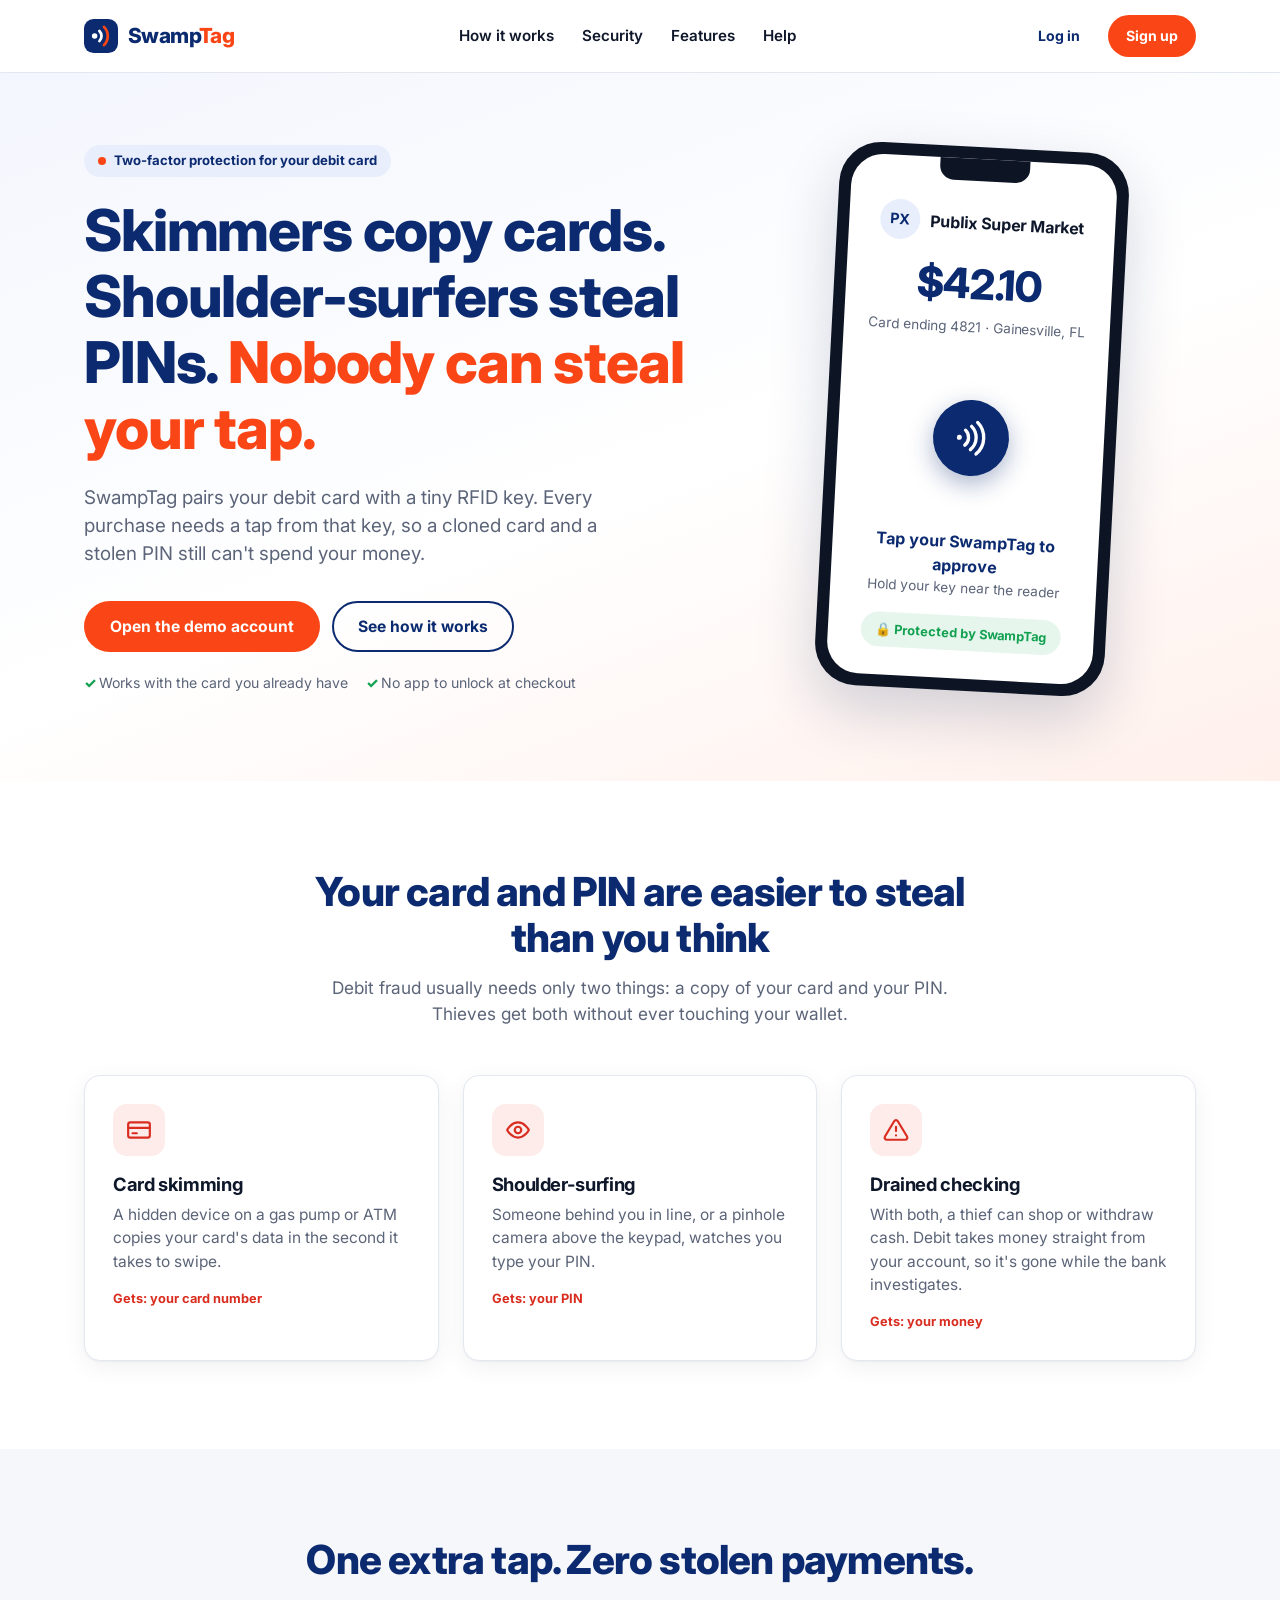
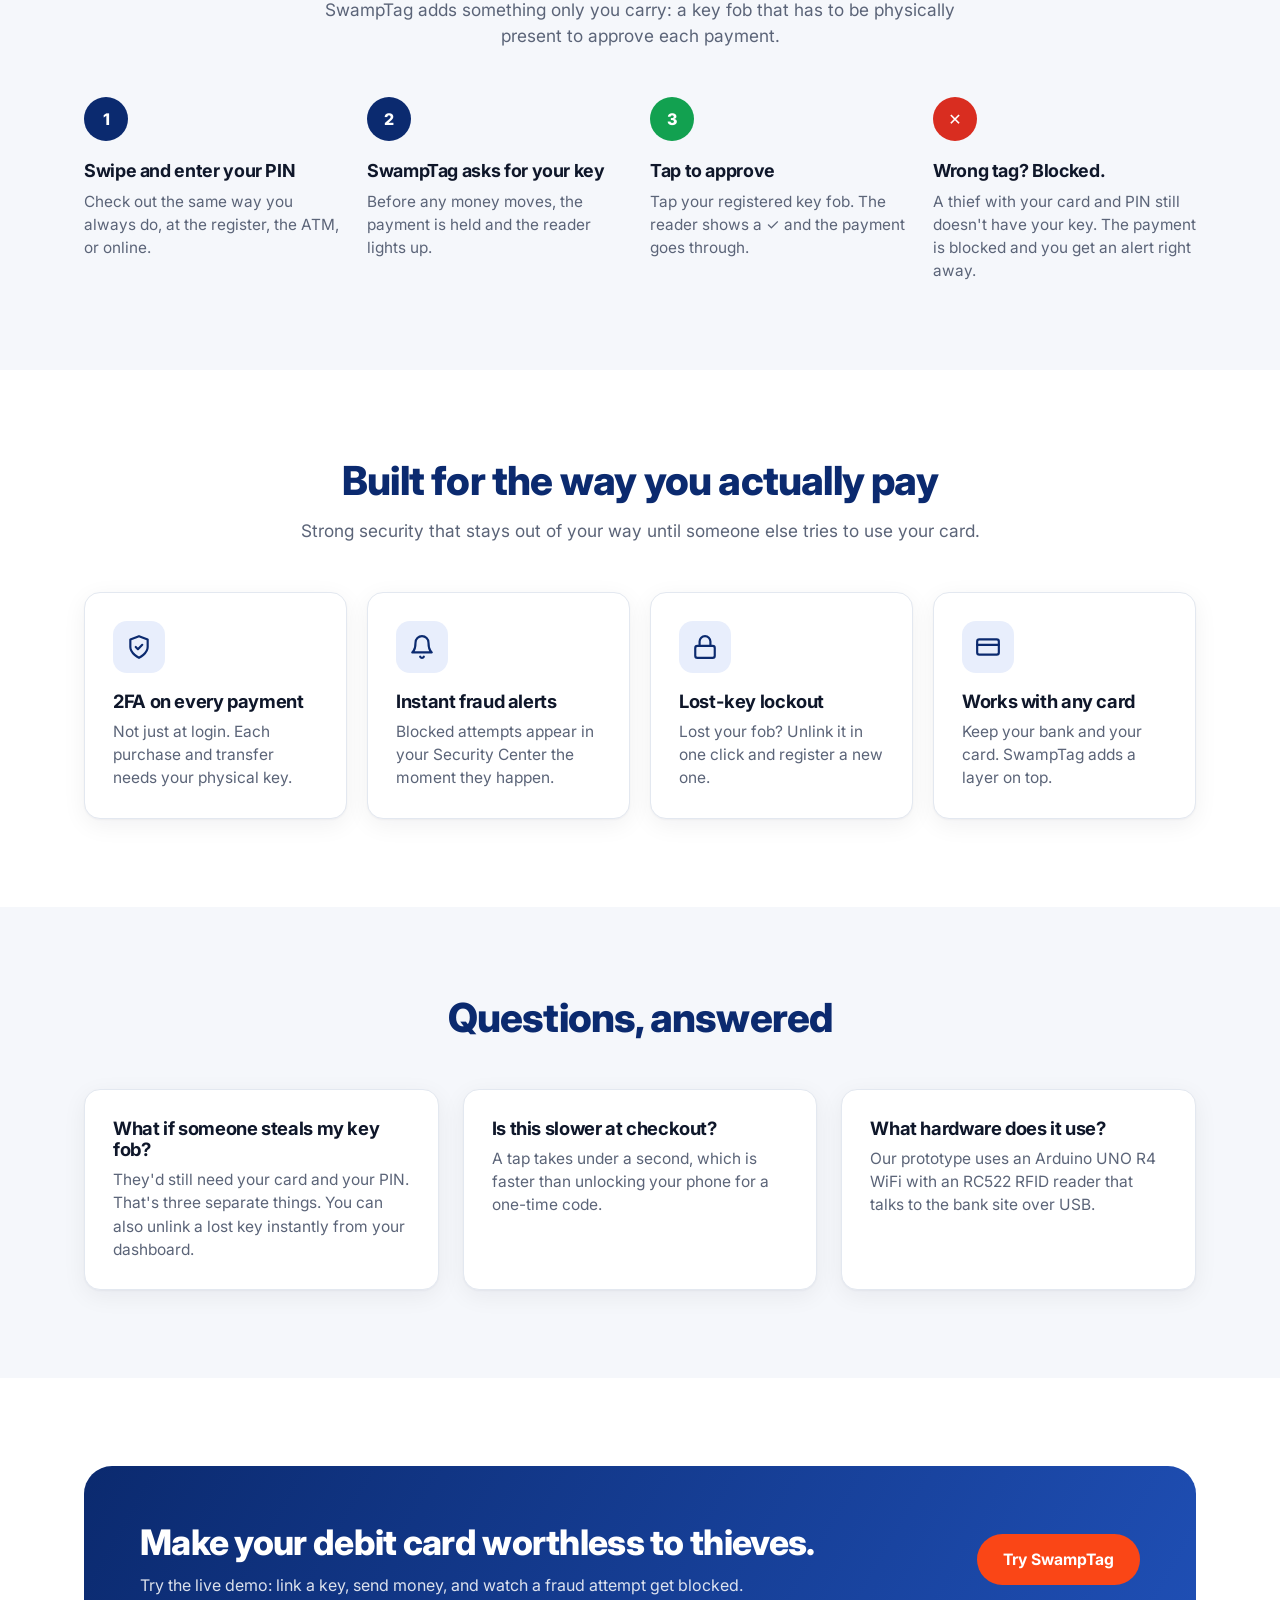
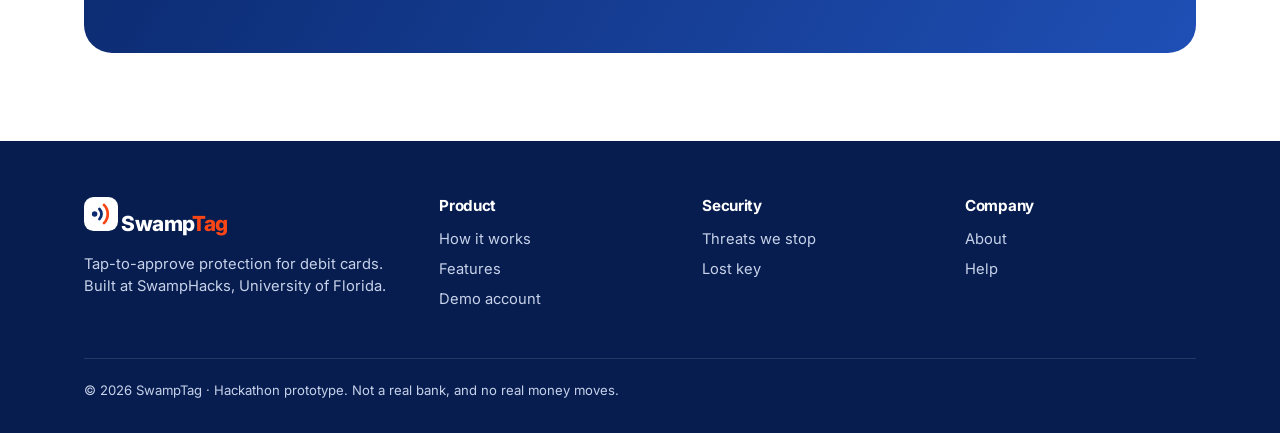
==== website/index.html @ b70ae006 "SwampTag: RFID tap-to-approve 2FA banking demo Arduino UNO R4 WiFi + RC522 sketch with LED matrix fe" ====
<!doctype html>
<html lang="en">
<head>
  <meta charset="utf-8">
  <meta name="viewport" content="width=device-width, initial-scale=1">
  <title>SwampTag – Tap to approve every payment</title>
  <meta name="description" content="SwampTag adds a physical tap-to-approve key to your debit card, so skimmed cards and stolen PINs are useless to thieves.">
  <link rel="preconnect" href="https://fonts.googleapis.com">
  <link rel="preconnect" href="https://fonts.gstatic.com" crossorigin>
  <link href="https://fonts.googleapis.com/css2?family=Inter:wght@400;500;600;700;800&display=swap" rel="stylesheet">
  <link rel="stylesheet" href="css/styles.css">
</head>
<body>

  <header class="site-nav">
    <div class="container">
      <a class="logo" href="index.html" aria-label="SwampTag home">
        <svg viewBox="0 0 32 32" aria-hidden="true">
          <rect width="32" height="32" rx="9" fill="#0b2a6f"/>
          <circle cx="10" cy="16" r="2.6" fill="#fff"/>
          <path d="M14.5 11.2a6.8 6.8 0 0 1 0 9.6" stroke="#fff" stroke-width="2.6" fill="none" stroke-linecap="round"/>
          <path d="M18.8 7.4a12.2 12.2 0 0 1 0 17.2" stroke="#fa4616" stroke-width="2.6" fill="none" stroke-linecap="round"/>
        </svg>
        <span>Swamp<em>Tag</em></span>
      </a>
      <nav aria-label="Main">
        <a href="#how">How it works</a>
        <a href="#security">Security</a>
        <a href="#features">Features</a>
        <a href="#faq">Help</a>
      </nav>
      <div class="nav-actions">
        <a class="btn btn-ghost btn-sm" href="login.html">Log in</a>
        <a class="btn btn-primary btn-sm" href="login.html">Sign up</a>
      </div>
    </div>
  </header>

  <main>
    <!-- Hero -->
    <section class="hero">
      <div class="container">
        <div>
          <div class="eyebrow"><span class="dot"></span> Two-factor protection for your debit card</div>
          <h1>Skimmers copy cards. Shoulder-surfers steal PINs. <span class="accent">Nobody can steal your tap.</span></h1>
          <p class="lead">SwampTag pairs your debit card with a tiny RFID key. Every purchase needs a tap from that key, so a cloned card and a stolen PIN still can't spend your money.</p>
          <div class="hero-ctas">
            <a class="btn btn-primary" href="login.html">Open the demo account</a>
            <a class="btn btn-outline" href="#how">See how it works</a>
          </div>
          <div class="hero-note">
            <span>Works with the card you already have</span>
            <span>No app to unlock at checkout</span>
          </div>
        </div>

        <div class="phone" aria-hidden="true">
          <div class="phone-screen">
            <div class="phone-notch"></div>
            <div class="phone-merchant">
              <div class="avatar">PX</div> Publix Super Market
            </div>
            <div class="phone-amount">$42.10</div>
            <div class="phone-sub">Card ending 4821 · Gainesville, FL</div>
            <div class="tap-ripple">
              <div class="core">
                <svg viewBox="0 0 24 24" fill="none" stroke="#fff" stroke-width="2" stroke-linecap="round">
                  <path d="M8.5 7.5a6 6 0 0 1 0 9"/><path d="M12 5a9.5 9.5 0 0 1 0 14"/><path d="M15.5 2.5a13 13 0 0 1 0 19"/>
                  <circle cx="5" cy="12" r="1.5" fill="#fff" stroke="none"/>
                </svg>
              </div>
            </div>
            <div class="phone-cta">Tap your SwampTag to approve</div>
            <div class="phone-sub">Hold your key near the reader</div>
            <div class="phone-badge">🔒 Protected by SwampTag</div>
          </div>
        </div>
      </div>
    </section>

    <!-- Problem -->
    <section class="section" id="security">
      <div class="container">
        <div class="section-head">
          <h2>Your card and PIN are easier to steal than you think</h2>
          <p>Debit fraud usually needs only two things: a copy of your card and your PIN. Thieves get both without ever touching your wallet.</p>
        </div>
        <div class="grid-3">
          <article class="card threat-card">
            <div class="icon">
              <svg viewBox="0 0 24 24" fill="none" stroke="currentColor" stroke-width="2" stroke-linecap="round" stroke-linejoin="round"><rect x="2" y="5" width="20" height="14" rx="2"/><path d="M2 10h20"/><path d="M6 15h4"/></svg>
            </div>
            <h3>Card skimming</h3>
            <p>A hidden device on a gas pump or ATM copies your card's data in the second it takes to swipe.</p>
            <span class="tag">Gets: your card number</span>
          </article>
          <article class="card threat-card">
            <div class="icon">
              <svg viewBox="0 0 24 24" fill="none" stroke="currentColor" stroke-width="2" stroke-linecap="round" stroke-linejoin="round"><path d="M2 12s3.6-7 10-7 10 7 10 7-3.6 7-10 7S2 12 2 12z"/><circle cx="12" cy="12" r="3"/></svg>
            </div>
            <h3>Shoulder-surfing</h3>
            <p>Someone behind you in line, or a pinhole camera above the keypad, watches you type your PIN.</p>
            <span class="tag">Gets: your PIN</span>
          </article>
          <article class="card threat-card">
            <div class="icon">
              <svg viewBox="0 0 24 24" fill="none" stroke="currentColor" stroke-width="2" stroke-linecap="round" stroke-linejoin="round"><path d="M12 9v4"/><path d="M12 17h.01"/><path d="M10.3 3.9 1.8 18a2 2 0 0 0 1.7 3h17a2 2 0 0 0 1.7-3L13.7 3.9a2 2 0 0 0-3.4 0z"/></svg>
            </div>
            <h3>Drained checking</h3>
            <p>With both, a thief can shop or withdraw cash. Debit takes money straight from your account, so it's gone while the bank investigates.</p>
            <span class="tag">Gets: your money</span>
          </article>
        </div>
      </div>
    </section>

    <!-- How it works -->
    <section class="section section-alt" id="how">
      <div class="container">
        <div class="section-head">
          <h2>One extra tap. Zero stolen payments.</h2>
          <p>SwampTag adds something only you carry: a key fob that has to be physically present to approve each payment.</p>
        </div>
        <div class="grid-4 steps">
          <div class="step">
            <h3>Swipe and enter your PIN</h3>
            <p>Check out the same way you always do, at the register, the ATM, or online.</p>
          </div>
          <div class="step">
            <h3>SwampTag asks for your key</h3>
            <p>Before any money moves, the payment is held and the reader lights up.</p>
          </div>
          <div class="step step-good">
            <h3>Tap to approve</h3>
            <p>Tap your registered key fob. The reader shows a ✓ and the payment goes through.</p>
          </div>
          <div class="step step-bad">
            <h3>Wrong tag? Blocked.</h3>
            <p>A thief with your card and PIN still doesn't have your key. The payment is blocked and you get an alert right away.</p>
          </div>
        </div>
      </div>
    </section>

    <!-- Features -->
    <section class="section" id="features">
      <div class="container">
        <div class="section-head">
          <h2>Built for the way you actually pay</h2>
          <p>Strong security that stays out of your way until someone else tries to use your card.</p>
        </div>
        <div class="grid-4">
          <article class="card feature-card">
            <div class="icon"><svg viewBox="0 0 24 24" fill="none" stroke="currentColor" stroke-width="2" stroke-linecap="round" stroke-linejoin="round"><path d="M12 22s8-4 8-10V5l-8-3-8 3v7c0 6 8 10 8 10z"/><path d="m9 12 2 2 4-4"/></svg></div>
            <h3>2FA on every payment</h3>
            <p>Not just at login. Each purchase and transfer needs your physical key.</p>
          </article>
          <article class="card feature-card">
            <div class="icon"><svg viewBox="0 0 24 24" fill="none" stroke="currentColor" stroke-width="2" stroke-linecap="round" stroke-linejoin="round"><path d="M6 8a6 6 0 0 1 12 0c0 7 3 9 3 9H3s3-2 3-9"/><path d="M10.3 21a1.94 1.94 0 0 0 3.4 0"/></svg></div>
            <h3>Instant fraud alerts</h3>
            <p>Blocked attempts appear in your Security Center the moment they happen.</p>
          </article>
          <article class="card feature-card">
            <div class="icon"><svg viewBox="0 0 24 24" fill="none" stroke="currentColor" stroke-width="2" stroke-linecap="round" stroke-linejoin="round"><rect x="3" y="11" width="18" height="11" rx="2"/><path d="M7 11V7a5 5 0 0 1 10 0v4"/></svg></div>
            <h3>Lost-key lockout</h3>
            <p>Lost your fob? Unlink it in one click and register a new one.</p>
          </article>
          <article class="card feature-card">
            <div class="icon"><svg viewBox="0 0 24 24" fill="none" stroke="currentColor" stroke-width="2" stroke-linecap="round" stroke-linejoin="round"><rect x="2" y="5" width="20" height="14" rx="2"/><path d="M2 10h20"/></svg></div>
            <h3>Works with any card</h3>
            <p>Keep your bank and your card. SwampTag adds a layer on top.</p>
          </article>
        </div>
      </div>
    </section>

    <!-- FAQ -->
    <section class="section section-alt" id="faq">
      <div class="container">
        <div class="section-head">
          <h2>Questions, answered</h2>
        </div>
        <div class="grid-3">
          <article class="card feature-card">
            <h3>What if someone steals my key fob?</h3>
            <p>They'd still need your card and your PIN. That's three separate things. You can also unlink a lost key instantly from your dashboard.</p>
          </article>
          <article class="card feature-card">
            <h3>Is this slower at checkout?</h3>
            <p>A tap takes under a second, which is faster than unlocking your phone for a one-time code.</p>
          </article>
          <article class="card feature-card">
            <h3>What hardware does it use?</h3>
            <p>Our prototype uses an Arduino UNO R4 WiFi with an RC522 RFID reader that talks to the bank site over USB.</p>
          </article>
        </div>
      </div>
    </section>

    <!-- CTA -->
    <section class="section">
      <div class="container">
        <div class="cta-banner">
          <div>
            <h2>Make your debit card worthless to thieves.</h2>
            <p>Try the live demo: link a key, send money, and watch a fraud attempt get blocked.</p>
          </div>
          <a class="btn btn-primary" href="login.html">Try SwampTag</a>
        </div>
      </div>
    </section>
  </main>

  <footer class="site-footer">
    <div class="container">
      <div>
        <a class="logo" href="index.html">
          <svg viewBox="0 0 32 32" aria-hidden="true">
            <rect width="32" height="32" rx="9" fill="#ffffff"/>
            <circle cx="10" cy="16" r="2.6" fill="#0b2a6f"/>
            <path d="M14.5 11.2a6.8 6.8 0 0 1 0 9.6" stroke="#0b2a6f" stroke-width="2.6" fill="none" stroke-linecap="round"/>
            <path d="M18.8 7.4a12.2 12.2 0 0 1 0 17.2" stroke="#fa4616" stroke-width="2.6" fill="none" stroke-linecap="round"/>
          </svg>
          <span>Swamp<em>Tag</em></span>
        </a>
        <p>Tap-to-approve protection for debit cards. Built at SwampHacks, University of Florida.</p>
      </div>
      <div>
        <h4>Product</h4>
        <a href="#how">How it works</a>
        <a href="#features">Features</a>
        <a href="login.html">Demo account</a>
      </div>
      <div>
        <h4>Security</h4>
        <a href="#security">Threats we stop</a>
        <a href="#faq">Lost key</a>
      </div>
      <div>
        <h4>Company</h4>
        <a href="#">About</a>
        <a href="#faq">Help</a>
      </div>
      <div class="footer-bottom">© 2026 SwampTag · Hackathon prototype. Not a real bank, and no real money moves.</div>
    </div>
  </footer>

</body>
</html>
---- website/css/styles.css ----
/* SwampTag shared design system */

:root {
  --navy: #0b2a6f;
  --navy-dark: #071d4f;
  --blue: #1f4fb5;
  --blue-soft: #e8eefc;
  --orange: #fa4616;
  --orange-dark: #d9380c;
  --orange-soft: #fff0eb;
  --green: #12a150;
  --green-soft: #e6f6ed;
  --red: #d92d20;
  --red-soft: #fdecea;
  --amber: #b54708;
  --amber-soft: #fef4e6;

  --bg: #ffffff;
  --surface: #ffffff;
  --surface-2: #f5f7fb;
  --border: #e3e8f0;
  --text: #0f172a;
  --muted: #5b6478;

  --radius: 16px;
  --radius-sm: 10px;
  --shadow: 0 1px 2px rgba(15, 23, 42, 0.04), 0 6px 24px rgba(15, 23, 42, 0.06);
  --shadow-lg: 0 24px 60px rgba(7, 29, 79, 0.18);
  --font: "Inter", system-ui, -apple-system, "Segoe UI", Roboto, sans-serif;
}

* { box-sizing: border-box; }

html, body { margin: 0; }

body {
  font-family: var(--font);
  color: var(--text);
  background: var(--bg);
  line-height: 1.5;
  -webkit-font-smoothing: antialiased;
}

a { color: var(--blue); text-decoration: none; }
a:hover { text-decoration: underline; }

h1, h2, h3, h4 { margin: 0; line-height: 1.15; letter-spacing: -0.02em; }
p { margin: 0; }

.container {
  width: 100%;
  max-width: 1160px;
  margin: 0 auto;
  padding: 0 24px;
}

.muted { color: var(--muted); }
.mono { font-family: ui-monospace, "Cascadia Mono", Consolas, monospace; letter-spacing: 0.04em; }
.hidden { display: none !important; }

/* ---------- Logo ---------- */

.logo {
  display: inline-flex;
  align-items: center;
  gap: 10px;
  font-weight: 800;
  font-size: 1.3rem;
  color: var(--navy);
  letter-spacing: -0.03em;
}
.logo:hover { text-decoration: none; }
.logo svg { width: 34px; height: 34px; flex: none; }
.logo span em { font-style: normal; color: var(--orange); }

/* ---------- Buttons ---------- */

.btn {
  display: inline-flex;
  align-items: center;
  justify-content: center;
  gap: 8px;
  padding: 12px 24px;
  border-radius: 999px;
  border: 2px solid transparent;
  font: inherit;
  font-weight: 700;
  font-size: 0.98rem;
  cursor: pointer;
  transition: background 0.15s, border-color 0.15s, color 0.15s, transform 0.1s;
  white-space: nowrap;
}
.btn:hover { text-decoration: none; }
.btn:active { transform: scale(0.98); }
.btn:disabled { opacity: 0.5; cursor: not-allowed; }

.btn-primary { background: var(--orange); color: #fff; }
.btn-primary:hover { background: var(--orange-dark); }

.btn-navy { background: var(--navy); color: #fff; }
.btn-navy:hover { background: var(--navy-dark); }

.btn-outline { background: transparent; color: var(--navy); border-color: var(--navy); }
.btn-outline:hover { background: var(--blue-soft); }

.btn-ghost { background: transparent; color: var(--navy); }
.btn-ghost:hover { background: var(--surface-2); }

.btn-white { background: #fff; color: var(--navy); }
.btn-white:hover { background: var(--blue-soft); }

.btn-sm { padding: 8px 16px; font-size: 0.88rem; }
.btn-block { width: 100%; }

/* ---------- Site nav (home + login) ---------- */

.site-nav {
  position: sticky;
  top: 0;
  z-index: 20;
  background: rgba(255, 255, 255, 0.92);
  backdrop-filter: blur(10px);
  border-bottom: 1px solid var(--border);
}
.site-nav .container {
  display: flex;
  align-items: center;
  justify-content: space-between;
  height: 72px;
  gap: 24px;
}
.site-nav nav { display: flex; gap: 28px; }
.site-nav nav a { color: var(--text); font-weight: 600; font-size: 0.95rem; }
.site-nav nav a:hover { color: var(--blue); text-decoration: none; }
.nav-actions { display: flex; gap: 10px; align-items: center; }

/* ---------- Hero ---------- */

.hero {
  background: linear-gradient(160deg, #f3f6fd 0%, #ffffff 55%, var(--orange-soft) 100%);
  padding: 72px 0 88px;
  overflow: hidden;
}
.hero .container {
  display: grid;
  grid-template-columns: 1.15fr 0.85fr;
  gap: 56px;
  align-items: center;
}
.eyebrow {
  display: inline-flex;
  align-items: center;
  gap: 8px;
  padding: 6px 14px;
  border-radius: 999px;
  background: var(--blue-soft);
  color: var(--navy);
  font-weight: 700;
  font-size: 0.82rem;
  margin-bottom: 20px;
}
.eyebrow .dot { width: 8px; height: 8px; border-radius: 50%; background: var(--orange); }
.hero h1 { font-size: clamp(2.2rem, 4.6vw, 3.6rem); font-weight: 800; color: var(--navy); }
.hero h1 .accent { color: var(--orange); }
.hero .lead { font-size: 1.18rem; color: var(--muted); margin: 22px 0 32px; max-width: 540px; }
.hero-ctas { display: flex; gap: 12px; flex-wrap: wrap; }
.hero-note { margin-top: 20px; font-size: 0.88rem; color: var(--muted); display: flex; gap: 18px; flex-wrap: wrap; }
.hero-note span::before { content: "✓ "; color: var(--green); font-weight: 800; }

/* ---------- Phone mockup ---------- */

.phone {
  width: 290px;
  margin: 0 auto;
  border-radius: 42px;
  background: #0d1424;
  padding: 12px;
  box-shadow: var(--shadow-lg);
  transform: rotate(3deg);
}
.phone-screen {
  background: #fff;
  border-radius: 32px;
  padding: 26px 22px 28px;
  min-height: 520px;
  display: flex;
  flex-direction: column;
  align-items: center;
  text-align: center;
}
.phone-notch { width: 90px; height: 22px; background: #0d1424; border-radius: 0 0 14px 14px; margin: -26px auto 22px; }
.phone-merchant { display: flex; align-items: center; gap: 10px; font-weight: 700; margin-bottom: 4px; }
.phone-amount { font-size: 2.6rem; font-weight: 800; color: var(--navy); letter-spacing: -0.03em; margin: 6px 0 2px; }
.phone-sub { font-size: 0.85rem; color: var(--muted); }
.phone .tap-ripple { margin: 34px 0 26px; }
.phone-cta { font-weight: 700; color: var(--navy); }
.phone-badge {
  margin-top: auto;
  display: inline-flex;
  gap: 6px;
  align-items: center;
  padding: 8px 14px;
  border-radius: 999px;
  background: var(--green-soft);
  color: var(--green);
  font-weight: 700;
  font-size: 0.8rem;
}

/* ---------- Tap ripple (used on home + approval modal) ---------- */

.tap-ripple {
  position: relative;
  width: 132px;
  height: 132px;
  display: grid;
  place-items: center;
}
.tap-ripple::before, .tap-ripple::after {
  content: "";
  position: absolute;
  inset: 0;
  border-radius: 50%;
  border: 3px solid var(--orange);
  animation: ripple 2s ease-out infinite;
  opacity: 0;
}
.tap-ripple::after { animation-delay: 1s; }
.tap-ripple .core {
  position: relative;
  width: 76px;
  height: 76px;
  border-radius: 50%;
  background: var(--navy);
  display: grid;
  place-items: center;
  box-shadow: 0 8px 24px rgba(11, 42, 111, 0.35);
}
.tap-ripple .core svg { width: 40px; height: 40px; }
@keyframes ripple {
  0% { transform: scale(0.55); opacity: 0.9; }
  100% { transform: scale(1.25); opacity: 0; }
}
@media (prefers-reduced-motion: reduce) {
  .tap-ripple::before, .tap-ripple::after { animation: none; opacity: 0.4; transform: scale(1); }
}

/* ---------- Sections (home) ---------- */

.section { padding: 88px 0; }
.section-alt { background: var(--surface-2); }
.section-head { max-width: 680px; margin: 0 auto 48px; text-align: center; }
.section-head h2 { font-size: clamp(1.8rem, 3.2vw, 2.5rem); color: var(--navy); font-weight: 800; }
.section-head p { margin-top: 14px; color: var(--muted); font-size: 1.08rem; }

.grid-3 { display: grid; grid-template-columns: repeat(3, 1fr); gap: 24px; }
.grid-4 { display: grid; grid-template-columns: repeat(4, 1fr); gap: 20px; }

.card {
  background: var(--surface);
  border: 1px solid var(--border);
  border-radius: var(--radius);
  box-shadow: var(--shadow);
  padding: 28px;
}

.threat-card .icon,
.feature-card .icon {
  width: 52px;
  height: 52px;
  border-radius: 14px;
  display: grid;
  place-items: center;
  margin-bottom: 18px;
}
.threat-card .icon { background: var(--red-soft); color: var(--red); }
.feature-card .icon { background: var(--blue-soft); color: var(--navy); }
.threat-card .icon svg, .feature-card .icon svg { width: 26px; height: 26px; }
.threat-card h3, .feature-card h3 { font-size: 1.15rem; margin-bottom: 8px; }
.threat-card p, .feature-card p { color: var(--muted); font-size: 0.97rem; }
.threat-card .tag {
  display: inline-block;
  margin-top: 16px;
  font-size: 0.8rem;
  font-weight: 700;
  color: var(--red);
}

.steps { counter-reset: step; }
.step { position: relative; padding-top: 64px; }
.step::before {
  counter-increment: step;
  content: counter(step);
  position: absolute;
  top: 0;
  left: 0;
  width: 44px;
  height: 44px;
  border-radius: 50%;
  background: var(--navy);
  color: #fff;
  font-weight: 800;
  display: grid;
  place-items: center;
}
.step.step-good::before { background: var(--green); }
.step.step-bad::before { background: var(--red); content: "✕"; }
.step h3 { font-size: 1.12rem; margin-bottom: 8px; }
.step p { color: var(--muted); font-size: 0.96rem; }

.cta-banner {
  background: linear-gradient(120deg, var(--navy) 0%, var(--blue) 100%);
  color: #fff;
  border-radius: 28px;
  padding: 56px;
  display: flex;
  align-items: center;
  justify-content: space-between;
  gap: 32px;
  flex-wrap: wrap;
}
.cta-banner h2 { font-size: clamp(1.6rem, 3vw, 2.2rem); font-weight: 800; }
.cta-banner p { margin-top: 10px; opacity: 0.85; }

.site-footer { background: var(--navy-dark); color: #c7d2ea; padding: 56px 0 32px; font-size: 0.92rem; }
.site-footer .container { display: grid; grid-template-columns: 1.4fr repeat(3, 1fr); gap: 32px; }
.site-footer h4 { color: #fff; font-size: 0.95rem; margin-bottom: 14px; }
.site-footer a { color: #c7d2ea; display: block; margin-bottom: 8px; }
.site-footer .logo { color: #fff; margin-bottom: 14px; }
.footer-bottom { grid-column: 1 / -1; border-top: 1px solid rgba(255, 255, 255, 0.12); padding-top: 22px; margin-top: 8px; font-size: 0.82rem; }

/* ---------- Login ---------- */

.auth-page { min-height: 100vh; background: var(--surface-2); display: flex; flex-direction: column; }
.auth-wrap { flex: 1; display: grid; place-items: center; padding: 40px 16px; }
.auth-card { width: 100%; max-width: 440px; padding: 40px; }
.auth-card h1 { font-size: 1.7rem; color: var(--navy); margin-bottom: 6px; }
.auth-card .logo { margin-bottom: 26px; }
.demo-hint {
  margin: 20px 0 6px;
  padding: 12px 14px;
  border-radius: var(--radius-sm);
  background: var(--blue-soft);
  color: var(--navy);
  font-size: 0.86rem;
}

/* ---------- Forms ---------- */

.field { margin-bottom: 16px; }
.field label { display: block; font-weight: 600; font-size: 0.88rem; margin-bottom: 6px; }
.input {
  width: 100%;
  padding: 13px 16px;
  border: 1.5px solid var(--border);
  border-radius: var(--radius-sm);
  font: inherit;
  color: var(--text);
  background: #fff;
  transition: border-color 0.15s, box-shadow 0.15s;
}
.input:focus { outline: none; border-color: var(--blue); box-shadow: 0 0 0 4px var(--blue-soft); }
.amount-input { font-size: 2.2rem; font-weight: 800; text-align: center; color: var(--navy); border: none; padding: 8px; }
.amount-input:focus { box-shadow: none; }

/* ---------- App (dashboard) ---------- */

.app-body { background: var(--surface-2); min-height: 100vh; }

.app-nav { background: var(--navy); color: #fff; }
.app-nav .container { display: flex; align-items: center; height: 68px; gap: 32px; }
.app-nav .logo { color: #fff; }
.app-nav nav { display: flex; gap: 6px; flex: 1; }
.app-nav nav a { color: #c7d2ea; font-weight: 600; font-size: 0.93rem; padding: 8px 14px; border-radius: 999px; }
.app-nav nav a.active, .app-nav nav a:hover { color: #fff; background: rgba(255, 255, 255, 0.1); text-decoration: none; }
.app-user { display: flex; align-items: center; gap: 12px; margin-left: auto; }
.avatar {
  width: 40px;
  height: 40px;
  border-radius: 50%;
  display: grid;
  place-items: center;
  font-weight: 700;
  font-size: 0.9rem;
  flex: none;
  background: var(--blue-soft);
  color: var(--navy);
}
.app-nav .avatar { background: var(--orange); color: #fff; }
.app-nav .btn-ghost { color: #c7d2ea; }
.app-nav .btn-ghost:hover { background: rgba(255, 255, 255, 0.1); color: #fff; }

.app-main { padding: 32px 0 64px; }
.greeting { margin-bottom: 24px; }
.greeting h1 { font-size: 1.7rem; color: var(--navy); }

.app-grid { display: grid; grid-template-columns: minmax(0, 1.6fr) minmax(0, 1fr); gap: 24px; align-items: start; }
.stack { display: grid; gap: 24px; }

.card-title { display: flex; align-items: center; justify-content: space-between; margin-bottom: 18px; gap: 12px; }
.card-title h2 { font-size: 1.1rem; }

.balance-card { background: linear-gradient(135deg, var(--navy) 0%, var(--blue) 100%); color: #fff; border: none; }
.balance-card .label { opacity: 0.8; font-size: 0.92rem; font-weight: 600; }
.balance-amount { font-size: clamp(2.2rem, 5vw, 3rem); font-weight: 800; letter-spacing: -0.03em; margin: 6px 0 4px; }
.balance-sub { opacity: 0.75; font-size: 0.88rem; }
.quick-actions { display: grid; grid-template-columns: repeat(4, 1fr); gap: 12px; margin-top: 28px; }
.quick-action {
  display: flex;
  flex-direction: column;
  align-items: center;
  gap: 8px;
  padding: 16px 8px;
  border-radius: 14px;
  background: rgba(255, 255, 255, 0.1);
  border: 1px solid rgba(255, 255, 255, 0.15);
  color: #fff;
  font: inherit;
  font-weight: 600;
  font-size: 0.86rem;
  cursor: pointer;
  transition: background 0.15s;
}
.quick-action:hover { background: rgba(255, 255, 255, 0.2); }
.quick-action .qa-icon { width: 42px; height: 42px; border-radius: 50%; background: #fff; color: var(--navy); display: grid; place-items: center; }
.quick-action.danger .qa-icon { background: var(--orange); color: #fff; }
.quick-action svg { width: 20px; height: 20px; }

.tx-list { list-style: none; margin: 0; padding: 0; }
.tx {
  display: flex;
  align-items: center;
  gap: 14px;
  padding: 14px 0;
  border-bottom: 1px solid var(--border);
}
.tx:last-child { border-bottom: none; }
.tx-main { flex: 1; min-width: 0; }
.tx-name { font-weight: 600; white-space: nowrap; overflow: hidden; text-overflow: ellipsis; }
.tx-sub { font-size: 0.84rem; color: var(--muted); }
.tx-right { text-align: right; flex: none; }
.tx-amount { font-weight: 700; }
.tx-amount.in { color: var(--green); }
.tx-amount.blocked { color: var(--muted); text-decoration: line-through; }
.tx.new { animation: flash 1.6s ease-out; }
@keyframes flash { from { background: var(--orange-soft); } to { background: transparent; } }

.chip {
  display: inline-flex;
  align-items: center;
  gap: 4px;
  padding: 2px 10px;
  border-radius: 999px;
  font-size: 0.74rem;
  font-weight: 700;
  margin-top: 4px;
}
.chip-green { background: var(--green-soft); color: var(--green); }
.chip-red { background: var(--red-soft); color: var(--red); }
.chip-blue { background: var(--blue-soft); color: var(--navy); }
.chip-amber { background: var(--amber-soft); color: var(--amber); }

/* Debit card visual */
.debit-card {
  position: relative;
  border-radius: 18px;
  padding: 22px;
  color: #fff;
  background:
    radial-gradient(circle at 85% 15%, rgba(250, 70, 22, 0.55), transparent 45%),
    linear-gradient(135deg, #10204a 0%, var(--navy) 60%, var(--blue) 100%);
  aspect-ratio: 1.586;
  display: flex;
  flex-direction: column;
  justify-content: space-between;
  box-shadow: 0 14px 32px rgba(11, 42, 111, 0.28);
}
.debit-card .row { display: flex; justify-content: space-between; align-items: center; }
.debit-card .brand { font-weight: 800; letter-spacing: -0.02em; }
.debit-card .chip-gfx { width: 40px; height: 30px; border-radius: 6px; background: linear-gradient(135deg, #f6d38a, #c9a24a); }
.debit-card .number { font-size: 1.15rem; letter-spacing: 0.14em; font-weight: 600; }
.debit-card .holder { font-size: 0.78rem; opacity: 0.85; text-transform: uppercase; letter-spacing: 0.08em; }
.protect-badge {
  display: inline-flex;
  align-items: center;
  gap: 6px;
  padding: 4px 10px;
  border-radius: 999px;
  font-size: 0.72rem;
  font-weight: 700;
  background: rgba(255, 255, 255, 0.16);
}
.protect-badge.on { background: var(--green); }

/* Key panel */
.status-row { display: flex; align-items: center; justify-content: space-between; gap: 12px; padding: 14px 0; border-bottom: 1px solid var(--border); }
.status-row:last-of-type { border-bottom: none; }
.status-label { font-size: 0.85rem; color: var(--muted); }
.status-value { font-weight: 700; display: flex; align-items: center; gap: 8px; }
.status-dot { width: 10px; height: 10px; border-radius: 50%; background: #c2c8d4; flex: none; }
.status-dot.on { background: var(--green); box-shadow: 0 0 0 4px var(--green-soft); }
.status-dot.warn { background: var(--amber); box-shadow: 0 0 0 4px var(--amber-soft); }
.key-actions { display: flex; gap: 10px; flex-wrap: wrap; margin-top: 16px; }

.toggle { display: flex; align-items: center; justify-content: space-between; gap: 12px; margin-top: 18px; padding-top: 16px; border-top: 1px dashed var(--border); font-size: 0.88rem; }
.switch { position: relative; width: 44px; height: 26px; flex: none; }
.switch input { opacity: 0; width: 0; height: 0; }
.switch .slider { position: absolute; inset: 0; background: #c2c8d4; border-radius: 999px; cursor: pointer; transition: background 0.15s; }
.switch .slider::before { content: ""; position: absolute; width: 20px; height: 20px; left: 3px; top: 3px; background: #fff; border-radius: 50%; transition: transform 0.15s; }
.switch input:checked + .slider { background: var(--orange); }
.switch input:checked + .slider::before { transform: translateX(18px); }
.switch input:focus-visible + .slider { box-shadow: 0 0 0 3px var(--blue-soft); }

/* Security center */
.alert-list { list-style: none; margin: 0; padding: 0; display: grid; gap: 10px; }
.alert {
  display: flex;
  gap: 12px;
  padding: 12px 14px;
  border-radius: 12px;
  background: var(--surface-2);
  font-size: 0.88rem;
}
.alert .a-icon { width: 30px; height: 30px; border-radius: 50%; display: grid; place-items: center; flex: none; font-weight: 800; }
.alert.danger { background: var(--red-soft); }
.alert.danger .a-icon { background: var(--red); color: #fff; }
.alert.good .a-icon { background: var(--green); color: #fff; }
.alert.info .a-icon { background: var(--navy); color: #fff; }
.alert strong { display: block; }
.alert .a-time { font-size: 0.78rem; color: var(--muted); }

/* ---------- Modal ---------- */

.modal-backdrop {
  position: fixed;
  inset: 0;
  z-index: 50;
  background: rgba(7, 18, 46, 0.55);
  backdrop-filter: blur(3px);
  display: grid;
  place-items: center;
  padding: 16px;
  animation: fade 0.15s ease-out;
}
.modal {
  width: 100%;
  max-width: 440px;
  max-height: calc(100vh - 32px);
  overflow-y: auto;
  background: #fff;
  border-radius: 24px;
  box-shadow: var(--shadow-lg);
  padding: 32px;
  animation: pop 0.2s ease-out;
}
.modal-head { display: flex; justify-content: space-between; align-items: center; margin-bottom: 20px; }
.modal-head h2 { font-size: 1.25rem; color: var(--navy); }
.icon-btn { background: none; border: none; font-size: 1.5rem; line-height: 1; cursor: pointer; color: var(--muted); padding: 4px 8px; border-radius: 8px; }
.icon-btn:hover { background: var(--surface-2); }
@keyframes fade { from { opacity: 0; } }
@keyframes pop { from { transform: translateY(12px) scale(0.98); opacity: 0; } }

.contact-picker { display: grid; grid-template-columns: repeat(4, 1fr); gap: 8px; margin-bottom: 20px; }
.contact-option {
  display: flex;
  flex-direction: column;
  align-items: center;
  gap: 6px;
  padding: 12px 4px;
  border: 2px solid var(--border);
  border-radius: 14px;
  background: #fff;
  font: inherit;
  font-size: 0.8rem;
  font-weight: 600;
  cursor: pointer;
}
.contact-option.selected { border-color: var(--orange); background: var(--orange-soft); }

.merchant-list { display: grid; gap: 10px; }
.merchant-option {
  display: flex;
  align-items: center;
  gap: 14px;
  padding: 14px 16px;
  border: 1.5px solid var(--border);
  border-radius: 14px;
  background: #fff;
  font: inherit;
  text-align: left;
  cursor: pointer;
}
.merchant-option:hover { border-color: var(--blue); background: var(--blue-soft); }
.merchant-option .grow { flex: 1; }
.merchant-option strong { display: block; }

/* Approval */
.approval { text-align: center; }
.approval .tap-ripple { margin: 8px auto 18px; }
.approval-amount { font-size: 2.6rem; font-weight: 800; color: var(--navy); letter-spacing: -0.03em; }
.approval-merchant { color: var(--muted); margin-bottom: 4px; }
.approval-prompt { font-weight: 700; font-size: 1.05rem; margin-top: 4px; }
.countdown { height: 6px; border-radius: 999px; background: var(--surface-2); overflow: hidden; margin: 22px 0 8px; }
.countdown > div { height: 100%; background: var(--orange); width: 100%; transition: width 1s linear; }
.result-icon { width: 96px; height: 96px; border-radius: 50%; display: grid; place-items: center; margin: 8px auto 18px; font-size: 3rem; color: #fff; font-weight: 800; animation: pop 0.25s ease-out; }
.result-icon.good { background: var(--green); box-shadow: 0 0 0 12px var(--green-soft); }
.result-icon.bad { background: var(--red); box-shadow: 0 0 0 12px var(--red-soft); }
.result-title { font-size: 1.4rem; font-weight: 800; }
.result-title.good { color: var(--green); }
.result-title.bad { color: var(--red); }
.demo-buttons { display: flex; gap: 8px; justify-content: center; flex-wrap: wrap; margin-top: 18px; padding-top: 16px; border-top: 1px dashed var(--border); }
.demo-label { font-size: 0.75rem; font-weight: 700; color: var(--muted); text-transform: uppercase; letter-spacing: 0.08em; width: 100%; }
.fraud-banner { background: var(--red-soft); color: var(--red); border-radius: 12px; padding: 10px 14px; font-size: 0.86rem; font-weight: 600; margin-bottom: 14px; text-align: left; }

/* ---------- Toast ---------- */

.toast-stack { position: fixed; bottom: 20px; right: 20px; z-index: 60; display: grid; gap: 10px; max-width: calc(100vw - 32px); }
.toast {
  background: var(--navy-dark);
  color: #fff;
  padding: 12px 18px;
  border-radius: 12px;
  box-shadow: var(--shadow-lg);
  font-size: 0.9rem;
  animation: pop 0.2s ease-out;
}

/* ---------- Responsive ---------- */

@media (max-width: 960px) {
  .hero .container, .app-grid { grid-template-columns: 1fr; }
  .grid-4 { grid-template-columns: repeat(2, 1fr); }
  .site-nav nav, .app-nav nav { display: none; }
  .phone { transform: none; }
  .site-footer .container { grid-template-columns: 1fr 1fr; }
}

@media (max-width: 640px) {
  .container { padding: 0 16px; }
  .grid-3, .grid-4 { grid-template-columns: 1fr; }
  .section { padding: 64px 0; }
  .hero { padding: 48px 0 64px; }
  .cta-banner { padding: 36px 24px; }
  .card { padding: 22px; }
  .modal { padding: 24px; }
  .quick-actions { grid-template-columns: repeat(2, 1fr); }
  .nav-actions .btn-ghost { display: none; }
  .site-footer .container { grid-template-columns: 1fr; }
  .app-user .name { display: none; }
}
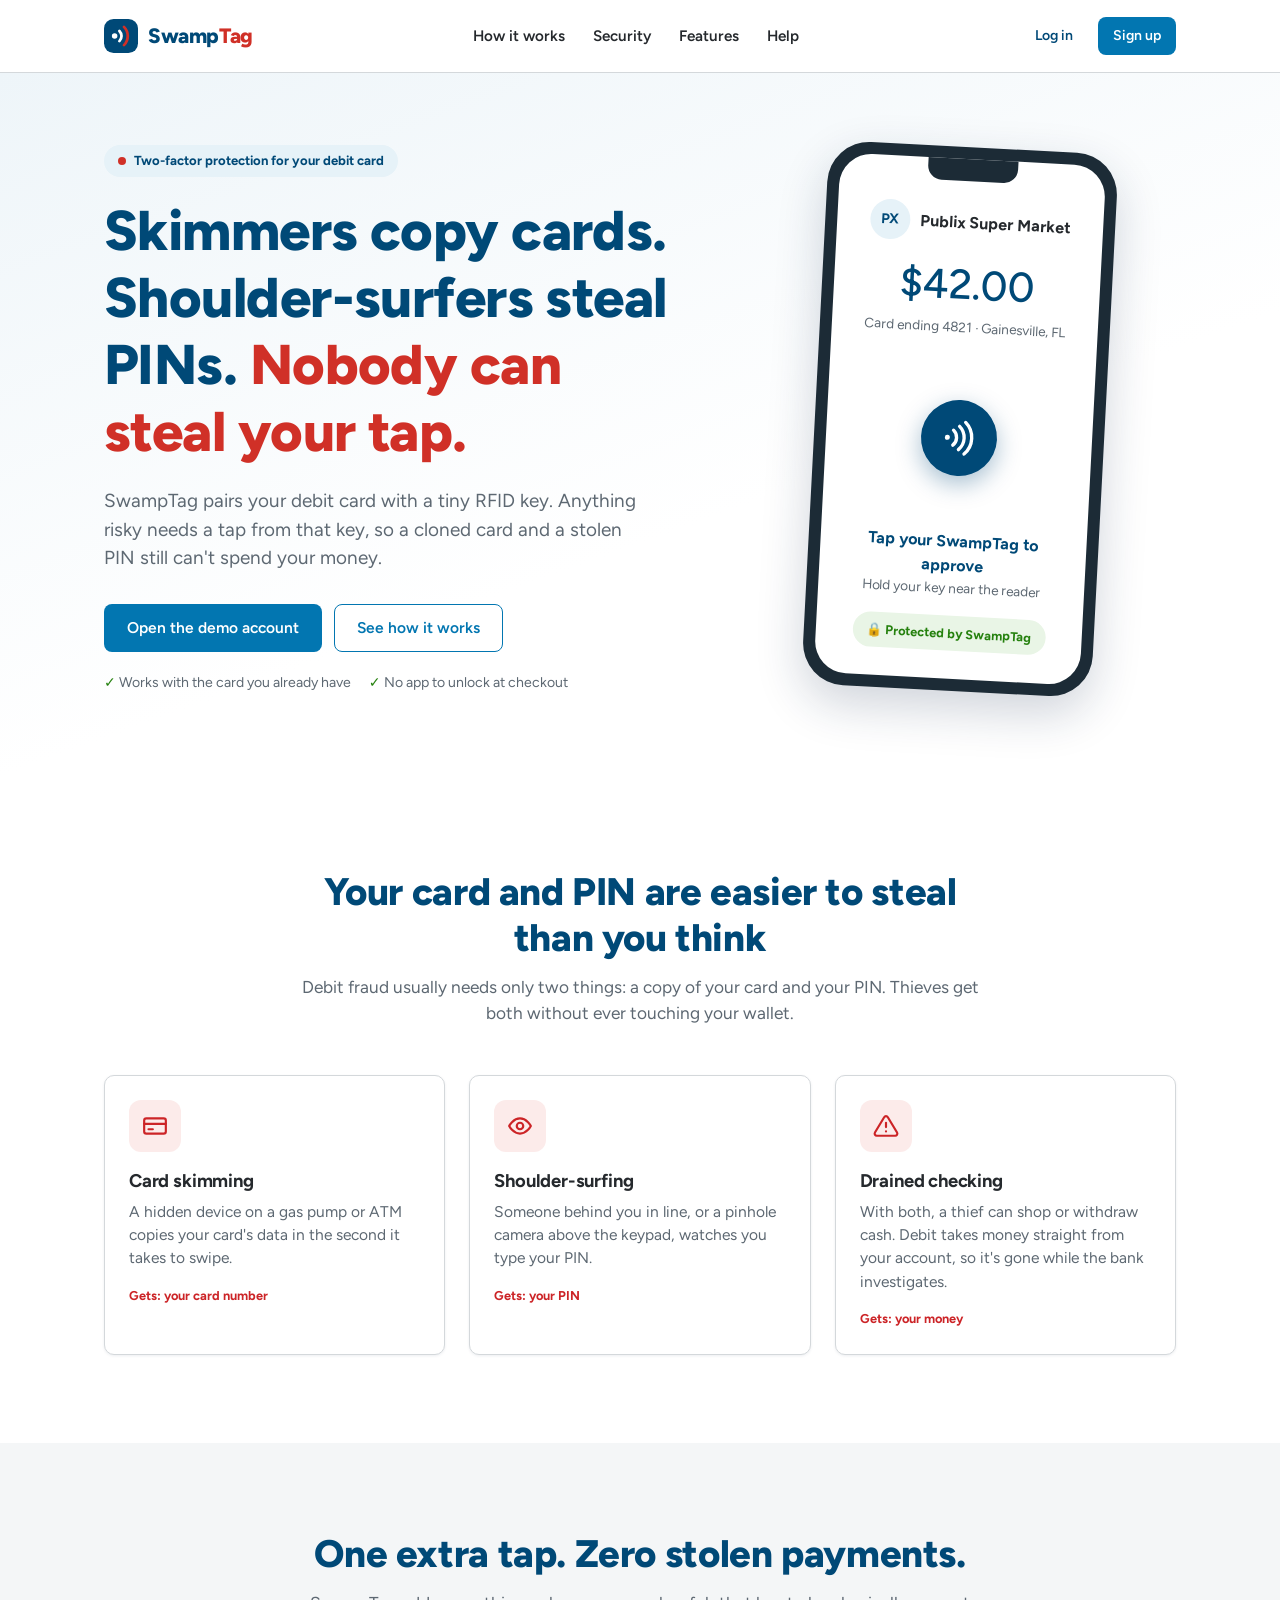
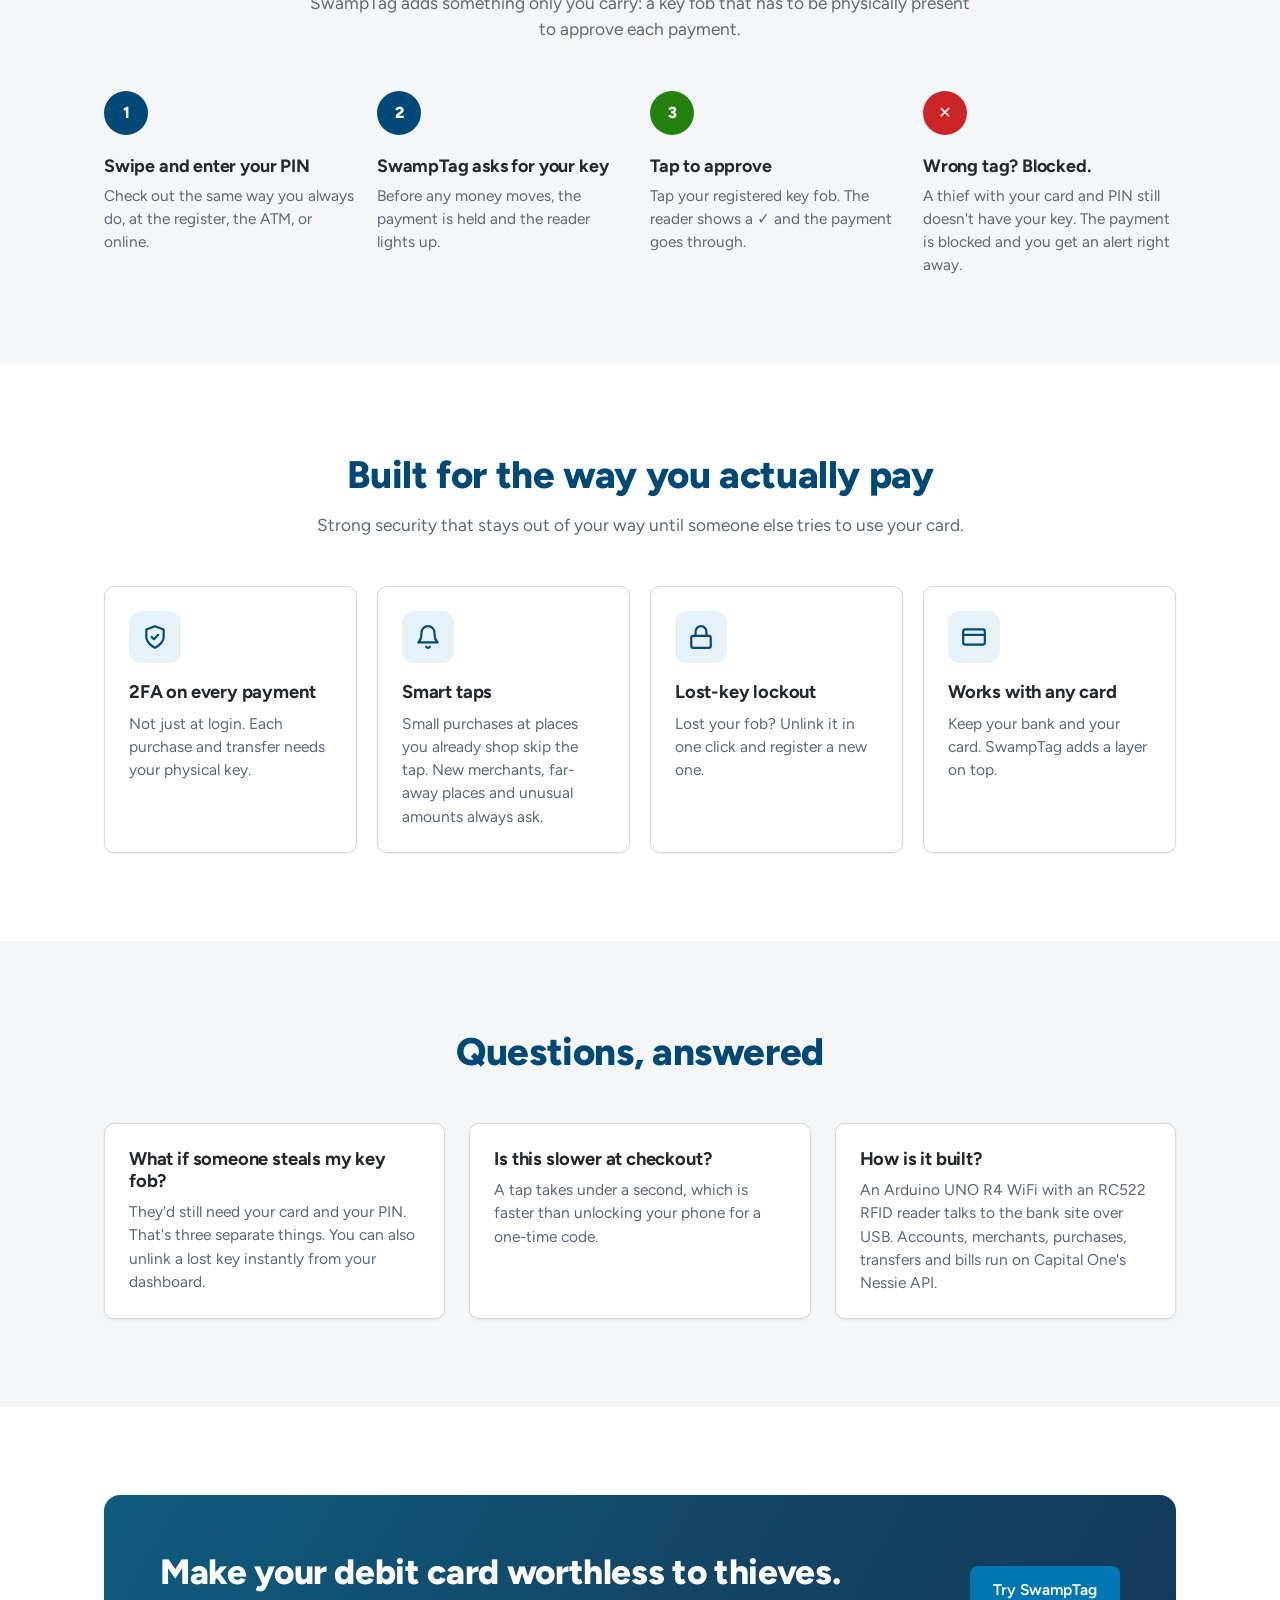
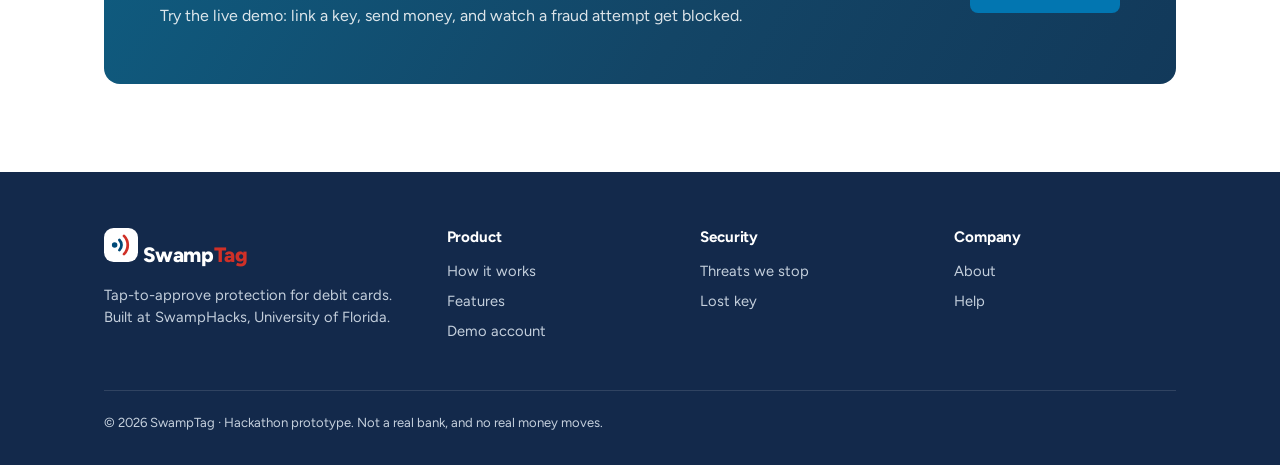
==== commit 9a72ee99: "Add Capital One Nessie integration, smart taps, and banking-app restyle - server.py: stdlib server t" ====
--- a/website/index.html
+++ b/website/index.html
@@ -7,7 +7,7 @@
   <meta name="description" content="SwampTag adds a physical tap-to-approve key to your debit card, so skimmed cards and stolen PINs are useless to thieves.">
   <link rel="preconnect" href="https://fonts.googleapis.com">
   <link rel="preconnect" href="https://fonts.gstatic.com" crossorigin>
-  <link href="https://fonts.googleapis.com/css2?family=Inter:wght@400;500;600;700;800&display=swap" rel="stylesheet">
+  <link href="https://fonts.googleapis.com/css2?family=Figtree:wght@300;400;500;600;700;800&display=swap" rel="stylesheet">
   <link rel="stylesheet" href="css/styles.css">
 </head>
 <body>
@@ -16,10 +16,10 @@
     <div class="container">
       <a class="logo" href="index.html" aria-label="SwampTag home">
         <svg viewBox="0 0 32 32" aria-hidden="true">
-          <rect width="32" height="32" rx="9" fill="#0b2a6f"/>
+          <rect width="32" height="32" rx="9" fill="#004977"/>
           <circle cx="10" cy="16" r="2.6" fill="#fff"/>
           <path d="M14.5 11.2a6.8 6.8 0 0 1 0 9.6" stroke="#fff" stroke-width="2.6" fill="none" stroke-linecap="round"/>
-          <path d="M18.8 7.4a12.2 12.2 0 0 1 0 17.2" stroke="#fa4616" stroke-width="2.6" fill="none" stroke-linecap="round"/>
+          <path d="M18.8 7.4a12.2 12.2 0 0 1 0 17.2" stroke="#d03027" stroke-width="2.6" fill="none" stroke-linecap="round"/>
         </svg>
         <span>Swamp<em>Tag</em></span>
       </a>
@@ -43,7 +43,7 @@
         <div>
           <div class="eyebrow"><span class="dot"></span> Two-factor protection for your debit card</div>
           <h1>Skimmers copy cards. Shoulder-surfers steal PINs. <span class="accent">Nobody can steal your tap.</span></h1>
-          <p class="lead">SwampTag pairs your debit card with a tiny RFID key. Every purchase needs a tap from that key, so a cloned card and a stolen PIN still can't spend your money.</p>
+          <p class="lead">SwampTag pairs your debit card with a tiny RFID key. Anything risky needs a tap from that key, so a cloned card and a stolen PIN still can't spend your money.</p>
           <div class="hero-ctas">
             <a class="btn btn-primary" href="login.html">Open the demo account</a>
             <a class="btn btn-outline" href="#how">See how it works</a>
@@ -60,7 +60,7 @@
             <div class="phone-merchant">
               <div class="avatar">PX</div> Publix Super Market
             </div>
-            <div class="phone-amount">$42.10</div>
+            <div class="phone-amount">$42.00</div>
             <div class="phone-sub">Card ending 4821 · Gainesville, FL</div>
             <div class="tap-ripple">
               <div class="core">
@@ -157,8 +157,8 @@
           </article>
           <article class="card feature-card">
             <div class="icon"><svg viewBox="0 0 24 24" fill="none" stroke="currentColor" stroke-width="2" stroke-linecap="round" stroke-linejoin="round"><path d="M6 8a6 6 0 0 1 12 0c0 7 3 9 3 9H3s3-2 3-9"/><path d="M10.3 21a1.94 1.94 0 0 0 3.4 0"/></svg></div>
-            <h3>Instant fraud alerts</h3>
-            <p>Blocked attempts appear in your Security Center the moment they happen.</p>
+            <h3>Smart taps</h3>
+            <p>Small purchases at places you already shop skip the tap. New merchants, far-away places and unusual amounts always ask.</p>
           </article>
           <article class="card feature-card">
             <div class="icon"><svg viewBox="0 0 24 24" fill="none" stroke="currentColor" stroke-width="2" stroke-linecap="round" stroke-linejoin="round"><rect x="3" y="11" width="18" height="11" rx="2"/><path d="M7 11V7a5 5 0 0 1 10 0v4"/></svg></div>
@@ -190,8 +190,8 @@
             <p>A tap takes under a second, which is faster than unlocking your phone for a one-time code.</p>
           </article>
           <article class="card feature-card">
-            <h3>What hardware does it use?</h3>
-            <p>Our prototype uses an Arduino UNO R4 WiFi with an RC522 RFID reader that talks to the bank site over USB.</p>
+            <h3>How is it built?</h3>
+            <p>An Arduino UNO R4 WiFi with an RC522 RFID reader talks to the bank site over USB. Accounts, merchants, purchases, transfers and bills run on Capital One's Nessie API.</p>
           </article>
         </div>
       </div>
@@ -217,9 +217,9 @@
         <a class="logo" href="index.html">
           <svg viewBox="0 0 32 32" aria-hidden="true">
             <rect width="32" height="32" rx="9" fill="#ffffff"/>
-            <circle cx="10" cy="16" r="2.6" fill="#0b2a6f"/>
-            <path d="M14.5 11.2a6.8 6.8 0 0 1 0 9.6" stroke="#0b2a6f" stroke-width="2.6" fill="none" stroke-linecap="round"/>
-            <path d="M18.8 7.4a12.2 12.2 0 0 1 0 17.2" stroke="#fa4616" stroke-width="2.6" fill="none" stroke-linecap="round"/>
+            <circle cx="10" cy="16" r="2.6" fill="#004977"/>
+            <path d="M14.5 11.2a6.8 6.8 0 0 1 0 9.6" stroke="#004977" stroke-width="2.6" fill="none" stroke-linecap="round"/>
+            <path d="M18.8 7.4a12.2 12.2 0 0 1 0 17.2" stroke="#d03027" stroke-width="2.6" fill="none" stroke-linecap="round"/>
           </svg>
           <span>Swamp<em>Tag</em></span>
         </a>
--- a/website/css/styles.css
+++ b/website/css/styles.css
@@ -1,32 +1,39 @@
-/* SwampTag shared design system */
+/* SwampTag design system: a clean, corporate banking style
+   (gradient account tiles, navy and blue, red reserved for accents and danger).
+   See STYLE_GUIDE.md in the project root for how to use these tokens. */
 
 :root {
-  --navy: #0b2a6f;
-  --navy-dark: #071d4f;
-  --blue: #1f4fb5;
-  --blue-soft: #e8eefc;
-  --orange: #fa4616;
-  --orange-dark: #d9380c;
-  --orange-soft: #fff0eb;
-  --green: #12a150;
-  --green-soft: #e6f6ed;
-  --red: #d92d20;
-  --red-soft: #fdecea;
-  --amber: #b54708;
-  --amber-soft: #fef4e6;
+  --brand: #004977;          /* deep navy blue: headings, logo, dark buttons */
+  --brand-dark: #13294b;     /* darkest navy: tile footers, app header text */
+  --link: #0276b1;           /* action blue: primary buttons, links, active tab */
+  --link-dark: #01608f;
+  --link-soft: #e6f2f8;
+  --accent: #d03027;         /* red: logo swoosh, highlights, fraud */
+  --accent-soft: #fbeceb;
+
+  --green: #25810e;
+  --green-soft: #e9f5e6;
+  --danger: #cc2427;
+  --danger-soft: #fcebea;
+  --amber: #9a5800;
+  --amber-soft: #fdf3e1;
+
+  --tile-checking: linear-gradient(120deg, #0f5c80 0%, #134566 55%, #12395a 100%);
+  --tile-key: linear-gradient(120deg, #5b6269 0%, #7c838a 55%, #a3a9ae 100%);
+  --tile-shield: linear-gradient(120deg, #0d7482 0%, #0d5a6e 60%, #0c4a63 100%);
 
   --bg: #ffffff;
   --surface: #ffffff;
-  --surface-2: #f5f7fb;
-  --border: #e3e8f0;
-  --text: #0f172a;
-  --muted: #5b6478;
-
-  --radius: 16px;
-  --radius-sm: 10px;
-  --shadow: 0 1px 2px rgba(15, 23, 42, 0.04), 0 6px 24px rgba(15, 23, 42, 0.06);
-  --shadow-lg: 0 24px 60px rgba(7, 29, 79, 0.18);
-  --font: "Inter", system-ui, -apple-system, "Segoe UI", Roboto, sans-serif;
+  --surface-2: #f4f6f7;
+  --border: #d4d8db;
+  --text: #25292d;
+  --muted: #5d6872;
+
+  --radius: 10px;
+  --radius-sm: 6px;
+  --shadow: 0 1px 3px rgba(19, 41, 75, 0.08);
+  --shadow-lg: 0 18px 48px rgba(19, 41, 75, 0.2);
+  --font: "Figtree", system-ui, -apple-system, "Segoe UI", Roboto, sans-serif;
 }
 
 * { box-sizing: border-box; }
@@ -41,15 +48,15 @@
   -webkit-font-smoothing: antialiased;
 }
 
-a { color: var(--blue); text-decoration: none; }
+a { color: var(--link); text-decoration: none; }
 a:hover { text-decoration: underline; }
 
-h1, h2, h3, h4 { margin: 0; line-height: 1.15; letter-spacing: -0.02em; }
+h1, h2, h3, h4 { margin: 0; line-height: 1.2; letter-spacing: -0.01em; }
 p { margin: 0; }
 
 .container {
   width: 100%;
-  max-width: 1160px;
+  max-width: 1120px;
   margin: 0 auto;
   padding: 0 24px;
 }
@@ -66,12 +73,12 @@
   gap: 10px;
   font-weight: 800;
   font-size: 1.3rem;
-  color: var(--navy);
-  letter-spacing: -0.03em;
+  color: var(--brand);
+  letter-spacing: -0.02em;
 }
 .logo:hover { text-decoration: none; }
 .logo svg { width: 34px; height: 34px; flex: none; }
-.logo span em { font-style: normal; color: var(--orange); }
+.logo span em { font-style: normal; color: var(--accent); }
 
 /* ---------- Buttons ---------- */
 
@@ -80,12 +87,12 @@
   align-items: center;
   justify-content: center;
   gap: 8px;
-  padding: 12px 24px;
-  border-radius: 999px;
-  border: 2px solid transparent;
+  padding: 11px 22px;
+  border-radius: 8px;
+  border: 1.5px solid transparent;
   font: inherit;
-  font-weight: 700;
-  font-size: 0.98rem;
+  font-weight: 600;
+  font-size: 0.97rem;
   cursor: pointer;
   transition: background 0.15s, border-color 0.15s, color 0.15s, transform 0.1s;
   white-space: nowrap;
@@ -94,22 +101,28 @@
 .btn:active { transform: scale(0.98); }
 .btn:disabled { opacity: 0.5; cursor: not-allowed; }
 
-.btn-primary { background: var(--orange); color: #fff; }
-.btn-primary:hover { background: var(--orange-dark); }
-
-.btn-navy { background: var(--navy); color: #fff; }
-.btn-navy:hover { background: var(--navy-dark); }
-
-.btn-outline { background: transparent; color: var(--navy); border-color: var(--navy); }
-.btn-outline:hover { background: var(--blue-soft); }
-
-.btn-ghost { background: transparent; color: var(--navy); }
+.btn-primary { background: var(--link); color: #fff; }
+.btn-primary:hover { background: var(--link-dark); }
+
+.btn-navy { background: var(--brand); color: #fff; }
+.btn-navy:hover { background: var(--brand-dark); }
+
+.btn-danger { background: var(--danger); color: #fff; }
+
+.btn-outline { background: #fff; color: var(--link); border-color: var(--link); }
+.btn-outline:hover { background: var(--link-soft); }
+
+.btn-ghost { background: transparent; color: var(--brand); }
 .btn-ghost:hover { background: var(--surface-2); }
 
-.btn-white { background: #fff; color: var(--navy); }
-.btn-white:hover { background: var(--blue-soft); }
-
-.btn-sm { padding: 8px 16px; font-size: 0.88rem; }
+/* Outline button that sits on a dark gradient tile */
+.btn-on-dark { background: transparent; color: #fff; border-color: rgba(255, 255, 255, 0.85); }
+.btn-on-dark:hover { background: rgba(255, 255, 255, 0.12); }
+
+.btn-white { background: #fff; color: var(--brand); }
+.btn-white:hover { background: var(--link-soft); }
+
+.btn-sm { padding: 7px 14px; font-size: 0.88rem; }
 .btn-block { width: 100%; }
 
 /* ---------- Site nav (home + login) ---------- */
@@ -118,7 +131,7 @@
   position: sticky;
   top: 0;
   z-index: 20;
-  background: rgba(255, 255, 255, 0.92);
+  background: rgba(255, 255, 255, 0.95);
   backdrop-filter: blur(10px);
   border-bottom: 1px solid var(--border);
 }
@@ -131,13 +144,13 @@
 }
 .site-nav nav { display: flex; gap: 28px; }
 .site-nav nav a { color: var(--text); font-weight: 600; font-size: 0.95rem; }
-.site-nav nav a:hover { color: var(--blue); text-decoration: none; }
+.site-nav nav a:hover { color: var(--link); text-decoration: none; }
 .nav-actions { display: flex; gap: 10px; align-items: center; }
 
 /* ---------- Hero ---------- */
 
 .hero {
-  background: linear-gradient(160deg, #f3f6fd 0%, #ffffff 55%, var(--orange-soft) 100%);
+  background: linear-gradient(160deg, #eef5f9 0%, #ffffff 60%);
   padding: 72px 0 88px;
   overflow: hidden;
 }
@@ -153,15 +166,15 @@
   gap: 8px;
   padding: 6px 14px;
   border-radius: 999px;
-  background: var(--blue-soft);
-  color: var(--navy);
+  background: var(--link-soft);
+  color: var(--brand);
   font-weight: 700;
   font-size: 0.82rem;
   margin-bottom: 20px;
 }
-.eyebrow .dot { width: 8px; height: 8px; border-radius: 50%; background: var(--orange); }
-.hero h1 { font-size: clamp(2.2rem, 4.6vw, 3.6rem); font-weight: 800; color: var(--navy); }
-.hero h1 .accent { color: var(--orange); }
+.eyebrow .dot { width: 8px; height: 8px; border-radius: 50%; background: var(--accent); }
+.hero h1 { font-size: clamp(2.2rem, 4.6vw, 3.5rem); font-weight: 800; color: var(--brand); }
+.hero h1 .accent { color: var(--accent); }
 .hero .lead { font-size: 1.18rem; color: var(--muted); margin: 22px 0 32px; max-width: 540px; }
 .hero-ctas { display: flex; gap: 12px; flex-wrap: wrap; }
 .hero-note { margin-top: 20px; font-size: 0.88rem; color: var(--muted); display: flex; gap: 18px; flex-wrap: wrap; }
@@ -173,7 +186,7 @@
   width: 290px;
   margin: 0 auto;
   border-radius: 42px;
-  background: #0d1424;
+  background: #1c2b36;
   padding: 12px;
   box-shadow: var(--shadow-lg);
   transform: rotate(3deg);
@@ -188,12 +201,12 @@
   align-items: center;
   text-align: center;
 }
-.phone-notch { width: 90px; height: 22px; background: #0d1424; border-radius: 0 0 14px 14px; margin: -26px auto 22px; }
+.phone-notch { width: 90px; height: 22px; background: #1c2b36; border-radius: 0 0 14px 14px; margin: -26px auto 22px; }
 .phone-merchant { display: flex; align-items: center; gap: 10px; font-weight: 700; margin-bottom: 4px; }
-.phone-amount { font-size: 2.6rem; font-weight: 800; color: var(--navy); letter-spacing: -0.03em; margin: 6px 0 2px; }
+.phone-amount { font-size: 2.6rem; font-weight: 500; color: var(--brand); margin: 6px 0 2px; }
 .phone-sub { font-size: 0.85rem; color: var(--muted); }
 .phone .tap-ripple { margin: 34px 0 26px; }
-.phone-cta { font-weight: 700; color: var(--navy); }
+.phone-cta { font-weight: 700; color: var(--brand); }
 .phone-badge {
   margin-top: auto;
   display: inline-flex;
@@ -207,7 +220,7 @@
   font-size: 0.8rem;
 }
 
-/* ---------- Tap ripple (used on home + approval modal) ---------- */
+/* ---------- Tap ripple (home + approval modal) ---------- */
 
 .tap-ripple {
   position: relative;
@@ -221,7 +234,7 @@
   position: absolute;
   inset: 0;
   border-radius: 50%;
-  border: 3px solid var(--orange);
+  border: 3px solid var(--link);
   animation: ripple 2s ease-out infinite;
   opacity: 0;
 }
@@ -231,10 +244,10 @@
   width: 76px;
   height: 76px;
   border-radius: 50%;
-  background: var(--navy);
+  background: var(--brand);
   display: grid;
   place-items: center;
-  box-shadow: 0 8px 24px rgba(11, 42, 111, 0.35);
+  box-shadow: 0 8px 24px rgba(0, 73, 119, 0.35);
 }
 .tap-ripple .core svg { width: 40px; height: 40px; }
 @keyframes ripple {
@@ -250,7 +263,7 @@
 .section { padding: 88px 0; }
 .section-alt { background: var(--surface-2); }
 .section-head { max-width: 680px; margin: 0 auto 48px; text-align: center; }
-.section-head h2 { font-size: clamp(1.8rem, 3.2vw, 2.5rem); color: var(--navy); font-weight: 800; }
+.section-head h2 { font-size: clamp(1.8rem, 3.2vw, 2.4rem); color: var(--brand); font-weight: 800; }
 .section-head p { margin-top: 14px; color: var(--muted); font-size: 1.08rem; }
 
 .grid-3 { display: grid; grid-template-columns: repeat(3, 1fr); gap: 24px; }
@@ -261,30 +274,24 @@
   border: 1px solid var(--border);
   border-radius: var(--radius);
   box-shadow: var(--shadow);
-  padding: 28px;
+  padding: 24px;
 }
 
 .threat-card .icon,
 .feature-card .icon {
   width: 52px;
   height: 52px;
-  border-radius: 14px;
+  border-radius: 12px;
   display: grid;
   place-items: center;
   margin-bottom: 18px;
 }
-.threat-card .icon { background: var(--red-soft); color: var(--red); }
-.feature-card .icon { background: var(--blue-soft); color: var(--navy); }
+.threat-card .icon { background: var(--danger-soft); color: var(--danger); }
+.feature-card .icon { background: var(--link-soft); color: var(--brand); }
 .threat-card .icon svg, .feature-card .icon svg { width: 26px; height: 26px; }
 .threat-card h3, .feature-card h3 { font-size: 1.15rem; margin-bottom: 8px; }
 .threat-card p, .feature-card p { color: var(--muted); font-size: 0.97rem; }
-.threat-card .tag {
-  display: inline-block;
-  margin-top: 16px;
-  font-size: 0.8rem;
-  font-weight: 700;
-  color: var(--red);
-}
+.threat-card .tag { display: inline-block; margin-top: 16px; font-size: 0.8rem; font-weight: 700; color: var(--danger); }
 
 .steps { counter-reset: step; }
 .step { position: relative; padding-top: 64px; }
@@ -297,21 +304,21 @@
   width: 44px;
   height: 44px;
   border-radius: 50%;
-  background: var(--navy);
+  background: var(--brand);
   color: #fff;
   font-weight: 800;
   display: grid;
   place-items: center;
 }
 .step.step-good::before { background: var(--green); }
-.step.step-bad::before { background: var(--red); content: "✕"; }
+.step.step-bad::before { background: var(--danger); content: "✕"; }
 .step h3 { font-size: 1.12rem; margin-bottom: 8px; }
 .step p { color: var(--muted); font-size: 0.96rem; }
 
 .cta-banner {
-  background: linear-gradient(120deg, var(--navy) 0%, var(--blue) 100%);
+  background: var(--tile-checking);
   color: #fff;
-  border-radius: 28px;
+  border-radius: 16px;
   padding: 56px;
   display: flex;
   align-items: center;
@@ -322,10 +329,10 @@
 .cta-banner h2 { font-size: clamp(1.6rem, 3vw, 2.2rem); font-weight: 800; }
 .cta-banner p { margin-top: 10px; opacity: 0.85; }
 
-.site-footer { background: var(--navy-dark); color: #c7d2ea; padding: 56px 0 32px; font-size: 0.92rem; }
+.site-footer { background: var(--brand-dark); color: #c4cfdc; padding: 56px 0 32px; font-size: 0.92rem; }
 .site-footer .container { display: grid; grid-template-columns: 1.4fr repeat(3, 1fr); gap: 32px; }
 .site-footer h4 { color: #fff; font-size: 0.95rem; margin-bottom: 14px; }
-.site-footer a { color: #c7d2ea; display: block; margin-bottom: 8px; }
+.site-footer a { color: #c4cfdc; display: block; margin-bottom: 8px; }
 .site-footer .logo { color: #fff; margin-bottom: 14px; }
 .footer-bottom { grid-column: 1 / -1; border-top: 1px solid rgba(255, 255, 255, 0.12); padding-top: 22px; margin-top: 8px; font-size: 0.82rem; }
 
@@ -334,16 +341,9 @@
 .auth-page { min-height: 100vh; background: var(--surface-2); display: flex; flex-direction: column; }
 .auth-wrap { flex: 1; display: grid; place-items: center; padding: 40px 16px; }
 .auth-card { width: 100%; max-width: 440px; padding: 40px; }
-.auth-card h1 { font-size: 1.7rem; color: var(--navy); margin-bottom: 6px; }
+.auth-card h1 { font-size: 1.7rem; color: var(--brand); margin-bottom: 6px; }
 .auth-card .logo { margin-bottom: 26px; }
-.demo-hint {
-  margin: 20px 0 6px;
-  padding: 12px 14px;
-  border-radius: var(--radius-sm);
-  background: var(--blue-soft);
-  color: var(--navy);
-  font-size: 0.86rem;
-}
+.demo-hint { margin: 20px 0 6px; padding: 12px 14px; border-radius: var(--radius-sm); background: var(--link-soft); color: var(--brand); font-size: 0.86rem; }
 
 /* ---------- Forms ---------- */
 
@@ -351,7 +351,7 @@
 .field label { display: block; font-weight: 600; font-size: 0.88rem; margin-bottom: 6px; }
 .input {
   width: 100%;
-  padding: 13px 16px;
+  padding: 12px 14px;
   border: 1.5px solid var(--border);
   border-radius: var(--radius-sm);
   font: inherit;
@@ -359,20 +359,27 @@
   background: #fff;
   transition: border-color 0.15s, box-shadow 0.15s;
 }
-.input:focus { outline: none; border-color: var(--blue); box-shadow: 0 0 0 4px var(--blue-soft); }
-.amount-input { font-size: 2.2rem; font-weight: 800; text-align: center; color: var(--navy); border: none; padding: 8px; }
+.input:focus { outline: none; border-color: var(--link); box-shadow: 0 0 0 4px var(--link-soft); }
+.amount-input { font-size: 2.4rem; font-weight: 400; text-align: center; color: var(--brand); border: none; padding: 8px; }
 .amount-input:focus { box-shadow: none; }
 
 /* ---------- App (dashboard) ---------- */
 
 .app-body { background: var(--surface-2); min-height: 100vh; }
 
-.app-nav { background: var(--navy); color: #fff; }
-.app-nav .container { display: flex; align-items: center; height: 68px; gap: 32px; }
-.app-nav .logo { color: #fff; }
-.app-nav nav { display: flex; gap: 6px; flex: 1; }
-.app-nav nav a { color: #c7d2ea; font-weight: 600; font-size: 0.93rem; padding: 8px 14px; border-radius: 999px; }
-.app-nav nav a.active, .app-nav nav a:hover { color: #fff; background: rgba(255, 255, 255, 0.1); text-decoration: none; }
+.app-nav { background: #fff; border-bottom: 1px solid var(--border); position: sticky; top: 0; z-index: 20; }
+.app-nav .container { display: flex; align-items: center; height: 66px; gap: 28px; }
+.app-nav nav { display: flex; gap: 4px; flex: 1; height: 100%; }
+.app-nav nav a {
+  display: flex;
+  align-items: center;
+  color: var(--muted);
+  font-weight: 600;
+  font-size: 0.94rem;
+  padding: 0 14px;
+  border-bottom: 3px solid transparent;
+}
+.app-nav nav a.active, .app-nav nav a:hover { color: var(--link); border-bottom-color: var(--link); text-decoration: none; }
 .app-user { display: flex; align-items: center; gap: 12px; margin-left: auto; }
 .avatar {
   width: 40px;
@@ -381,69 +388,115 @@
   display: grid;
   place-items: center;
   font-weight: 700;
-  font-size: 0.9rem;
+  font-size: 0.88rem;
   flex: none;
-  background: var(--blue-soft);
-  color: var(--navy);
-}
-.app-nav .avatar { background: var(--orange); color: #fff; }
-.app-nav .btn-ghost { color: #c7d2ea; }
-.app-nav .btn-ghost:hover { background: rgba(255, 255, 255, 0.1); color: #fff; }
-
-.app-main { padding: 32px 0 64px; }
-.greeting { margin-bottom: 24px; }
-.greeting h1 { font-size: 1.7rem; color: var(--navy); }
-
-.app-grid { display: grid; grid-template-columns: minmax(0, 1.6fr) minmax(0, 1fr); gap: 24px; align-items: start; }
-.stack { display: grid; gap: 24px; }
-
-.card-title { display: flex; align-items: center; justify-content: space-between; margin-bottom: 18px; gap: 12px; }
-.card-title h2 { font-size: 1.1rem; }
-
-.balance-card { background: linear-gradient(135deg, var(--navy) 0%, var(--blue) 100%); color: #fff; border: none; }
-.balance-card .label { opacity: 0.8; font-size: 0.92rem; font-weight: 600; }
-.balance-amount { font-size: clamp(2.2rem, 5vw, 3rem); font-weight: 800; letter-spacing: -0.03em; margin: 6px 0 4px; }
-.balance-sub { opacity: 0.75; font-size: 0.88rem; }
-.quick-actions { display: grid; grid-template-columns: repeat(4, 1fr); gap: 12px; margin-top: 28px; }
-.quick-action {
+  background: var(--link-soft);
+  color: var(--brand);
+}
+.app-nav .avatar { background: var(--brand); color: #fff; }
+
+.source-pill {
+  display: inline-flex;
+  align-items: center;
+  gap: 6px;
+  padding: 4px 12px;
+  border-radius: 999px;
+  font-size: 0.78rem;
+  font-weight: 700;
+  background: var(--amber-soft);
+  color: var(--amber);
+  white-space: nowrap;
+}
+.source-pill::before { content: ""; width: 8px; height: 8px; border-radius: 50%; background: currentColor; }
+.source-pill.live { background: var(--green-soft); color: var(--green); }
+
+.app-main { padding: 28px 0 64px; }
+.greeting { margin-bottom: 22px; display: flex; justify-content: space-between; align-items: flex-end; gap: 16px; flex-wrap: wrap; }
+.greeting h1 { font-size: 1.6rem; color: var(--brand); font-weight: 700; }
+
+.app-grid { display: grid; grid-template-columns: minmax(0, 1.5fr) minmax(0, 1fr); gap: 20px; align-items: start; }
+.stack { display: grid; gap: 16px; }
+
+.card-title { display: flex; align-items: center; justify-content: space-between; margin-bottom: 14px; gap: 12px; }
+.card-title h2 { font-size: 1.08rem; color: var(--brand-dark); }
+
+/* Gradient account tiles */
+.tile {
+  border-radius: var(--radius);
+  color: #fff;
+  padding: 22px 24px;
+  box-shadow: var(--shadow);
+  overflow: hidden;
+}
+.tile-checking { background: var(--tile-checking); }
+.tile-key { background: var(--tile-key); }
+.tile-shield { background: var(--tile-shield); padding: 0; }
+.tile-row { display: flex; justify-content: space-between; align-items: flex-start; gap: 16px; }
+.tile-name { font-weight: 600; font-size: 1.02rem; }
+.tile-name small { font-weight: 400; opacity: 0.85; font-size: 0.9rem; }
+.tile-amount { font-size: clamp(1.7rem, 4vw, 2.1rem); font-weight: 500; text-align: right; line-height: 1.1; }
+.tile-caption { font-size: 0.82rem; opacity: 0.85; text-align: right; }
+.tile-actions { display: flex; gap: 10px; flex-wrap: wrap; margin-top: 22px; }
+.tile-key .tile-name { letter-spacing: 0.12em; text-transform: uppercase; font-weight: 500; }
+
+.shield-body { padding: 22px 24px 18px; }
+.shield-amount { font-size: clamp(2.2rem, 5vw, 2.8rem); font-weight: 500; line-height: 1.1; margin-top: 10px; }
+.shield-footer { display: grid; grid-template-columns: repeat(3, 1fr); background: var(--brand-dark); }
+.shield-footer button {
   display: flex;
   flex-direction: column;
   align-items: center;
-  gap: 8px;
-  padding: 16px 8px;
-  border-radius: 14px;
-  background: rgba(255, 255, 255, 0.1);
-  border: 1px solid rgba(255, 255, 255, 0.15);
+  gap: 6px;
+  padding: 14px 6px;
+  background: none;
+  border: none;
   color: #fff;
   font: inherit;
+  font-size: 0.9rem;
+  font-weight: 500;
+  cursor: pointer;
+}
+.shield-footer button:hover { background: rgba(255, 255, 255, 0.08); }
+.shield-footer button + button { border-left: 1px solid rgba(255, 255, 255, 0.12); }
+.shield-footer svg { width: 22px; height: 22px; }
+
+/* White row buttons ("+ Open a new account" style) */
+.row-button {
+  display: flex;
+  align-items: center;
+  gap: 14px;
+  width: 100%;
+  padding: 16px 20px;
+  background: #fff;
+  border: 1px solid var(--border);
+  border-radius: var(--radius);
+  box-shadow: var(--shadow);
+  font: inherit;
   font-weight: 600;
-  font-size: 0.86rem;
+  font-size: 1.05rem;
+  color: var(--text);
   cursor: pointer;
-  transition: background 0.15s;
-}
-.quick-action:hover { background: rgba(255, 255, 255, 0.2); }
-.quick-action .qa-icon { width: 42px; height: 42px; border-radius: 50%; background: #fff; color: var(--navy); display: grid; place-items: center; }
-.quick-action.danger .qa-icon { background: var(--orange); color: #fff; }
-.quick-action svg { width: 20px; height: 20px; }
-
+  text-align: left;
+}
+.row-button:hover { border-color: var(--link); }
+.row-button .rb-icon { width: 28px; height: 28px; flex: none; color: var(--brand); }
+.row-button.danger .rb-icon { color: var(--accent); }
+.row-button small { display: block; font-weight: 400; font-size: 0.84rem; color: var(--muted); }
+.row-pair { display: grid; grid-template-columns: 1fr 1fr; gap: 16px; }
+
+/* Activity */
 .tx-list { list-style: none; margin: 0; padding: 0; }
-.tx {
-  display: flex;
-  align-items: center;
-  gap: 14px;
-  padding: 14px 0;
-  border-bottom: 1px solid var(--border);
-}
+.tx { display: flex; align-items: center; gap: 14px; padding: 13px 0; border-bottom: 1px solid var(--border); }
 .tx:last-child { border-bottom: none; }
 .tx-main { flex: 1; min-width: 0; }
 .tx-name { font-weight: 600; white-space: nowrap; overflow: hidden; text-overflow: ellipsis; }
 .tx-sub { font-size: 0.84rem; color: var(--muted); }
 .tx-right { text-align: right; flex: none; }
-.tx-amount { font-weight: 700; }
+.tx-amount { font-weight: 600; }
 .tx-amount.in { color: var(--green); }
 .tx-amount.blocked { color: var(--muted); text-decoration: line-through; }
 .tx.new { animation: flash 1.6s ease-out; }
-@keyframes flash { from { background: var(--orange-soft); } to { background: transparent; } }
+@keyframes flash { from { background: var(--link-soft); } to { background: transparent; } }
 
 .chip {
   display: inline-flex;
@@ -456,78 +509,56 @@
   margin-top: 4px;
 }
 .chip-green { background: var(--green-soft); color: var(--green); }
-.chip-red { background: var(--red-soft); color: var(--red); }
-.chip-blue { background: var(--blue-soft); color: var(--navy); }
+.chip-red { background: var(--danger-soft); color: var(--danger); }
+.chip-blue { background: var(--link-soft); color: var(--brand); }
 .chip-amber { background: var(--amber-soft); color: var(--amber); }
 
-/* Debit card visual */
-.debit-card {
-  position: relative;
-  border-radius: 18px;
-  padding: 22px;
-  color: #fff;
-  background:
-    radial-gradient(circle at 85% 15%, rgba(250, 70, 22, 0.55), transparent 45%),
-    linear-gradient(135deg, #10204a 0%, var(--navy) 60%, var(--blue) 100%);
-  aspect-ratio: 1.586;
-  display: flex;
-  flex-direction: column;
-  justify-content: space-between;
-  box-shadow: 0 14px 32px rgba(11, 42, 111, 0.28);
-}
-.debit-card .row { display: flex; justify-content: space-between; align-items: center; }
-.debit-card .brand { font-weight: 800; letter-spacing: -0.02em; }
-.debit-card .chip-gfx { width: 40px; height: 30px; border-radius: 6px; background: linear-gradient(135deg, #f6d38a, #c9a24a); }
-.debit-card .number { font-size: 1.15rem; letter-spacing: 0.14em; font-weight: 600; }
-.debit-card .holder { font-size: 0.78rem; opacity: 0.85; text-transform: uppercase; letter-spacing: 0.08em; }
-.protect-badge {
-  display: inline-flex;
-  align-items: center;
-  gap: 6px;
-  padding: 4px 10px;
-  border-radius: 999px;
-  font-size: 0.72rem;
-  font-weight: 700;
-  background: rgba(255, 255, 255, 0.16);
-}
-.protect-badge.on { background: var(--green); }
-
-/* Key panel */
-.status-row { display: flex; align-items: center; justify-content: space-between; gap: 12px; padding: 14px 0; border-bottom: 1px solid var(--border); }
-.status-row:last-of-type { border-bottom: none; }
-.status-label { font-size: 0.85rem; color: var(--muted); }
-.status-value { font-weight: 700; display: flex; align-items: center; gap: 8px; }
-.status-dot { width: 10px; height: 10px; border-radius: 50%; background: #c2c8d4; flex: none; }
+/* Security score card (big light number) */
+.score-row { display: flex; align-items: center; gap: 18px; margin: 4px 0 14px; }
+.score-number { font-size: 4rem; font-weight: 300; line-height: 1; color: var(--text); }
+.score-label { border-left: 2px solid var(--text); padding-left: 14px; }
+.score-label strong { display: block; font-size: 1.1rem; }
+.score-bar { height: 8px; border-radius: 999px; background: #e3e6e8; overflow: hidden; margin-bottom: 18px; }
+.score-bar > div { height: 100%; border-radius: 999px; background: #78be20; transition: width 0.4s; }
+.score-bar.risk > div { background: var(--danger); }
+
+.alert-list { list-style: none; margin: 0; padding: 0; display: grid; gap: 10px; }
+.alert { display: flex; gap: 12px; padding: 12px 14px; border-radius: 8px; background: var(--surface-2); font-size: 0.88rem; }
+.alert .a-icon { width: 30px; height: 30px; border-radius: 50%; display: grid; place-items: center; flex: none; font-weight: 800; }
+.alert.danger { background: var(--danger-soft); }
+.alert.danger .a-icon { background: var(--danger); color: #fff; }
+.alert.good .a-icon { background: var(--green); color: #fff; }
+.alert.info .a-icon { background: var(--brand); color: #fff; }
+.alert strong { display: block; }
+.alert .a-time { font-size: 0.78rem; color: var(--muted); }
+
+/* Bills */
+.bill { display: flex; align-items: center; gap: 14px; padding: 12px 0; border-bottom: 1px solid var(--border); }
+.bill:last-child { border-bottom: none; }
+.bill .grow { flex: 1; min-width: 0; }
+.bill strong { display: block; }
+.bill-amount { font-weight: 600; margin-right: 6px; }
+
+/* Key & reader settings */
+.status-row { display: flex; align-items: center; justify-content: space-between; gap: 12px; padding: 12px 0; border-bottom: 1px solid var(--border); }
+.status-label { font-size: 0.86rem; color: var(--muted); }
+.status-value { font-weight: 600; display: flex; align-items: center; gap: 8px; text-align: right; }
+.status-dot { width: 10px; height: 10px; border-radius: 50%; background: #b7bec4; flex: none; }
 .status-dot.on { background: var(--green); box-shadow: 0 0 0 4px var(--green-soft); }
 .status-dot.warn { background: var(--amber); box-shadow: 0 0 0 4px var(--amber-soft); }
 .key-actions { display: flex; gap: 10px; flex-wrap: wrap; margin-top: 16px; }
 
-.toggle { display: flex; align-items: center; justify-content: space-between; gap: 12px; margin-top: 18px; padding-top: 16px; border-top: 1px dashed var(--border); font-size: 0.88rem; }
+.toggle { display: flex; align-items: center; justify-content: space-between; gap: 12px; margin-top: 16px; padding-top: 14px; border-top: 1px dashed var(--border); font-size: 0.88rem; cursor: pointer; }
 .switch { position: relative; width: 44px; height: 26px; flex: none; }
 .switch input { opacity: 0; width: 0; height: 0; }
-.switch .slider { position: absolute; inset: 0; background: #c2c8d4; border-radius: 999px; cursor: pointer; transition: background 0.15s; }
+.switch .slider { position: absolute; inset: 0; background: #b7bec4; border-radius: 999px; transition: background 0.15s; }
 .switch .slider::before { content: ""; position: absolute; width: 20px; height: 20px; left: 3px; top: 3px; background: #fff; border-radius: 50%; transition: transform 0.15s; }
-.switch input:checked + .slider { background: var(--orange); }
+.switch input:checked + .slider { background: var(--link); }
 .switch input:checked + .slider::before { transform: translateX(18px); }
-.switch input:focus-visible + .slider { box-shadow: 0 0 0 3px var(--blue-soft); }
-
-/* Security center */
-.alert-list { list-style: none; margin: 0; padding: 0; display: grid; gap: 10px; }
-.alert {
-  display: flex;
-  gap: 12px;
-  padding: 12px 14px;
-  border-radius: 12px;
-  background: var(--surface-2);
-  font-size: 0.88rem;
-}
-.alert .a-icon { width: 30px; height: 30px; border-radius: 50%; display: grid; place-items: center; flex: none; font-weight: 800; }
-.alert.danger { background: var(--red-soft); }
-.alert.danger .a-icon { background: var(--red); color: #fff; }
-.alert.good .a-icon { background: var(--green); color: #fff; }
-.alert.info .a-icon { background: var(--navy); color: #fff; }
-.alert strong { display: block; }
-.alert .a-time { font-size: 0.78rem; color: var(--muted); }
+.switch input:focus-visible + .slider { box-shadow: 0 0 0 3px var(--link-soft); }
+
+/* Bottom tab bar (phones only) */
+.tab-bar { display: none; }
 
 /* ---------- Modal ---------- */
 
@@ -535,7 +566,7 @@
   position: fixed;
   inset: 0;
   z-index: 50;
-  background: rgba(7, 18, 46, 0.55);
+  background: rgba(19, 41, 75, 0.55);
   backdrop-filter: blur(3px);
   display: grid;
   place-items: center;
@@ -548,82 +579,78 @@
   max-height: calc(100vh - 32px);
   overflow-y: auto;
   background: #fff;
-  border-radius: 24px;
+  border-radius: 14px;
   box-shadow: var(--shadow-lg);
-  padding: 32px;
+  padding: 28px;
   animation: pop 0.2s ease-out;
 }
-.modal-head { display: flex; justify-content: space-between; align-items: center; margin-bottom: 20px; }
-.modal-head h2 { font-size: 1.25rem; color: var(--navy); }
+.modal-head { display: flex; justify-content: space-between; align-items: center; margin-bottom: 18px; }
+.modal-head h2 { font-size: 1.2rem; color: var(--brand); }
 .icon-btn { background: none; border: none; font-size: 1.5rem; line-height: 1; cursor: pointer; color: var(--muted); padding: 4px 8px; border-radius: 8px; }
 .icon-btn:hover { background: var(--surface-2); }
 @keyframes fade { from { opacity: 0; } }
 @keyframes pop { from { transform: translateY(12px) scale(0.98); opacity: 0; } }
 
-.contact-picker { display: grid; grid-template-columns: repeat(4, 1fr); gap: 8px; margin-bottom: 20px; }
+.contact-picker { display: grid; grid-template-columns: repeat(3, 1fr); gap: 8px; margin-bottom: 18px; }
 .contact-option {
   display: flex;
   flex-direction: column;
   align-items: center;
   gap: 6px;
   padding: 12px 4px;
-  border: 2px solid var(--border);
-  border-radius: 14px;
+  border: 1.5px solid var(--border);
+  border-radius: 10px;
   background: #fff;
   font: inherit;
-  font-size: 0.8rem;
+  font-size: 0.82rem;
   font-weight: 600;
   cursor: pointer;
 }
-.contact-option.selected { border-color: var(--orange); background: var(--orange-soft); }
+.contact-option.selected { border-color: var(--link); background: var(--link-soft); }
 
 .merchant-list { display: grid; gap: 10px; }
 .merchant-option {
   display: flex;
   align-items: center;
   gap: 14px;
-  padding: 14px 16px;
+  padding: 13px 16px;
   border: 1.5px solid var(--border);
-  border-radius: 14px;
+  border-radius: 10px;
   background: #fff;
   font: inherit;
   text-align: left;
   cursor: pointer;
 }
-.merchant-option:hover { border-color: var(--blue); background: var(--blue-soft); }
+.merchant-option:hover { border-color: var(--link); background: var(--link-soft); }
 .merchant-option .grow { flex: 1; }
 .merchant-option strong { display: block; }
 
 /* Approval */
 .approval { text-align: center; }
-.approval .tap-ripple { margin: 8px auto 18px; }
-.approval-amount { font-size: 2.6rem; font-weight: 800; color: var(--navy); letter-spacing: -0.03em; }
-.approval-merchant { color: var(--muted); margin-bottom: 4px; }
+.approval .tap-ripple { margin: 6px auto 16px; }
+.approval-amount { font-size: 2.6rem; font-weight: 500; color: var(--brand); }
+.approval-merchant { color: var(--muted); margin-bottom: 2px; }
 .approval-prompt { font-weight: 700; font-size: 1.05rem; margin-top: 4px; }
-.countdown { height: 6px; border-radius: 999px; background: var(--surface-2); overflow: hidden; margin: 22px 0 8px; }
-.countdown > div { height: 100%; background: var(--orange); width: 100%; transition: width 1s linear; }
-.result-icon { width: 96px; height: 96px; border-radius: 50%; display: grid; place-items: center; margin: 8px auto 18px; font-size: 3rem; color: #fff; font-weight: 800; animation: pop 0.25s ease-out; }
+.risk-box { margin: 14px 0 4px; padding: 12px 14px; border-radius: 10px; background: var(--surface-2); text-align: left; }
+.risk-box .risk-label { display: block; font-size: 0.75rem; font-weight: 700; text-transform: uppercase; letter-spacing: 0.06em; color: var(--muted); margin-bottom: 6px; }
+.risk-box .chip { margin: 0 4px 4px 0; }
+.countdown { height: 6px; border-radius: 999px; background: var(--surface-2); overflow: hidden; margin: 18px 0 8px; }
+.countdown > div { height: 100%; background: var(--link); width: 100%; transition: width 1s linear; }
+.result-icon { width: 92px; height: 92px; border-radius: 50%; display: grid; place-items: center; margin: 8px auto 18px; font-size: 2.8rem; color: #fff; font-weight: 800; animation: pop 0.25s ease-out; }
 .result-icon.good { background: var(--green); box-shadow: 0 0 0 12px var(--green-soft); }
-.result-icon.bad { background: var(--red); box-shadow: 0 0 0 12px var(--red-soft); }
-.result-title { font-size: 1.4rem; font-weight: 800; }
+.result-icon.bad { background: var(--danger); box-shadow: 0 0 0 12px var(--danger-soft); }
+.result-icon.busy { background: var(--link); box-shadow: 0 0 0 12px var(--link-soft); font-size: 1.6rem; }
+.result-title { font-size: 1.35rem; font-weight: 700; }
 .result-title.good { color: var(--green); }
-.result-title.bad { color: var(--red); }
-.demo-buttons { display: flex; gap: 8px; justify-content: center; flex-wrap: wrap; margin-top: 18px; padding-top: 16px; border-top: 1px dashed var(--border); }
+.result-title.bad { color: var(--danger); }
+.demo-buttons { display: flex; gap: 8px; justify-content: center; flex-wrap: wrap; margin-top: 16px; padding-top: 14px; border-top: 1px dashed var(--border); }
 .demo-label { font-size: 0.75rem; font-weight: 700; color: var(--muted); text-transform: uppercase; letter-spacing: 0.08em; width: 100%; }
-.fraud-banner { background: var(--red-soft); color: var(--red); border-radius: 12px; padding: 10px 14px; font-size: 0.86rem; font-weight: 600; margin-bottom: 14px; text-align: left; }
+.fraud-banner { background: var(--danger-soft); color: var(--danger); border-radius: 10px; padding: 10px 14px; font-size: 0.86rem; font-weight: 600; margin-bottom: 14px; text-align: left; }
 
 /* ---------- Toast ---------- */
 
 .toast-stack { position: fixed; bottom: 20px; right: 20px; z-index: 60; display: grid; gap: 10px; max-width: calc(100vw - 32px); }
-.toast {
-  background: var(--navy-dark);
-  color: #fff;
-  padding: 12px 18px;
-  border-radius: 12px;
-  box-shadow: var(--shadow-lg);
-  font-size: 0.9rem;
-  animation: pop 0.2s ease-out;
-}
+.toast { background: var(--brand-dark); color: #fff; padding: 12px 18px; border-radius: 10px; box-shadow: var(--shadow-lg); font-size: 0.9rem; animation: pop 0.2s ease-out; }
 
 /* ---------- Responsive ---------- */
 
@@ -641,10 +668,31 @@
   .section { padding: 64px 0; }
   .hero { padding: 48px 0 64px; }
   .cta-banner { padding: 36px 24px; }
-  .card { padding: 22px; }
-  .modal { padding: 24px; }
-  .quick-actions { grid-template-columns: repeat(2, 1fr); }
+  .card { padding: 20px; }
+  .modal { padding: 22px; }
   .nav-actions .btn-ghost { display: none; }
   .site-footer .container { grid-template-columns: 1fr; }
-  .app-user .name { display: none; }
-}
+  .app-user .name, .app-user .btn { display: none; }
+  .row-pair { grid-template-columns: 1fr; }
+  .tile:not(.tile-shield), .shield-body { padding: 18px; }
+  .score-number { font-size: 3.2rem; }
+
+  .app-body { padding-bottom: 72px; }
+  .toast-stack { bottom: 84px; }
+  .tab-bar {
+    display: grid;
+    grid-template-columns: repeat(4, 1fr);
+    position: fixed;
+    left: 0;
+    right: 0;
+    bottom: 0;
+    z-index: 30;
+    background: #fff;
+    border-top: 1px solid var(--border);
+    padding: 6px 0 10px;
+  }
+  .tab-bar a { display: flex; flex-direction: column; align-items: center; gap: 2px; color: var(--muted); font-size: 0.75rem; font-weight: 600; }
+  .tab-bar a:hover { text-decoration: none; }
+  .tab-bar a.active { color: var(--link); }
+  .tab-bar svg { width: 24px; height: 24px; }
+}
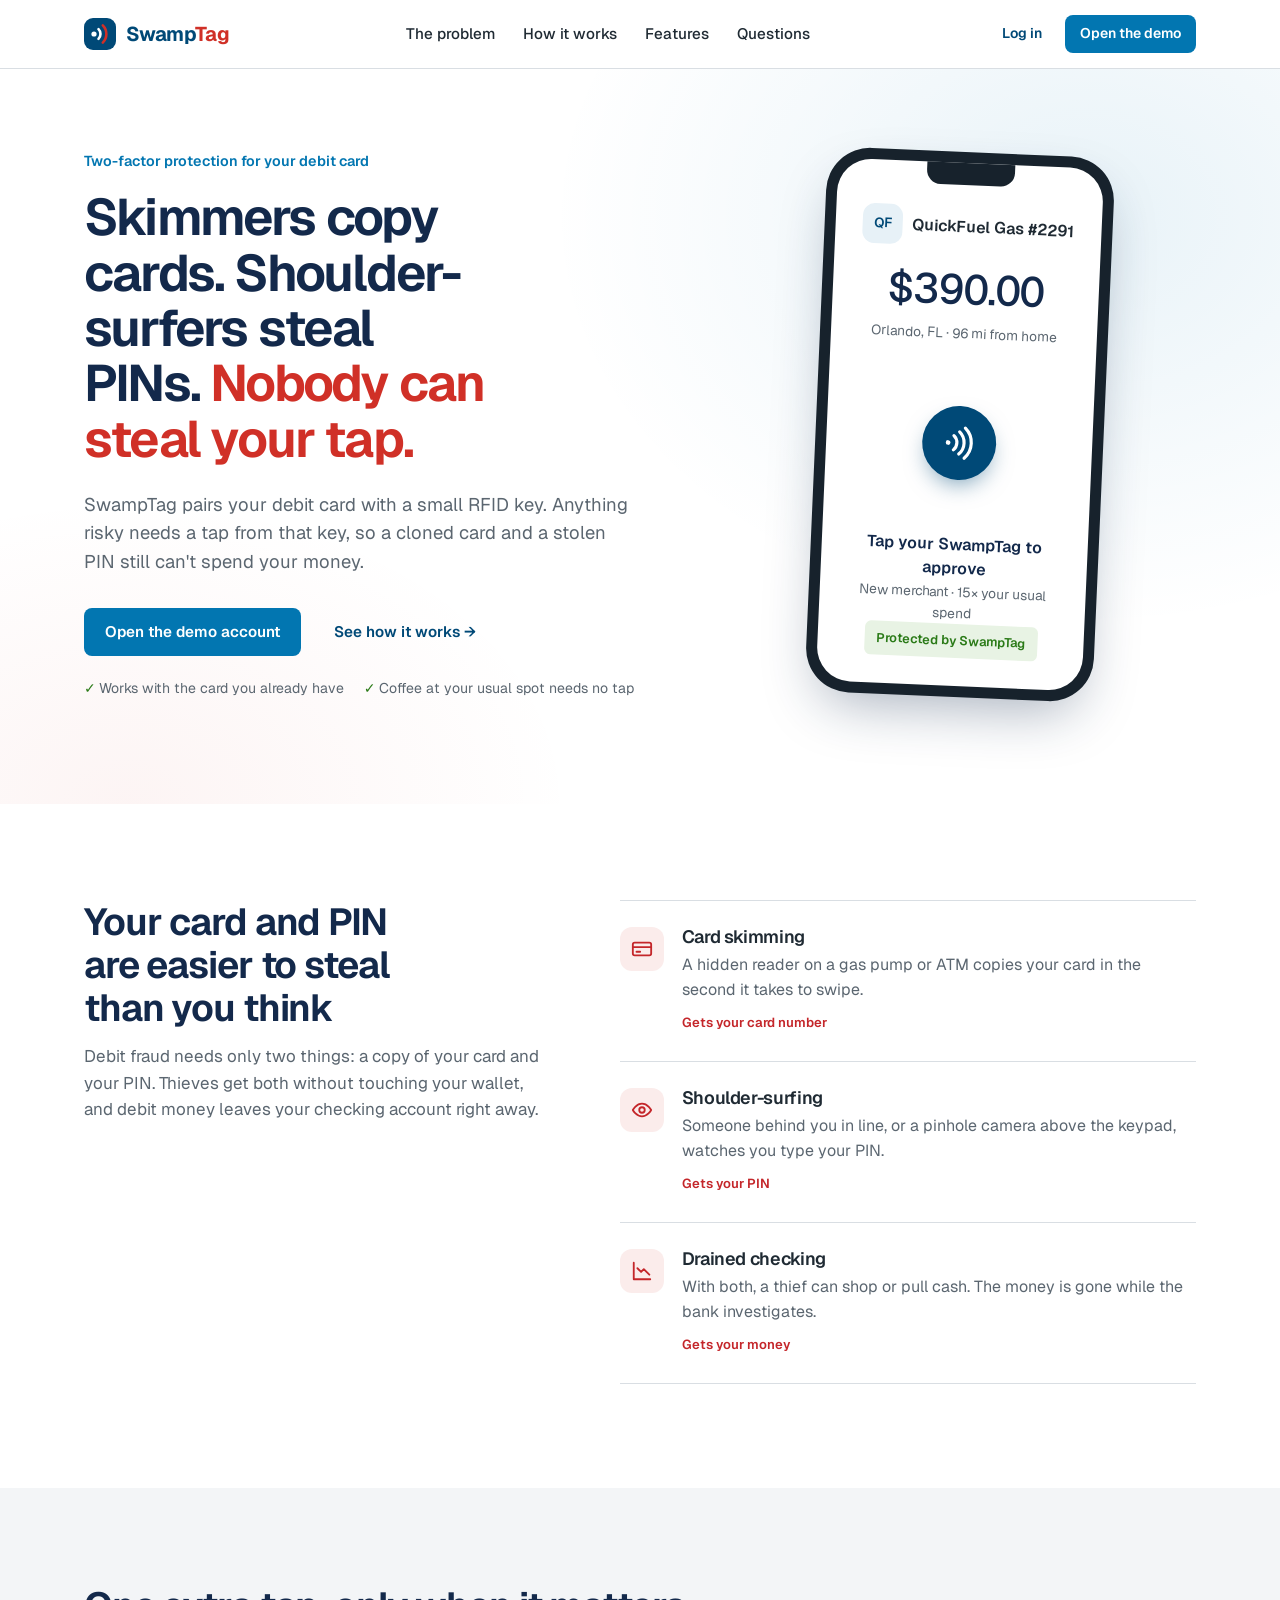
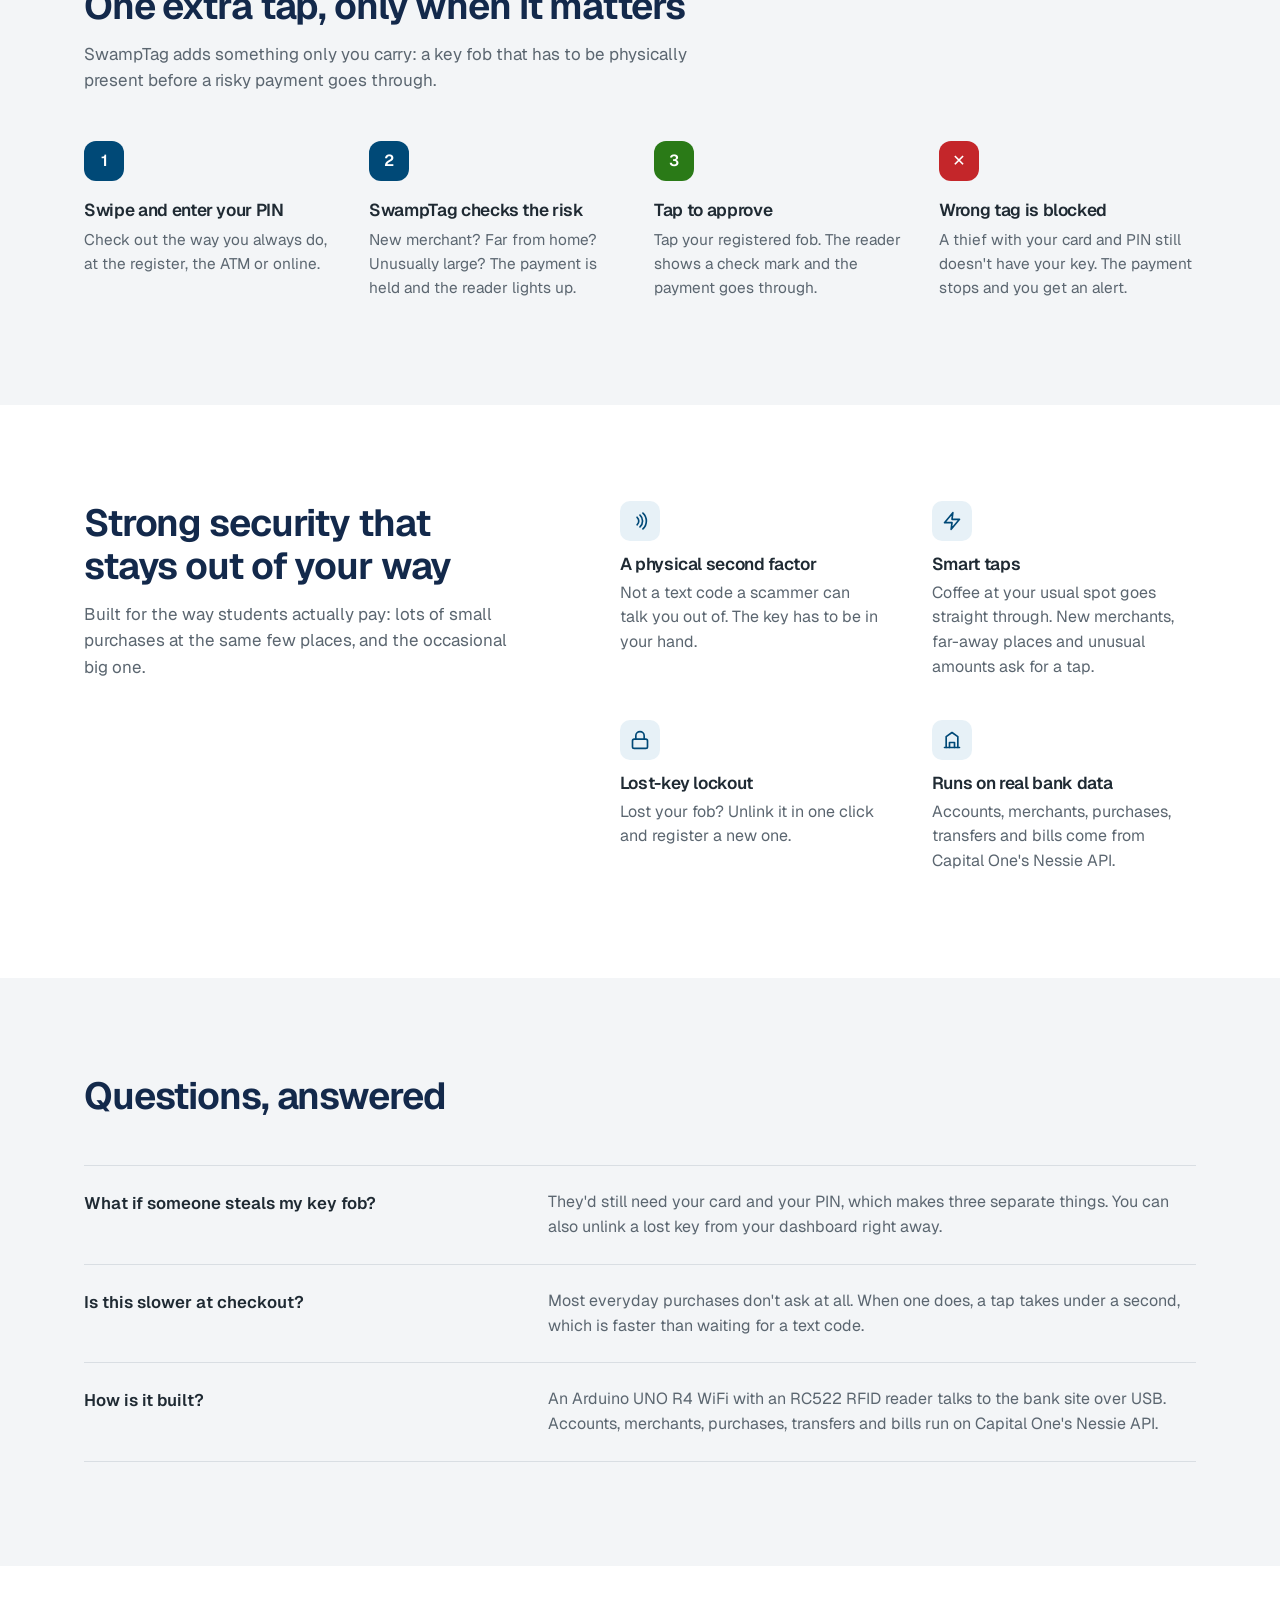
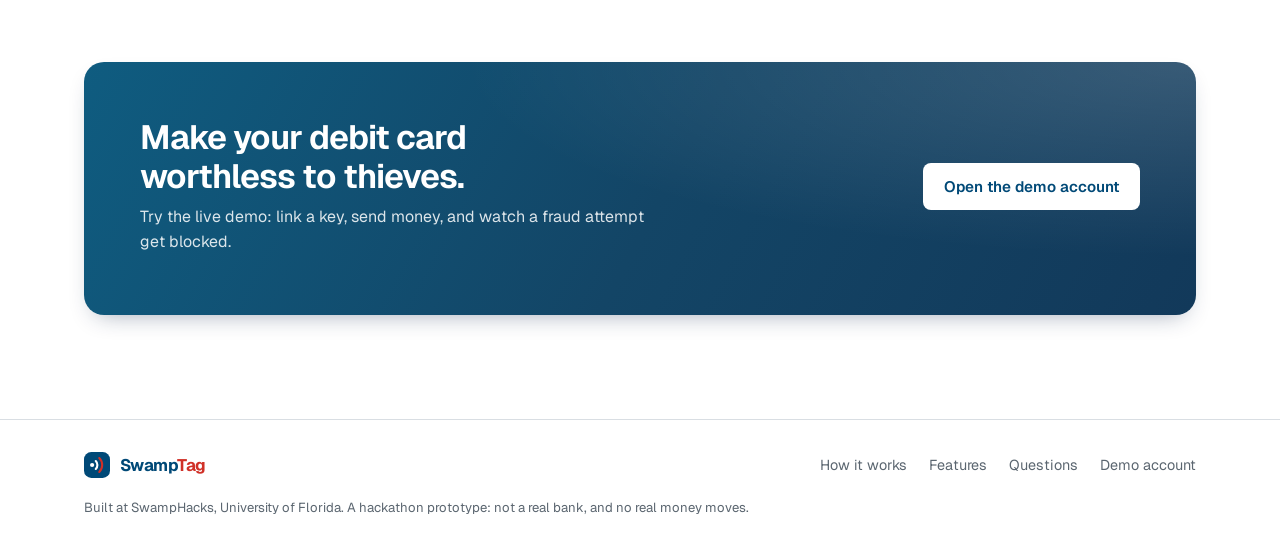
==== commit cb540e8c: "Clean up UI with redesign skill; add optional Auth0 sign-in - Install redesign-existing-projects ski" ====
--- a/website/index.html
+++ b/website/index.html
@@ -3,14 +3,20 @@
 <head>
   <meta charset="utf-8">
   <meta name="viewport" content="width=device-width, initial-scale=1">
-  <title>SwampTag – Tap to approve every payment</title>
-  <meta name="description" content="SwampTag adds a physical tap-to-approve key to your debit card, so skimmed cards and stolen PINs are useless to thieves.">
+  <title>SwampTag – Tap to approve risky payments</title>
+  <meta name="description" content="SwampTag pairs your debit card with an RFID key. Risky payments need a tap, so a skimmed card and a stolen PIN can't spend your money.">
+  <meta name="theme-color" content="#004977">
+  <meta property="og:title" content="SwampTag – Tap to approve risky payments">
+  <meta property="og:description" content="Skimmers copy cards. Shoulder-surfers steal PINs. Nobody can steal your tap.">
+  <meta property="og:type" content="website">
+  <link rel="icon" href="favicon.svg" type="image/svg+xml">
   <link rel="preconnect" href="https://fonts.googleapis.com">
   <link rel="preconnect" href="https://fonts.gstatic.com" crossorigin>
-  <link href="https://fonts.googleapis.com/css2?family=Figtree:wght@300;400;500;600;700;800&display=swap" rel="stylesheet">
+  <link href="https://fonts.googleapis.com/css2?family=Geist:wght@300;400;500;600;700&family=Geist+Mono:wght@500&display=swap" rel="stylesheet">
   <link rel="stylesheet" href="css/styles.css">
 </head>
 <body>
+  <a class="skip-link" href="#main">Skip to content</a>
 
   <header class="site-nav">
     <div class="container">
@@ -24,44 +30,41 @@
         <span>Swamp<em>Tag</em></span>
       </a>
       <nav aria-label="Main">
+        <a href="#security">The problem</a>
         <a href="#how">How it works</a>
-        <a href="#security">Security</a>
         <a href="#features">Features</a>
-        <a href="#faq">Help</a>
+        <a href="#faq">Questions</a>
       </nav>
       <div class="nav-actions">
         <a class="btn btn-ghost btn-sm" href="login.html">Log in</a>
-        <a class="btn btn-primary btn-sm" href="login.html">Sign up</a>
+        <a class="btn btn-primary btn-sm" href="login.html">Open the demo</a>
       </div>
     </div>
   </header>
 
-  <main>
-    <!-- Hero -->
+  <main id="main">
     <section class="hero">
       <div class="container">
         <div>
-          <div class="eyebrow"><span class="dot"></span> Two-factor protection for your debit card</div>
+          <span class="eyebrow">Two-factor protection for your debit card</span>
           <h1>Skimmers copy cards. Shoulder-surfers steal PINs. <span class="accent">Nobody can steal your tap.</span></h1>
-          <p class="lead">SwampTag pairs your debit card with a tiny RFID key. Anything risky needs a tap from that key, so a cloned card and a stolen PIN still can't spend your money.</p>
+          <p class="lead">SwampTag pairs your debit card with a small RFID key. Anything risky needs a tap from that key, so a cloned card and a stolen PIN still can't spend your money.</p>
           <div class="hero-ctas">
             <a class="btn btn-primary" href="login.html">Open the demo account</a>
-            <a class="btn btn-outline" href="#how">See how it works</a>
+            <a class="btn btn-ghost" href="#how">See how it works →</a>
           </div>
           <div class="hero-note">
             <span>Works with the card you already have</span>
-            <span>No app to unlock at checkout</span>
+            <span>Coffee at your usual spot needs no tap</span>
           </div>
         </div>
 
         <div class="phone" aria-hidden="true">
           <div class="phone-screen">
             <div class="phone-notch"></div>
-            <div class="phone-merchant">
-              <div class="avatar">PX</div> Publix Super Market
-            </div>
-            <div class="phone-amount">$42.00</div>
-            <div class="phone-sub">Card ending 4821 · Gainesville, FL</div>
+            <div class="phone-merchant"><div class="avatar">QF</div> QuickFuel Gas #2291</div>
+            <div class="phone-amount">$390.00</div>
+            <div class="phone-sub">Orlando, FL · 96 mi from home</div>
             <div class="tap-ripple">
               <div class="core">
                 <svg viewBox="0 0 24 24" fill="none" stroke="#fff" stroke-width="2" stroke-linecap="round">
@@ -71,133 +74,128 @@
               </div>
             </div>
             <div class="phone-cta">Tap your SwampTag to approve</div>
-            <div class="phone-sub">Hold your key near the reader</div>
-            <div class="phone-badge">🔒 Protected by SwampTag</div>
-          </div>
-        </div>
-      </div>
-    </section>
-
-    <!-- Problem -->
+            <div class="phone-sub">New merchant · 15× your usual spend</div>
+            <div class="phone-badge">Protected by SwampTag</div>
+          </div>
+        </div>
+      </div>
+    </section>
+
     <section class="section" id="security">
-      <div class="container">
+      <div class="container split">
         <div class="section-head">
           <h2>Your card and PIN are easier to steal than you think</h2>
-          <p>Debit fraud usually needs only two things: a copy of your card and your PIN. Thieves get both without ever touching your wallet.</p>
-        </div>
-        <div class="grid-3">
-          <article class="card threat-card">
-            <div class="icon">
-              <svg viewBox="0 0 24 24" fill="none" stroke="currentColor" stroke-width="2" stroke-linecap="round" stroke-linejoin="round"><rect x="2" y="5" width="20" height="14" rx="2"/><path d="M2 10h20"/><path d="M6 15h4"/></svg>
-            </div>
-            <h3>Card skimming</h3>
-            <p>A hidden device on a gas pump or ATM copies your card's data in the second it takes to swipe.</p>
-            <span class="tag">Gets: your card number</span>
-          </article>
-          <article class="card threat-card">
-            <div class="icon">
-              <svg viewBox="0 0 24 24" fill="none" stroke="currentColor" stroke-width="2" stroke-linecap="round" stroke-linejoin="round"><path d="M2 12s3.6-7 10-7 10 7 10 7-3.6 7-10 7S2 12 2 12z"/><circle cx="12" cy="12" r="3"/></svg>
-            </div>
-            <h3>Shoulder-surfing</h3>
-            <p>Someone behind you in line, or a pinhole camera above the keypad, watches you type your PIN.</p>
-            <span class="tag">Gets: your PIN</span>
-          </article>
-          <article class="card threat-card">
-            <div class="icon">
-              <svg viewBox="0 0 24 24" fill="none" stroke="currentColor" stroke-width="2" stroke-linecap="round" stroke-linejoin="round"><path d="M12 9v4"/><path d="M12 17h.01"/><path d="M10.3 3.9 1.8 18a2 2 0 0 0 1.7 3h17a2 2 0 0 0 1.7-3L13.7 3.9a2 2 0 0 0-3.4 0z"/></svg>
-            </div>
-            <h3>Drained checking</h3>
-            <p>With both, a thief can shop or withdraw cash. Debit takes money straight from your account, so it's gone while the bank investigates.</p>
-            <span class="tag">Gets: your money</span>
-          </article>
-        </div>
-      </div>
-    </section>
-
-    <!-- How it works -->
+          <p>Debit fraud needs only two things: a copy of your card and your PIN. Thieves get both without touching your wallet, and debit money leaves your checking account right away.</p>
+        </div>
+        <ul class="threat-list">
+          <li class="threat">
+            <div class="icon"><svg viewBox="0 0 24 24" fill="none" stroke="currentColor" stroke-width="2" stroke-linecap="round" stroke-linejoin="round"><rect x="2" y="5" width="20" height="14" rx="2"/><path d="M2 10h20"/><path d="M6 15h4"/></svg></div>
+            <div>
+              <h3>Card skimming</h3>
+              <p>A hidden reader on a gas pump or ATM copies your card in the second it takes to swipe.</p>
+              <span class="gets">Gets your card number</span>
+            </div>
+          </li>
+          <li class="threat">
+            <div class="icon"><svg viewBox="0 0 24 24" fill="none" stroke="currentColor" stroke-width="2" stroke-linecap="round" stroke-linejoin="round"><path d="M2 12s3.6-7 10-7 10 7 10 7-3.6 7-10 7S2 12 2 12z"/><circle cx="12" cy="12" r="3"/></svg></div>
+            <div>
+              <h3>Shoulder-surfing</h3>
+              <p>Someone behind you in line, or a pinhole camera above the keypad, watches you type your PIN.</p>
+              <span class="gets">Gets your PIN</span>
+            </div>
+          </li>
+          <li class="threat">
+            <div class="icon"><svg viewBox="0 0 24 24" fill="none" stroke="currentColor" stroke-width="2" stroke-linecap="round" stroke-linejoin="round"><path d="M3 3v18h18"/><path d="m7 9 4 4 3-3 6 6"/></svg></div>
+            <div>
+              <h3>Drained checking</h3>
+              <p>With both, a thief can shop or pull cash. The money is gone while the bank investigates.</p>
+              <span class="gets">Gets your money</span>
+            </div>
+          </li>
+        </ul>
+      </div>
+    </section>
+
     <section class="section section-alt" id="how">
       <div class="container">
         <div class="section-head">
-          <h2>One extra tap. Zero stolen payments.</h2>
-          <p>SwampTag adds something only you carry: a key fob that has to be physically present to approve each payment.</p>
-        </div>
-        <div class="grid-4 steps">
+          <h2>One extra tap, only when it matters</h2>
+          <p>SwampTag adds something only you carry: a key fob that has to be physically present before a risky payment goes through.</p>
+        </div>
+        <div class="steps">
           <div class="step">
             <h3>Swipe and enter your PIN</h3>
-            <p>Check out the same way you always do, at the register, the ATM, or online.</p>
+            <p>Check out the way you always do, at the register, the ATM or online.</p>
           </div>
           <div class="step">
-            <h3>SwampTag asks for your key</h3>
-            <p>Before any money moves, the payment is held and the reader lights up.</p>
+            <h3>SwampTag checks the risk</h3>
+            <p>New merchant? Far from home? Unusually large? The payment is held and the reader lights up.</p>
           </div>
           <div class="step step-good">
             <h3>Tap to approve</h3>
-            <p>Tap your registered key fob. The reader shows a ✓ and the payment goes through.</p>
+            <p>Tap your registered fob. The reader shows a check mark and the payment goes through.</p>
           </div>
           <div class="step step-bad">
-            <h3>Wrong tag? Blocked.</h3>
-            <p>A thief with your card and PIN still doesn't have your key. The payment is blocked and you get an alert right away.</p>
-          </div>
-        </div>
-      </div>
-    </section>
-
-    <!-- Features -->
+            <h3>Wrong tag is blocked</h3>
+            <p>A thief with your card and PIN still doesn't have your key. The payment stops and you get an alert.</p>
+          </div>
+        </div>
+      </div>
+    </section>
+
     <section class="section" id="features">
-      <div class="container">
-        <div class="section-head">
-          <h2>Built for the way you actually pay</h2>
-          <p>Strong security that stays out of your way until someone else tries to use your card.</p>
-        </div>
-        <div class="grid-4">
-          <article class="card feature-card">
-            <div class="icon"><svg viewBox="0 0 24 24" fill="none" stroke="currentColor" stroke-width="2" stroke-linecap="round" stroke-linejoin="round"><path d="M12 22s8-4 8-10V5l-8-3-8 3v7c0 6 8 10 8 10z"/><path d="m9 12 2 2 4-4"/></svg></div>
-            <h3>2FA on every payment</h3>
-            <p>Not just at login. Each purchase and transfer needs your physical key.</p>
-          </article>
-          <article class="card feature-card">
-            <div class="icon"><svg viewBox="0 0 24 24" fill="none" stroke="currentColor" stroke-width="2" stroke-linecap="round" stroke-linejoin="round"><path d="M6 8a6 6 0 0 1 12 0c0 7 3 9 3 9H3s3-2 3-9"/><path d="M10.3 21a1.94 1.94 0 0 0 3.4 0"/></svg></div>
+      <div class="container split">
+        <div class="section-head">
+          <h2>Strong security that stays out of your way</h2>
+          <p>Built for the way students actually pay: lots of small purchases at the same few places, and the occasional big one.</p>
+        </div>
+        <div class="feature-grid">
+          <div class="feature">
+            <div class="icon"><svg viewBox="0 0 24 24" fill="none" stroke="currentColor" stroke-width="2" stroke-linecap="round" stroke-linejoin="round"><path d="M8.5 7.5a6 6 0 0 1 0 9"/><path d="M12 5a9.5 9.5 0 0 1 0 14"/><path d="M15.5 2.5a13 13 0 0 1 0 19"/></svg></div>
+            <h3>A physical second factor</h3>
+            <p>Not a text code a scammer can talk you out of. The key has to be in your hand.</p>
+          </div>
+          <div class="feature">
+            <div class="icon"><svg viewBox="0 0 24 24" fill="none" stroke="currentColor" stroke-width="2" stroke-linecap="round" stroke-linejoin="round"><path d="M13 2 3 14h9l-1 8 10-12h-9z"/></svg></div>
             <h3>Smart taps</h3>
-            <p>Small purchases at places you already shop skip the tap. New merchants, far-away places and unusual amounts always ask.</p>
-          </article>
-          <article class="card feature-card">
+            <p>Coffee at your usual spot goes straight through. New merchants, far-away places and unusual amounts ask for a tap.</p>
+          </div>
+          <div class="feature">
             <div class="icon"><svg viewBox="0 0 24 24" fill="none" stroke="currentColor" stroke-width="2" stroke-linecap="round" stroke-linejoin="round"><rect x="3" y="11" width="18" height="11" rx="2"/><path d="M7 11V7a5 5 0 0 1 10 0v4"/></svg></div>
             <h3>Lost-key lockout</h3>
             <p>Lost your fob? Unlink it in one click and register a new one.</p>
-          </article>
-          <article class="card feature-card">
-            <div class="icon"><svg viewBox="0 0 24 24" fill="none" stroke="currentColor" stroke-width="2" stroke-linecap="round" stroke-linejoin="round"><rect x="2" y="5" width="20" height="14" rx="2"/><path d="M2 10h20"/></svg></div>
-            <h3>Works with any card</h3>
-            <p>Keep your bank and your card. SwampTag adds a layer on top.</p>
-          </article>
-        </div>
-      </div>
-    </section>
-
-    <!-- FAQ -->
+          </div>
+          <div class="feature">
+            <div class="icon"><svg viewBox="0 0 24 24" fill="none" stroke="currentColor" stroke-width="2" stroke-linecap="round" stroke-linejoin="round"><path d="M3 21h18"/><path d="M5 21V8l7-5 7 5v13"/><path d="M9 21v-6h6v6"/></svg></div>
+            <h3>Runs on real bank data</h3>
+            <p>Accounts, merchants, purchases, transfers and bills come from Capital One's Nessie API.</p>
+          </div>
+        </div>
+      </div>
+    </section>
+
     <section class="section section-alt" id="faq">
       <div class="container">
         <div class="section-head">
           <h2>Questions, answered</h2>
         </div>
-        <div class="grid-3">
-          <article class="card feature-card">
-            <h3>What if someone steals my key fob?</h3>
-            <p>They'd still need your card and your PIN. That's three separate things. You can also unlink a lost key instantly from your dashboard.</p>
-          </article>
-          <article class="card feature-card">
-            <h3>Is this slower at checkout?</h3>
-            <p>A tap takes under a second, which is faster than unlocking your phone for a one-time code.</p>
-          </article>
-          <article class="card feature-card">
-            <h3>How is it built?</h3>
-            <p>An Arduino UNO R4 WiFi with an RC522 RFID reader talks to the bank site over USB. Accounts, merchants, purchases, transfers and bills run on Capital One's Nessie API.</p>
-          </article>
-        </div>
-      </div>
-    </section>
-
-    <!-- CTA -->
+        <dl class="faq">
+          <div class="faq-item">
+            <dt>What if someone steals my key fob?</dt>
+            <dd>They'd still need your card and your PIN, which makes three separate things. You can also unlink a lost key from your dashboard right away.</dd>
+          </div>
+          <div class="faq-item">
+            <dt>Is this slower at checkout?</dt>
+            <dd>Most everyday purchases don't ask at all. When one does, a tap takes under a second, which is faster than waiting for a text code.</dd>
+          </div>
+          <div class="faq-item">
+            <dt>How is it built?</dt>
+            <dd>An Arduino UNO R4 WiFi with an RC522 RFID reader talks to the bank site over USB. Accounts, merchants, purchases, transfers and bills run on Capital One's Nessie API.</dd>
+          </div>
+        </dl>
+      </div>
+    </section>
+
     <section class="section">
       <div class="container">
         <div class="cta-banner">
@@ -205,7 +203,7 @@
             <h2>Make your debit card worthless to thieves.</h2>
             <p>Try the live demo: link a key, send money, and watch a fraud attempt get blocked.</p>
           </div>
-          <a class="btn btn-primary" href="login.html">Try SwampTag</a>
+          <a class="btn btn-white" href="login.html">Open the demo account</a>
         </div>
       </div>
     </section>
@@ -213,37 +211,23 @@
 
   <footer class="site-footer">
     <div class="container">
-      <div>
-        <a class="logo" href="index.html">
-          <svg viewBox="0 0 32 32" aria-hidden="true">
-            <rect width="32" height="32" rx="9" fill="#ffffff"/>
-            <circle cx="10" cy="16" r="2.6" fill="#004977"/>
-            <path d="M14.5 11.2a6.8 6.8 0 0 1 0 9.6" stroke="#004977" stroke-width="2.6" fill="none" stroke-linecap="round"/>
-            <path d="M18.8 7.4a12.2 12.2 0 0 1 0 17.2" stroke="#d03027" stroke-width="2.6" fill="none" stroke-linecap="round"/>
-          </svg>
-          <span>Swamp<em>Tag</em></span>
-        </a>
-        <p>Tap-to-approve protection for debit cards. Built at SwampHacks, University of Florida.</p>
-      </div>
-      <div>
-        <h4>Product</h4>
+      <a class="logo" href="index.html" aria-label="SwampTag home">
+        <svg viewBox="0 0 32 32" aria-hidden="true">
+          <rect width="32" height="32" rx="9" fill="#004977"/>
+          <circle cx="10" cy="16" r="2.6" fill="#fff"/>
+          <path d="M14.5 11.2a6.8 6.8 0 0 1 0 9.6" stroke="#fff" stroke-width="2.6" fill="none" stroke-linecap="round"/>
+          <path d="M18.8 7.4a12.2 12.2 0 0 1 0 17.2" stroke="#d03027" stroke-width="2.6" fill="none" stroke-linecap="round"/>
+        </svg>
+        <span>Swamp<em>Tag</em></span>
+      </a>
+      <nav aria-label="Footer">
         <a href="#how">How it works</a>
         <a href="#features">Features</a>
+        <a href="#faq">Questions</a>
         <a href="login.html">Demo account</a>
-      </div>
-      <div>
-        <h4>Security</h4>
-        <a href="#security">Threats we stop</a>
-        <a href="#faq">Lost key</a>
-      </div>
-      <div>
-        <h4>Company</h4>
-        <a href="#">About</a>
-        <a href="#faq">Help</a>
-      </div>
-      <div class="footer-bottom">© 2026 SwampTag · Hackathon prototype. Not a real bank, and no real money moves.</div>
+      </nav>
+      <p class="footer-note">Built at SwampHacks, University of Florida. A hackathon prototype: not a real bank, and no real money moves.</p>
     </div>
   </footer>
-
 </body>
 </html>
--- a/website/css/styles.css
+++ b/website/css/styles.css
@@ -1,42 +1,63 @@
-/* SwampTag design system: a clean, corporate banking style
+/* SwampTag design system: a clean banking style
    (gradient account tiles, navy and blue, red reserved for accents and danger).
    See STYLE_GUIDE.md in the project root for how to use these tokens. */
 
 :root {
   --brand: #004977;          /* deep navy blue: headings, logo, dark buttons */
-  --brand-dark: #13294b;     /* darkest navy: tile footers, app header text */
-  --link: #0276b1;           /* action blue: primary buttons, links, active tab */
+  --brand-dark: #13294b;     /* darkest navy: tile footers, toasts, footer */
+  --link: #0276b1;           /* action blue: primary buttons, links, focus, active tab */
   --link-dark: #01608f;
-  --link-soft: #e6f2f8;
-  --accent: #d03027;         /* red: logo swoosh, highlights, fraud */
-  --accent-soft: #fbeceb;
-
-  --green: #25810e;
-  --green-soft: #e9f5e6;
-  --danger: #cc2427;
-  --danger-soft: #fcebea;
-  --amber: #9a5800;
-  --amber-soft: #fdf3e1;
-
-  --tile-checking: linear-gradient(120deg, #0f5c80 0%, #134566 55%, #12395a 100%);
-  --tile-key: linear-gradient(120deg, #5b6269 0%, #7c838a 55%, #a3a9ae 100%);
-  --tile-shield: linear-gradient(120deg, #0d7482 0%, #0d5a6e 60%, #0c4a63 100%);
-
+  --link-soft: #e7f1f7;
+  --accent: #d03027;         /* red: logo swoosh, hero highlight, fraud */
+
+  --green: #2a7a17;
+  --green-soft: #e8f3e4;
+  --danger: #c4262a;
+  --danger-soft: #fbeceb;
+  --amber: #8f5a0b;
+  --amber-soft: #fbf2e2;
+
+  /* Tiles: a soft light from the top right over a navy base */
+  --tile-checking:
+    radial-gradient(120% 140% at 100% 0%, rgba(255, 255, 255, 0.16), transparent 55%),
+    linear-gradient(118deg, #0f5c80 0%, #134566 52%, #12395a 100%);
+  --tile-shield:
+    radial-gradient(110% 130% at 100% 0%, rgba(255, 255, 255, 0.14), transparent 50%),
+    linear-gradient(118deg, #0d7482 0%, #0d5a6e 58%, #0c4a63 100%);
+
+  /* One cool gray family */
   --bg: #ffffff;
   --surface: #ffffff;
-  --surface-2: #f4f6f7;
-  --border: #d4d8db;
-  --text: #25292d;
-  --muted: #5d6872;
-
-  --radius: 10px;
-  --radius-sm: 6px;
-  --shadow: 0 1px 3px rgba(19, 41, 75, 0.08);
-  --shadow-lg: 0 18px 48px rgba(19, 41, 75, 0.2);
-  --font: "Figtree", system-ui, -apple-system, "Segoe UI", Roboto, sans-serif;
+  --surface-2: #f3f5f7;
+  --surface-3: #e8ecef;
+  --border: #d9dee3;
+  --text: #1f2a33;
+  --muted: #5b6670;
+
+  --radius-lg: 14px;         /* tiles, modals */
+  --radius: 12px;            /* cards */
+  --radius-sm: 8px;          /* buttons, inputs, inner boxes */
+  --radius-xs: 6px;          /* badges */
+  --shadow-tile: 0 10px 24px -12px rgba(19, 41, 75, 0.45);
+  --shadow-lg: 0 24px 56px -16px rgba(19, 41, 75, 0.38);
+  --ease: cubic-bezier(0.2, 0.7, 0.2, 1);
+
+  --z-nav: 20;
+  --z-tabbar: 30;
+  --z-modal: 50;
+  --z-toast: 60;
+
+  --font: "Geist", system-ui, -apple-system, "Segoe UI", Roboto, sans-serif;
+  --font-mono: "Geist Mono", ui-monospace, "Cascadia Mono", Consolas, monospace;
 }
 
 * { box-sizing: border-box; }
+
+html { scroll-behavior: smooth; }
+@media (prefers-reduced-motion: reduce) {
+  html { scroll-behavior: auto; }
+  *, *::before, *::after { animation-duration: 0.01ms !important; transition-duration: 0.01ms !important; }
+}
 
 html, body { margin: 0; }
 
@@ -44,40 +65,45 @@
   font-family: var(--font);
   color: var(--text);
   background: var(--bg);
-  line-height: 1.5;
+  line-height: 1.55;
   -webkit-font-smoothing: antialiased;
 }
 
 a { color: var(--link); text-decoration: none; }
-a:hover { text-decoration: underline; }
-
-h1, h2, h3, h4 { margin: 0; line-height: 1.2; letter-spacing: -0.01em; }
-p { margin: 0; }
-
-.container {
-  width: 100%;
-  max-width: 1120px;
-  margin: 0 auto;
-  padding: 0 24px;
-}
+a:hover { text-decoration: underline; text-underline-offset: 3px; }
+
+:focus-visible { outline: 2px solid var(--link); outline-offset: 2px; border-radius: 4px; }
+
+h1, h2, h3, h4 { margin: 0; line-height: 1.15; letter-spacing: -0.02em; text-wrap: balance; }
+p { margin: 0; text-wrap: pretty; }
+
+.container { width: 100%; max-width: 1160px; margin: 0 auto; padding: 0 24px; }
 
 .muted { color: var(--muted); }
-.mono { font-family: ui-monospace, "Cascadia Mono", Consolas, monospace; letter-spacing: 0.04em; }
+.small { font-size: 0.86rem; }
+.mono { font-family: var(--font-mono); letter-spacing: 0.02em; }
+.num { font-variant-numeric: tabular-nums; }
 .hidden { display: none !important; }
 
+.skip-link {
+  position: absolute;
+  left: 16px;
+  top: -48px;
+  z-index: var(--z-toast);
+  padding: 10px 16px;
+  border-radius: var(--radius-sm);
+  background: var(--brand-dark);
+  color: #fff;
+  font-weight: 600;
+  transition: top 0.2s var(--ease);
+}
+.skip-link:focus { top: 12px; }
+
 /* ---------- Logo ---------- */
 
-.logo {
-  display: inline-flex;
-  align-items: center;
-  gap: 10px;
-  font-weight: 800;
-  font-size: 1.3rem;
-  color: var(--brand);
-  letter-spacing: -0.02em;
-}
+.logo { display: inline-flex; align-items: center; gap: 10px; font-weight: 700; font-size: 1.25rem; color: var(--brand); letter-spacing: -0.03em; }
 .logo:hover { text-decoration: none; }
-.logo svg { width: 34px; height: 34px; flex: none; }
+.logo svg { width: 32px; height: 32px; flex: none; }
 .logo span em { font-style: normal; color: var(--accent); }
 
 /* ---------- Buttons ---------- */
@@ -87,612 +113,420 @@
   align-items: center;
   justify-content: center;
   gap: 8px;
-  padding: 11px 22px;
-  border-radius: 8px;
+  padding: 11px 20px;
+  border-radius: var(--radius-sm);
   border: 1.5px solid transparent;
   font: inherit;
   font-weight: 600;
-  font-size: 0.97rem;
+  font-size: 0.95rem;
   cursor: pointer;
-  transition: background 0.15s, border-color 0.15s, color 0.15s, transform 0.1s;
+  transition: background 0.2s var(--ease), border-color 0.2s var(--ease), color 0.2s var(--ease), transform 0.12s var(--ease);
   white-space: nowrap;
 }
 .btn:hover { text-decoration: none; }
-.btn:active { transform: scale(0.98); }
+.btn:active { transform: translateY(1px) scale(0.99); }
 .btn:disabled { opacity: 0.5; cursor: not-allowed; }
 
 .btn-primary { background: var(--link); color: #fff; }
 .btn-primary:hover { background: var(--link-dark); }
-
 .btn-navy { background: var(--brand); color: #fff; }
 .btn-navy:hover { background: var(--brand-dark); }
-
 .btn-danger { background: var(--danger); color: #fff; }
-
+.btn-danger:hover { background: #a71f23; }
 .btn-outline { background: #fff; color: var(--link); border-color: var(--link); }
 .btn-outline:hover { background: var(--link-soft); }
-
 .btn-ghost { background: transparent; color: var(--brand); }
 .btn-ghost:hover { background: var(--surface-2); }
-
-/* Outline button that sits on a dark gradient tile */
-.btn-on-dark { background: transparent; color: #fff; border-color: rgba(255, 255, 255, 0.85); }
+.btn-on-dark { background: transparent; color: #fff; border-color: rgba(255, 255, 255, 0.8); }
 .btn-on-dark:hover { background: rgba(255, 255, 255, 0.12); }
-
 .btn-white { background: #fff; color: var(--brand); }
 .btn-white:hover { background: var(--link-soft); }
-
-.btn-sm { padding: 7px 14px; font-size: 0.88rem; }
+.btn-sm { padding: 7px 14px; font-size: 0.875rem; }
 .btn-block { width: 100%; }
 
-/* ---------- Site nav (home + login) ---------- */
-
-.site-nav {
-  position: sticky;
-  top: 0;
-  z-index: 20;
-  background: rgba(255, 255, 255, 0.95);
-  backdrop-filter: blur(10px);
-  border-bottom: 1px solid var(--border);
-}
-.site-nav .container {
-  display: flex;
-  align-items: center;
-  justify-content: space-between;
-  height: 72px;
-  gap: 24px;
-}
-.site-nav nav { display: flex; gap: 28px; }
-.site-nav nav a { color: var(--text); font-weight: 600; font-size: 0.95rem; }
-.site-nav nav a:hover { color: var(--link); text-decoration: none; }
-.nav-actions { display: flex; gap: 10px; align-items: center; }
-
-/* ---------- Hero ---------- */
-
-.hero {
-  background: linear-gradient(160deg, #eef5f9 0%, #ffffff 60%);
-  padding: 72px 0 88px;
-  overflow: hidden;
-}
-.hero .container {
-  display: grid;
-  grid-template-columns: 1.15fr 0.85fr;
-  gap: 56px;
-  align-items: center;
-}
-.eyebrow {
-  display: inline-flex;
-  align-items: center;
-  gap: 8px;
-  padding: 6px 14px;
-  border-radius: 999px;
-  background: var(--link-soft);
-  color: var(--brand);
-  font-weight: 700;
-  font-size: 0.82rem;
-  margin-bottom: 20px;
-}
-.eyebrow .dot { width: 8px; height: 8px; border-radius: 50%; background: var(--accent); }
-.hero h1 { font-size: clamp(2.2rem, 4.6vw, 3.5rem); font-weight: 800; color: var(--brand); }
-.hero h1 .accent { color: var(--accent); }
-.hero .lead { font-size: 1.18rem; color: var(--muted); margin: 22px 0 32px; max-width: 540px; }
-.hero-ctas { display: flex; gap: 12px; flex-wrap: wrap; }
-.hero-note { margin-top: 20px; font-size: 0.88rem; color: var(--muted); display: flex; gap: 18px; flex-wrap: wrap; }
-.hero-note span::before { content: "✓ "; color: var(--green); font-weight: 800; }
-
-/* ---------- Phone mockup ---------- */
-
-.phone {
-  width: 290px;
-  margin: 0 auto;
-  border-radius: 42px;
-  background: #1c2b36;
-  padding: 12px;
-  box-shadow: var(--shadow-lg);
-  transform: rotate(3deg);
-}
-.phone-screen {
-  background: #fff;
-  border-radius: 32px;
-  padding: 26px 22px 28px;
-  min-height: 520px;
-  display: flex;
-  flex-direction: column;
-  align-items: center;
-  text-align: center;
-}
-.phone-notch { width: 90px; height: 22px; background: #1c2b36; border-radius: 0 0 14px 14px; margin: -26px auto 22px; }
-.phone-merchant { display: flex; align-items: center; gap: 10px; font-weight: 700; margin-bottom: 4px; }
-.phone-amount { font-size: 2.6rem; font-weight: 500; color: var(--brand); margin: 6px 0 2px; }
-.phone-sub { font-size: 0.85rem; color: var(--muted); }
-.phone .tap-ripple { margin: 34px 0 26px; }
-.phone-cta { font-weight: 700; color: var(--brand); }
-.phone-badge {
-  margin-top: auto;
-  display: inline-flex;
-  gap: 6px;
-  align-items: center;
-  padding: 8px 14px;
-  border-radius: 999px;
-  background: var(--green-soft);
-  color: var(--green);
-  font-weight: 700;
-  font-size: 0.8rem;
-}
-
-/* ---------- Tap ripple (home + approval modal) ---------- */
-
-.tap-ripple {
-  position: relative;
-  width: 132px;
-  height: 132px;
-  display: grid;
-  place-items: center;
-}
-.tap-ripple::before, .tap-ripple::after {
-  content: "";
-  position: absolute;
-  inset: 0;
-  border-radius: 50%;
-  border: 3px solid var(--link);
-  animation: ripple 2s ease-out infinite;
-  opacity: 0;
-}
-.tap-ripple::after { animation-delay: 1s; }
-.tap-ripple .core {
-  position: relative;
-  width: 76px;
-  height: 76px;
-  border-radius: 50%;
-  background: var(--brand);
-  display: grid;
-  place-items: center;
-  box-shadow: 0 8px 24px rgba(0, 73, 119, 0.35);
-}
-.tap-ripple .core svg { width: 40px; height: 40px; }
-@keyframes ripple {
-  0% { transform: scale(0.55); opacity: 0.9; }
-  100% { transform: scale(1.25); opacity: 0; }
-}
-@media (prefers-reduced-motion: reduce) {
-  .tap-ripple::before, .tap-ripple::after { animation: none; opacity: 0.4; transform: scale(1); }
-}
-
-/* ---------- Sections (home) ---------- */
-
-.section { padding: 88px 0; }
-.section-alt { background: var(--surface-2); }
-.section-head { max-width: 680px; margin: 0 auto 48px; text-align: center; }
-.section-head h2 { font-size: clamp(1.8rem, 3.2vw, 2.4rem); color: var(--brand); font-weight: 800; }
-.section-head p { margin-top: 14px; color: var(--muted); font-size: 1.08rem; }
-
-.grid-3 { display: grid; grid-template-columns: repeat(3, 1fr); gap: 24px; }
-.grid-4 { display: grid; grid-template-columns: repeat(4, 1fr); gap: 20px; }
-
-.card {
-  background: var(--surface);
-  border: 1px solid var(--border);
-  border-radius: var(--radius);
-  box-shadow: var(--shadow);
-  padding: 24px;
-}
-
-.threat-card .icon,
-.feature-card .icon {
-  width: 52px;
-  height: 52px;
-  border-radius: 12px;
-  display: grid;
-  place-items: center;
-  margin-bottom: 18px;
-}
-.threat-card .icon { background: var(--danger-soft); color: var(--danger); }
-.feature-card .icon { background: var(--link-soft); color: var(--brand); }
-.threat-card .icon svg, .feature-card .icon svg { width: 26px; height: 26px; }
-.threat-card h3, .feature-card h3 { font-size: 1.15rem; margin-bottom: 8px; }
-.threat-card p, .feature-card p { color: var(--muted); font-size: 0.97rem; }
-.threat-card .tag { display: inline-block; margin-top: 16px; font-size: 0.8rem; font-weight: 700; color: var(--danger); }
-
-.steps { counter-reset: step; }
-.step { position: relative; padding-top: 64px; }
-.step::before {
-  counter-increment: step;
-  content: counter(step);
-  position: absolute;
-  top: 0;
-  left: 0;
-  width: 44px;
-  height: 44px;
-  border-radius: 50%;
-  background: var(--brand);
-  color: #fff;
-  font-weight: 800;
-  display: grid;
-  place-items: center;
-}
-.step.step-good::before { background: var(--green); }
-.step.step-bad::before { background: var(--danger); content: "✕"; }
-.step h3 { font-size: 1.12rem; margin-bottom: 8px; }
-.step p { color: var(--muted); font-size: 0.96rem; }
-
-.cta-banner {
-  background: var(--tile-checking);
-  color: #fff;
-  border-radius: 16px;
-  padding: 56px;
-  display: flex;
-  align-items: center;
-  justify-content: space-between;
-  gap: 32px;
-  flex-wrap: wrap;
-}
-.cta-banner h2 { font-size: clamp(1.6rem, 3vw, 2.2rem); font-weight: 800; }
-.cta-banner p { margin-top: 10px; opacity: 0.85; }
-
-.site-footer { background: var(--brand-dark); color: #c4cfdc; padding: 56px 0 32px; font-size: 0.92rem; }
-.site-footer .container { display: grid; grid-template-columns: 1.4fr repeat(3, 1fr); gap: 32px; }
-.site-footer h4 { color: #fff; font-size: 0.95rem; margin-bottom: 14px; }
-.site-footer a { color: #c4cfdc; display: block; margin-bottom: 8px; }
-.site-footer .logo { color: #fff; margin-bottom: 14px; }
-.footer-bottom { grid-column: 1 / -1; border-top: 1px solid rgba(255, 255, 255, 0.12); padding-top: 22px; margin-top: 8px; font-size: 0.82rem; }
-
-/* ---------- Login ---------- */
-
-.auth-page { min-height: 100vh; background: var(--surface-2); display: flex; flex-direction: column; }
-.auth-wrap { flex: 1; display: grid; place-items: center; padding: 40px 16px; }
-.auth-card { width: 100%; max-width: 440px; padding: 40px; }
-.auth-card h1 { font-size: 1.7rem; color: var(--brand); margin-bottom: 6px; }
-.auth-card .logo { margin-bottom: 26px; }
-.demo-hint { margin: 20px 0 6px; padding: 12px 14px; border-radius: var(--radius-sm); background: var(--link-soft); color: var(--brand); font-size: 0.86rem; }
-
-/* ---------- Forms ---------- */
-
-.field { margin-bottom: 16px; }
-.field label { display: block; font-weight: 600; font-size: 0.88rem; margin-bottom: 6px; }
-.input {
-  width: 100%;
-  padding: 12px 14px;
-  border: 1.5px solid var(--border);
-  border-radius: var(--radius-sm);
-  font: inherit;
-  color: var(--text);
-  background: #fff;
-  transition: border-color 0.15s, box-shadow 0.15s;
-}
-.input:focus { outline: none; border-color: var(--link); box-shadow: 0 0 0 4px var(--link-soft); }
-.amount-input { font-size: 2.4rem; font-weight: 400; text-align: center; color: var(--brand); border: none; padding: 8px; }
-.amount-input:focus { box-shadow: none; }
-
-/* ---------- App (dashboard) ---------- */
-
-.app-body { background: var(--surface-2); min-height: 100vh; }
-
-.app-nav { background: #fff; border-bottom: 1px solid var(--border); position: sticky; top: 0; z-index: 20; }
-.app-nav .container { display: flex; align-items: center; height: 66px; gap: 28px; }
-.app-nav nav { display: flex; gap: 4px; flex: 1; height: 100%; }
-.app-nav nav a {
-  display: flex;
-  align-items: center;
-  color: var(--muted);
-  font-weight: 600;
-  font-size: 0.94rem;
-  padding: 0 14px;
-  border-bottom: 3px solid transparent;
-}
-.app-nav nav a.active, .app-nav nav a:hover { color: var(--link); border-bottom-color: var(--link); text-decoration: none; }
-.app-user { display: flex; align-items: center; gap: 12px; margin-left: auto; }
-.avatar {
-  width: 40px;
-  height: 40px;
-  border-radius: 50%;
-  display: grid;
-  place-items: center;
-  font-weight: 700;
-  font-size: 0.88rem;
-  flex: none;
-  background: var(--link-soft);
-  color: var(--brand);
-}
-.app-nav .avatar { background: var(--brand); color: #fff; }
-
-.source-pill {
+/* Quiet text action, e.g. "Reset demo" */
+.text-btn { background: none; border: none; padding: 4px 2px; font: inherit; font-size: 0.85rem; font-weight: 600; color: var(--link); cursor: pointer; }
+.text-btn:hover { text-decoration: underline; text-underline-offset: 3px; }
+
+/* ---------- Badges (square-cornered, not pills) ---------- */
+
+.badge {
   display: inline-flex;
   align-items: center;
   gap: 6px;
-  padding: 4px 12px;
-  border-radius: 999px;
+  padding: 4px 10px;
+  border-radius: var(--radius-xs);
   font-size: 0.78rem;
-  font-weight: 700;
-  background: var(--amber-soft);
-  color: var(--amber);
+  font-weight: 600;
+  background: var(--surface-2);
+  color: var(--muted);
   white-space: nowrap;
 }
-.source-pill::before { content: ""; width: 8px; height: 8px; border-radius: 50%; background: currentColor; }
-.source-pill.live { background: var(--green-soft); color: var(--green); }
-
-.app-main { padding: 28px 0 64px; }
+.badge-dot::before { content: ""; width: 7px; height: 7px; border-radius: 50%; background: currentColor; }
+.badge-live { background: var(--green-soft); color: var(--green); }
+.badge-offline { background: var(--amber-soft); color: var(--amber); }
+.badge-red { background: var(--danger-soft); color: var(--danger); }
+.badge-amber { background: var(--amber-soft); color: var(--amber); }
+.badge-blue { background: var(--link-soft); color: var(--brand); }
+
+/* ---------- Site nav (home + login) ---------- */
+
+.site-nav { position: sticky; top: 0; z-index: var(--z-nav); background: rgba(255, 255, 255, 0.92); backdrop-filter: saturate(1.4) blur(10px); border-bottom: 1px solid var(--border); }
+.site-nav .container { display: flex; align-items: center; justify-content: space-between; height: 68px; gap: 24px; }
+.site-nav nav { display: flex; gap: 28px; }
+.site-nav nav a { color: var(--text); font-weight: 500; font-size: 0.95rem; }
+.site-nav nav a:hover { color: var(--link); text-decoration: none; }
+.nav-actions { display: flex; gap: 8px; align-items: center; }
+
+/* ---------- Hero ---------- */
+
+.hero {
+  background:
+    radial-gradient(60% 80% at 85% 20%, rgba(2, 118, 177, 0.09), transparent 70%),
+    radial-gradient(50% 60% at 10% 100%, rgba(208, 48, 39, 0.05), transparent 70%),
+    var(--bg);
+  padding: 80px 0 104px;
+  overflow: hidden;
+}
+.hero .container { display: grid; grid-template-columns: 1.1fr 0.9fr; gap: 64px; align-items: center; }
+.eyebrow { display: inline-block; margin-bottom: 18px; font-size: 0.9rem; font-weight: 600; color: var(--link); }
+.hero h1 { font-size: clamp(2.1rem, 4.2vw, 3.2rem); font-weight: 650; line-height: 1.08; letter-spacing: -0.035em; color: var(--brand-dark); max-width: 14ch; }
+.hero h1 .accent { color: var(--accent); }
+.hero .lead { font-size: 1.15rem; color: var(--muted); margin: 24px 0 32px; max-width: 46ch; }
+.hero-ctas { display: flex; gap: 12px; flex-wrap: wrap; align-items: center; }
+.hero-note { margin-top: 22px; font-size: 0.88rem; color: var(--muted); display: flex; gap: 20px; flex-wrap: wrap; }
+.hero-note span::before { content: "✓ "; color: var(--green); font-weight: 700; }
+
+/* ---------- Phone mockup ---------- */
+
+.phone { width: 288px; margin: 0 auto; border-radius: 44px; background: #17222c; padding: 11px; box-shadow: var(--shadow-lg); transform: rotate(2.5deg); }
+.phone-screen { background: #fff; border-radius: 34px; padding: 26px 22px 28px; min-height: 520px; display: flex; flex-direction: column; align-items: center; text-align: center; }
+.phone-notch { width: 88px; height: 22px; background: #17222c; border-radius: 0 0 14px 14px; margin: -26px auto 22px; }
+.phone-merchant { display: flex; align-items: center; gap: 10px; font-weight: 600; margin-bottom: 4px; }
+.phone-amount { font-size: 2.6rem; font-weight: 500; color: var(--brand-dark); margin: 6px 0 2px; font-variant-numeric: tabular-nums; letter-spacing: -0.02em; }
+.phone-sub { font-size: 0.85rem; color: var(--muted); }
+.phone .tap-ripple { margin: 34px 0 26px; }
+.phone-cta { font-weight: 600; color: var(--brand-dark); }
+.phone-badge { margin-top: auto; display: inline-flex; gap: 6px; align-items: center; padding: 7px 12px; border-radius: var(--radius-xs); background: var(--green-soft); color: var(--green); font-weight: 600; font-size: 0.8rem; }
+
+/* ---------- Tap ripple (home + approval modal) ---------- */
+
+.tap-ripple { position: relative; width: 128px; height: 128px; display: grid; place-items: center; }
+.tap-ripple::before, .tap-ripple::after { content: ""; position: absolute; inset: 0; border-radius: 50%; border: 2px solid var(--link); animation: ripple 2.2s var(--ease) infinite; opacity: 0; }
+.tap-ripple::after { animation-delay: 1.1s; }
+.tap-ripple .core { position: relative; width: 74px; height: 74px; border-radius: 50%; background: var(--brand); display: grid; place-items: center; box-shadow: 0 10px 24px -8px rgba(0, 73, 119, 0.6); }
+.tap-ripple .core svg { width: 38px; height: 38px; }
+@keyframes ripple { 0% { transform: scale(0.55); opacity: 0.9; } 100% { transform: scale(1.25); opacity: 0; } }
+
+/* ---------- Sections (home) ---------- */
+
+.section { padding: 96px 0 104px; }
+.section-alt { background: var(--surface-2); }
+.section-head { max-width: 640px; margin-bottom: 48px; }
+.section-head h2 { font-size: clamp(1.8rem, 3vw, 2.35rem); color: var(--brand-dark); font-weight: 650; letter-spacing: -0.03em; }
+.section-head p { margin-top: 14px; color: var(--muted); font-size: 1.06rem; max-width: 60ch; }
+
+/* Statement on the left, list on the right */
+.split { display: grid; grid-template-columns: 0.9fr 1.1fr; gap: 64px; align-items: start; }
+.split .section-head { position: sticky; top: 108px; margin-bottom: 0; }
+
+.threat-list { list-style: none; margin: 0; padding: 0; }
+.threat { display: grid; grid-template-columns: 44px 1fr; gap: 18px; padding: 26px 0; border-top: 1px solid var(--border); }
+.threat:last-child { border-bottom: 1px solid var(--border); }
+.threat .icon { width: 44px; height: 44px; border-radius: 12px; display: grid; place-items: center; background: var(--danger-soft); color: var(--danger); }
+.threat .icon svg { width: 22px; height: 22px; }
+.threat h3 { font-size: 1.12rem; font-weight: 600; margin-bottom: 6px; }
+.threat p { color: var(--muted); max-width: 52ch; }
+.threat .gets { display: inline-block; margin-top: 10px; font-size: 0.82rem; font-weight: 600; color: var(--danger); }
+
+.steps { display: grid; grid-template-columns: repeat(4, 1fr); gap: 28px; counter-reset: step; }
+.step { position: relative; padding-top: 60px; }
+.step::before { counter-increment: step; content: counter(step); position: absolute; top: 0; left: 0; width: 40px; height: 40px; border-radius: 12px; background: var(--brand); color: #fff; font-weight: 600; display: grid; place-items: center; }
+.step.step-good::before { background: var(--green); }
+.step.step-bad::before { background: var(--danger); content: "✕"; }
+.step h3 { font-size: 1.08rem; font-weight: 600; margin-bottom: 8px; }
+.step p { color: var(--muted); font-size: 0.96rem; }
+
+.feature-grid { display: grid; grid-template-columns: 1fr 1fr; gap: 40px 48px; }
+.feature .icon { width: 40px; height: 40px; border-radius: 10px; display: grid; place-items: center; background: var(--link-soft); color: var(--brand); margin-bottom: 14px; }
+.feature .icon svg { width: 20px; height: 20px; }
+.feature h3 { font-size: 1.08rem; font-weight: 600; margin-bottom: 6px; }
+.feature p { color: var(--muted); max-width: 44ch; }
+
+.faq { margin: 0; }
+.faq-item { display: grid; grid-template-columns: 0.8fr 1.2fr; gap: 32px; padding: 24px 0; border-top: 1px solid var(--border); }
+.faq-item:last-child { border-bottom: 1px solid var(--border); }
+.faq dt { font-weight: 600; font-size: 1.05rem; }
+.faq dd { margin: 0; color: var(--muted); max-width: 60ch; }
+
+.cta-banner { background: var(--tile-checking); color: #fff; border-radius: 20px; padding: 56px 56px 60px; display: flex; align-items: center; justify-content: space-between; gap: 32px; flex-wrap: wrap; box-shadow: var(--shadow-tile); }
+.cta-banner h2 { font-size: clamp(1.6rem, 3vw, 2.1rem); font-weight: 650; letter-spacing: -0.03em; max-width: 22ch; }
+.cta-banner p { margin-top: 10px; opacity: 0.85; max-width: 52ch; }
+
+.site-footer { border-top: 1px solid var(--border); padding: 32px 0 40px; font-size: 0.9rem; color: var(--muted); }
+.site-footer .container { display: flex; align-items: center; justify-content: space-between; gap: 20px 32px; flex-wrap: wrap; }
+.site-footer nav { display: flex; gap: 22px; flex-wrap: wrap; }
+.site-footer nav a { color: var(--muted); }
+.site-footer .logo { font-size: 1.05rem; }
+.site-footer .logo svg { width: 26px; height: 26px; }
+.footer-note { flex-basis: 100%; font-size: 0.82rem; }
+
+/* ---------- Login ---------- */
+
+.auth-page { min-height: 100dvh; background: var(--surface-2); display: flex; flex-direction: column; }
+.auth-wrap { flex: 1; display: grid; place-items: center; padding: 40px 16px; }
+.auth-card { width: 100%; max-width: 420px; padding: 36px; }
+.auth-card h1 { font-size: 1.6rem; color: var(--brand-dark); font-weight: 650; margin-bottom: 6px; }
+.auth-card .logo { margin-bottom: 26px; }
+.auth-form { margin-top: 22px; }
+.auth-foot { margin-top: 20px; font-size: 0.88rem; text-align: center; color: var(--muted); }
+.auth-divider { display: flex; align-items: center; gap: 12px; margin: 20px 0; color: var(--muted); font-size: 0.82rem; }
+.auth-divider::before, .auth-divider::after { content: ""; flex: 1; height: 1px; background: var(--border); }
+.auth-perks { display: flex; gap: 14px; justify-content: center; flex-wrap: wrap; margin-top: 12px; font-size: 0.8rem; color: var(--muted); }
+.auth-perks span::before { content: "✓ "; color: var(--green); font-weight: 700; }
+.demo-hint { margin: 20px 0 4px; padding: 12px 14px; border-radius: var(--radius-sm); background: var(--link-soft); color: var(--brand); font-size: 0.86rem; }
+.form-error { margin-top: 8px; color: var(--danger); font-size: 0.86rem; }
+
+/* ---------- Forms ---------- */
+
+.field { margin-bottom: 16px; }
+.field label { display: block; font-weight: 600; font-size: 0.88rem; margin-bottom: 6px; }
+.input { width: 100%; padding: 12px 14px; border: 1.5px solid var(--border); border-radius: var(--radius-sm); font: inherit; color: var(--text); background: #fff; transition: border-color 0.2s var(--ease), box-shadow 0.2s var(--ease); }
+.input:focus { outline: none; border-color: var(--link); box-shadow: 0 0 0 4px var(--link-soft); }
+.input[aria-invalid="true"] { border-color: var(--danger); }
+.amount-input { font-size: 2.4rem; font-weight: 500; text-align: center; color: var(--brand-dark); border: none; padding: 8px; font-variant-numeric: tabular-nums; letter-spacing: -0.02em; }
+.amount-input:focus { box-shadow: none; }
+
+/* ---------- Cards ---------- */
+
+.card { background: var(--surface); border: 1px solid var(--border); border-radius: var(--radius); padding: 24px; }
+.card-title { display: flex; align-items: baseline; justify-content: space-between; margin-bottom: 14px; gap: 12px; }
+.card-title h2 { font-size: 1.05rem; font-weight: 600; color: var(--brand-dark); letter-spacing: -0.01em; }
+.card-meta { font-size: 0.85rem; color: var(--muted); }
+
+/* ---------- App (dashboard) ---------- */
+
+.app-body { background: var(--surface-2); min-height: 100dvh; }
+
+.app-nav { background: #fff; border-bottom: 1px solid var(--border); position: sticky; top: 0; z-index: var(--z-nav); }
+.app-nav .container { display: flex; align-items: center; height: 64px; gap: 28px; }
+.app-nav nav { display: flex; gap: 4px; flex: 1; height: 100%; }
+.app-nav nav a { display: flex; align-items: center; color: var(--muted); font-weight: 500; font-size: 0.94rem; padding: 0 14px; border-bottom: 2px solid transparent; transition: color 0.2s var(--ease), border-color 0.2s var(--ease); }
+.app-nav nav a[aria-current="page"], .app-nav nav a:hover { color: var(--link); border-bottom-color: var(--link); text-decoration: none; }
+.app-user { display: flex; align-items: center; gap: 12px; margin-left: auto; }
+
+.avatar { width: 40px; height: 40px; border-radius: 12px; display: grid; place-items: center; font-weight: 600; font-size: 0.85rem; flex: none; background: var(--link-soft); color: var(--brand); overflow: hidden; }
+.avatar img { width: 100%; height: 100%; object-fit: cover; }
+.app-nav .avatar { background: var(--brand); color: #fff; width: 36px; height: 36px; border-radius: 10px; }
+
+.app-main { padding: 28px 0 72px; }
 .greeting { margin-bottom: 22px; display: flex; justify-content: space-between; align-items: flex-end; gap: 16px; flex-wrap: wrap; }
-.greeting h1 { font-size: 1.6rem; color: var(--brand); font-weight: 700; }
+.greeting h1 { font-size: 1.6rem; color: var(--brand-dark); font-weight: 650; letter-spacing: -0.03em; }
+.greeting p { margin-top: 2px; }
 
 .app-grid { display: grid; grid-template-columns: minmax(0, 1.5fr) minmax(0, 1fr); gap: 20px; align-items: start; }
 .stack { display: grid; gap: 16px; }
 
-.card-title { display: flex; align-items: center; justify-content: space-between; margin-bottom: 14px; gap: 12px; }
-.card-title h2 { font-size: 1.08rem; color: var(--brand-dark); }
-
-/* Gradient account tiles */
-.tile {
-  border-radius: var(--radius);
-  color: #fff;
-  padding: 22px 24px;
-  box-shadow: var(--shadow);
-  overflow: hidden;
-}
+/* Gradient tiles */
+.tile { border-radius: var(--radius-lg); color: #fff; padding: 24px; box-shadow: var(--shadow-tile); overflow: hidden; }
 .tile-checking { background: var(--tile-checking); }
-.tile-key { background: var(--tile-key); }
 .tile-shield { background: var(--tile-shield); padding: 0; }
 .tile-row { display: flex; justify-content: space-between; align-items: flex-start; gap: 16px; }
-.tile-name { font-weight: 600; font-size: 1.02rem; }
-.tile-name small { font-weight: 400; opacity: 0.85; font-size: 0.9rem; }
-.tile-amount { font-size: clamp(1.7rem, 4vw, 2.1rem); font-weight: 500; text-align: right; line-height: 1.1; }
-.tile-caption { font-size: 0.82rem; opacity: 0.85; text-align: right; }
-.tile-actions { display: flex; gap: 10px; flex-wrap: wrap; margin-top: 22px; }
-.tile-key .tile-name { letter-spacing: 0.12em; text-transform: uppercase; font-weight: 500; }
-
-.shield-body { padding: 22px 24px 18px; }
-.shield-amount { font-size: clamp(2.2rem, 5vw, 2.8rem); font-weight: 500; line-height: 1.1; margin-top: 10px; }
+.tile-name { font-weight: 500; font-size: 1rem; }
+.tile-name small { font-weight: 400; opacity: 0.8; font-size: 0.9rem; }
+.tile-amount { font-size: clamp(1.8rem, 4vw, 2.3rem); font-weight: 450; text-align: right; line-height: 1.05; letter-spacing: -0.02em; font-variant-numeric: tabular-nums; }
+.tile-caption { font-size: 0.82rem; opacity: 0.82; text-align: right; }
+.tile-actions { display: flex; gap: 10px; flex-wrap: wrap; margin-top: 26px; }
+
+/* Slim SwampTag key strip under the account tile */
+.key-strip { display: flex; align-items: center; gap: 14px; padding: 14px 18px; background: #fff; border: 1px solid var(--border); border-radius: var(--radius); }
+.key-strip .grow { flex: 1; min-width: 0; }
+.key-strip strong { display: block; font-weight: 600; }
+.key-strip .actions { display: flex; gap: 8px; flex-wrap: wrap; justify-content: flex-end; }
+
+.shield-body { padding: 24px 24px 20px; }
+.shield-amount { font-size: clamp(2.2rem, 5vw, 2.8rem); font-weight: 400; line-height: 1.05; margin-top: 10px; letter-spacing: -0.03em; font-variant-numeric: tabular-nums; }
+.shield-caption { font-size: 0.82rem; opacity: 0.82; }
 .shield-footer { display: grid; grid-template-columns: repeat(3, 1fr); background: var(--brand-dark); }
-.shield-footer button {
-  display: flex;
-  flex-direction: column;
-  align-items: center;
-  gap: 6px;
-  padding: 14px 6px;
-  background: none;
-  border: none;
-  color: #fff;
-  font: inherit;
-  font-size: 0.9rem;
-  font-weight: 500;
-  cursor: pointer;
-}
+.shield-footer button { display: flex; flex-direction: column; align-items: center; gap: 6px; padding: 14px 6px; background: none; border: none; color: #fff; font: inherit; font-size: 0.9rem; font-weight: 500; cursor: pointer; transition: background 0.2s var(--ease); }
 .shield-footer button:hover { background: rgba(255, 255, 255, 0.08); }
 .shield-footer button + button { border-left: 1px solid rgba(255, 255, 255, 0.12); }
 .shield-footer svg { width: 22px; height: 22px; }
 
-/* White row buttons ("+ Open a new account" style) */
-.row-button {
-  display: flex;
-  align-items: center;
-  gap: 14px;
-  width: 100%;
-  padding: 16px 20px;
-  background: #fff;
-  border: 1px solid var(--border);
-  border-radius: var(--radius);
-  box-shadow: var(--shadow);
-  font: inherit;
-  font-weight: 600;
-  font-size: 1.05rem;
-  color: var(--text);
-  cursor: pointer;
-  text-align: left;
-}
+/* Quiet action rows */
+.row-pair { display: grid; grid-template-columns: 1fr 1fr; gap: 12px; }
+.row-button { display: flex; align-items: center; gap: 14px; width: 100%; padding: 14px 18px; background: #fff; border: 1px solid var(--border); border-radius: var(--radius); font: inherit; font-weight: 600; font-size: 1rem; color: var(--text); cursor: pointer; text-align: left; transition: border-color 0.2s var(--ease), transform 0.12s var(--ease); }
 .row-button:hover { border-color: var(--link); }
-.row-button .rb-icon { width: 28px; height: 28px; flex: none; color: var(--brand); }
+.row-button:active { transform: translateY(1px); }
+.row-button .rb-icon { width: 24px; height: 24px; flex: none; color: var(--brand); }
 .row-button.danger .rb-icon { color: var(--accent); }
 .row-button small { display: block; font-weight: 400; font-size: 0.84rem; color: var(--muted); }
-.row-pair { display: grid; grid-template-columns: 1fr 1fr; gap: 16px; }
 
 /* Activity */
 .tx-list { list-style: none; margin: 0; padding: 0; }
-.tx { display: flex; align-items: center; gap: 14px; padding: 13px 0; border-bottom: 1px solid var(--border); }
+.tx { display: flex; align-items: center; gap: 14px; padding: 13px 0; border-bottom: 1px solid var(--surface-3); }
 .tx:last-child { border-bottom: none; }
 .tx-main { flex: 1; min-width: 0; }
-.tx-name { font-weight: 600; white-space: nowrap; overflow: hidden; text-overflow: ellipsis; }
+.tx-name { font-weight: 500; white-space: nowrap; overflow: hidden; text-overflow: ellipsis; }
 .tx-sub { font-size: 0.84rem; color: var(--muted); }
 .tx-right { text-align: right; flex: none; }
-.tx-amount { font-weight: 600; }
+.tx-amount { font-weight: 500; font-variant-numeric: tabular-nums; }
 .tx-amount.in { color: var(--green); }
 .tx-amount.blocked { color: var(--muted); text-decoration: line-through; }
-.tx.new { animation: flash 1.6s ease-out; }
+.tx-status { font-size: 0.78rem; color: var(--muted); margin-top: 2px; }
+.tx-status.verified { color: var(--green); font-weight: 600; }
+.tx-status.blocked { color: var(--danger); font-weight: 600; }
+.tx.new { animation: flash 1.6s var(--ease); }
 @keyframes flash { from { background: var(--link-soft); } to { background: transparent; } }
-
-.chip {
-  display: inline-flex;
-  align-items: center;
-  gap: 4px;
-  padding: 2px 10px;
-  border-radius: 999px;
-  font-size: 0.74rem;
-  font-weight: 700;
-  margin-top: 4px;
-}
-.chip-green { background: var(--green-soft); color: var(--green); }
-.chip-red { background: var(--danger-soft); color: var(--danger); }
-.chip-blue { background: var(--link-soft); color: var(--brand); }
-.chip-amber { background: var(--amber-soft); color: var(--amber); }
-
-/* Security score card (big light number) */
-.score-row { display: flex; align-items: center; gap: 18px; margin: 4px 0 14px; }
-.score-number { font-size: 4rem; font-weight: 300; line-height: 1; color: var(--text); }
+.empty { color: var(--muted); padding: 12px 0; }
+
+/* Skeleton loaders */
+.skeleton { display: block; border-radius: 6px; background: linear-gradient(90deg, var(--surface-3) 0%, var(--surface-2) 50%, var(--surface-3) 100%); background-size: 200% 100%; animation: shimmer 1.3s linear infinite; }
+.tile .skeleton { background: linear-gradient(90deg, rgba(255,255,255,0.18) 0%, rgba(255,255,255,0.32) 50%, rgba(255,255,255,0.18) 100%); background-size: 200% 100%; }
+.skeleton-amount { width: 170px; height: 34px; margin-left: auto; }
+.skeleton-row { height: 44px; margin: 10px 0; }
+@keyframes shimmer { from { background-position: 200% 0; } to { background-position: -200% 0; } }
+
+/* Shield card: big light number */
+.score-row { display: flex; align-items: center; gap: 18px; margin: 6px 0 14px; }
+.score-number { font-size: 4rem; font-weight: 300; line-height: 1; letter-spacing: -0.04em; font-variant-numeric: tabular-nums; }
 .score-label { border-left: 2px solid var(--text); padding-left: 14px; }
-.score-label strong { display: block; font-size: 1.1rem; }
-.score-bar { height: 8px; border-radius: 999px; background: #e3e6e8; overflow: hidden; margin-bottom: 18px; }
-.score-bar > div { height: 100%; border-radius: 999px; background: #78be20; transition: width 0.4s; }
+.score-label strong { display: block; font-size: 1.08rem; font-weight: 600; }
+.score-bar { height: 8px; border-radius: 999px; background: var(--surface-3); overflow: hidden; margin-bottom: 18px; }
+.score-bar > div { height: 100%; border-radius: 999px; background: #6eae2d; transition: width 0.5s var(--ease); }
 .score-bar.risk > div { background: var(--danger); }
 
-.alert-list { list-style: none; margin: 0; padding: 0; display: grid; gap: 10px; }
-.alert { display: flex; gap: 12px; padding: 12px 14px; border-radius: 8px; background: var(--surface-2); font-size: 0.88rem; }
-.alert .a-icon { width: 30px; height: 30px; border-radius: 50%; display: grid; place-items: center; flex: none; font-weight: 800; }
+.alert-list { list-style: none; margin: 0; padding: 0; display: grid; gap: 8px; }
+.alert { display: flex; gap: 12px; padding: 12px 14px; border-radius: var(--radius-sm); background: var(--surface-2); font-size: 0.88rem; }
+.alert .a-icon { width: 28px; height: 28px; border-radius: 8px; display: grid; place-items: center; flex: none; font-weight: 700; font-size: 0.85rem; }
 .alert.danger { background: var(--danger-soft); }
 .alert.danger .a-icon { background: var(--danger); color: #fff; }
 .alert.good .a-icon { background: var(--green); color: #fff; }
 .alert.info .a-icon { background: var(--brand); color: #fff; }
-.alert strong { display: block; }
+.alert strong { display: block; font-weight: 600; }
 .alert .a-time { font-size: 0.78rem; color: var(--muted); }
 
 /* Bills */
-.bill { display: flex; align-items: center; gap: 14px; padding: 12px 0; border-bottom: 1px solid var(--border); }
+.bill { display: flex; align-items: center; gap: 14px; padding: 12px 0; border-bottom: 1px solid var(--surface-3); }
 .bill:last-child { border-bottom: none; }
 .bill .grow { flex: 1; min-width: 0; }
-.bill strong { display: block; }
-.bill-amount { font-weight: 600; margin-right: 6px; }
+.bill strong { display: block; font-weight: 500; }
+.bill-amount { font-weight: 500; margin-right: 6px; font-variant-numeric: tabular-nums; }
 
 /* Key & reader settings */
-.status-row { display: flex; align-items: center; justify-content: space-between; gap: 12px; padding: 12px 0; border-bottom: 1px solid var(--border); }
+.status-row { display: flex; align-items: center; justify-content: space-between; gap: 12px; padding: 12px 0; border-bottom: 1px solid var(--surface-3); }
 .status-label { font-size: 0.86rem; color: var(--muted); }
-.status-value { font-weight: 600; display: flex; align-items: center; gap: 8px; text-align: right; }
-.status-dot { width: 10px; height: 10px; border-radius: 50%; background: #b7bec4; flex: none; }
+.status-value { font-weight: 500; display: flex; align-items: center; gap: 8px; text-align: right; }
+.status-dot { width: 9px; height: 9px; border-radius: 50%; background: #b3bcc4; flex: none; }
 .status-dot.on { background: var(--green); box-shadow: 0 0 0 4px var(--green-soft); }
 .status-dot.warn { background: var(--amber); box-shadow: 0 0 0 4px var(--amber-soft); }
+.status-dot.off { background: var(--danger); box-shadow: 0 0 0 4px var(--danger-soft); }
 .key-actions { display: flex; gap: 10px; flex-wrap: wrap; margin-top: 16px; }
+.panel-note { font-size: 0.82rem; color: var(--muted); margin-top: 12px; }
 
 .toggle { display: flex; align-items: center; justify-content: space-between; gap: 12px; margin-top: 16px; padding-top: 14px; border-top: 1px dashed var(--border); font-size: 0.88rem; cursor: pointer; }
+.toggle strong { font-weight: 600; }
 .switch { position: relative; width: 44px; height: 26px; flex: none; }
 .switch input { opacity: 0; width: 0; height: 0; }
-.switch .slider { position: absolute; inset: 0; background: #b7bec4; border-radius: 999px; transition: background 0.15s; }
-.switch .slider::before { content: ""; position: absolute; width: 20px; height: 20px; left: 3px; top: 3px; background: #fff; border-radius: 50%; transition: transform 0.15s; }
+.switch .slider { position: absolute; inset: 0; background: #b3bcc4; border-radius: 999px; transition: background 0.2s var(--ease); }
+.switch .slider::before { content: ""; position: absolute; width: 20px; height: 20px; left: 3px; top: 3px; background: #fff; border-radius: 50%; transition: transform 0.25s var(--ease); }
 .switch input:checked + .slider { background: var(--link); }
 .switch input:checked + .slider::before { transform: translateX(18px); }
-.switch input:focus-visible + .slider { box-shadow: 0 0 0 3px var(--link-soft); }
-
-/* Bottom tab bar (phones only) */
+.switch input:focus-visible + .slider { outline: 2px solid var(--link); outline-offset: 2px; }
+
 .tab-bar { display: none; }
 
 /* ---------- Modal ---------- */
 
-.modal-backdrop {
-  position: fixed;
-  inset: 0;
-  z-index: 50;
-  background: rgba(19, 41, 75, 0.55);
-  backdrop-filter: blur(3px);
-  display: grid;
-  place-items: center;
-  padding: 16px;
-  animation: fade 0.15s ease-out;
-}
-.modal {
-  width: 100%;
-  max-width: 440px;
-  max-height: calc(100vh - 32px);
-  overflow-y: auto;
-  background: #fff;
-  border-radius: 14px;
-  box-shadow: var(--shadow-lg);
-  padding: 28px;
-  animation: pop 0.2s ease-out;
-}
+.modal-backdrop { position: fixed; inset: 0; z-index: var(--z-modal); background: rgba(19, 41, 75, 0.5); backdrop-filter: blur(3px); display: grid; place-items: center; padding: 16px; animation: fade 0.2s var(--ease); }
+.modal { width: 100%; max-width: 440px; max-height: calc(100dvh - 32px); overflow-y: auto; background: #fff; border-radius: var(--radius-lg); box-shadow: var(--shadow-lg); padding: 28px; animation: pop 0.25s var(--ease); }
 .modal-head { display: flex; justify-content: space-between; align-items: center; margin-bottom: 18px; }
-.modal-head h2 { font-size: 1.2rem; color: var(--brand); }
-.icon-btn { background: none; border: none; font-size: 1.5rem; line-height: 1; cursor: pointer; color: var(--muted); padding: 4px 8px; border-radius: 8px; }
+.modal-head h2 { font-size: 1.15rem; font-weight: 600; color: var(--brand-dark); }
+.modal-text { color: var(--muted); margin-bottom: 18px; }
+.modal-actions { display: flex; gap: 10px; justify-content: flex-end; flex-wrap: wrap; }
+.icon-btn { background: none; border: none; font-size: 1.5rem; line-height: 1; cursor: pointer; color: var(--muted); width: 36px; height: 36px; border-radius: 8px; transition: background 0.2s var(--ease); }
 .icon-btn:hover { background: var(--surface-2); }
 @keyframes fade { from { opacity: 0; } }
-@keyframes pop { from { transform: translateY(12px) scale(0.98); opacity: 0; } }
+@keyframes pop { from { transform: translateY(10px) scale(0.985); opacity: 0; } }
 
 .contact-picker { display: grid; grid-template-columns: repeat(3, 1fr); gap: 8px; margin-bottom: 18px; }
-.contact-option {
-  display: flex;
-  flex-direction: column;
-  align-items: center;
-  gap: 6px;
-  padding: 12px 4px;
-  border: 1.5px solid var(--border);
-  border-radius: 10px;
-  background: #fff;
-  font: inherit;
-  font-size: 0.82rem;
-  font-weight: 600;
-  cursor: pointer;
-}
-.contact-option.selected { border-color: var(--link); background: var(--link-soft); }
-
-.merchant-list { display: grid; gap: 10px; }
-.merchant-option {
-  display: flex;
-  align-items: center;
-  gap: 14px;
-  padding: 13px 16px;
-  border: 1.5px solid var(--border);
-  border-radius: 10px;
-  background: #fff;
-  font: inherit;
-  text-align: left;
-  cursor: pointer;
-}
+.contact-option { display: flex; flex-direction: column; align-items: center; gap: 6px; padding: 12px 4px; border: 1.5px solid var(--border); border-radius: var(--radius-sm); background: #fff; font: inherit; font-size: 0.82rem; font-weight: 500; cursor: pointer; transition: border-color 0.2s var(--ease), background 0.2s var(--ease); }
+.contact-option[aria-pressed="true"] { border-color: var(--link); background: var(--link-soft); }
+
+.merchant-list { display: grid; gap: 8px; }
+.merchant-option { display: flex; align-items: center; gap: 14px; padding: 12px 14px; border: 1.5px solid var(--border); border-radius: var(--radius-sm); background: #fff; font: inherit; text-align: left; cursor: pointer; transition: border-color 0.2s var(--ease), background 0.2s var(--ease); }
 .merchant-option:hover { border-color: var(--link); background: var(--link-soft); }
 .merchant-option .grow { flex: 1; }
-.merchant-option strong { display: block; }
+.merchant-option strong { display: block; font-weight: 500; }
+.merchant-option .price { font-weight: 600; font-variant-numeric: tabular-nums; }
 
 /* Approval */
 .approval { text-align: center; }
 .approval .tap-ripple { margin: 6px auto 16px; }
-.approval-amount { font-size: 2.6rem; font-weight: 500; color: var(--brand); }
+.approval-amount { font-size: 2.6rem; font-weight: 450; color: var(--brand-dark); letter-spacing: -0.03em; font-variant-numeric: tabular-nums; }
 .approval-merchant { color: var(--muted); margin-bottom: 2px; }
-.approval-prompt { font-weight: 700; font-size: 1.05rem; margin-top: 4px; }
-.risk-box { margin: 14px 0 4px; padding: 12px 14px; border-radius: 10px; background: var(--surface-2); text-align: left; }
-.risk-box .risk-label { display: block; font-size: 0.75rem; font-weight: 700; text-transform: uppercase; letter-spacing: 0.06em; color: var(--muted); margin-bottom: 6px; }
-.risk-box .chip { margin: 0 4px 4px 0; }
-.countdown { height: 6px; border-radius: 999px; background: var(--surface-2); overflow: hidden; margin: 18px 0 8px; }
-.countdown > div { height: 100%; background: var(--link); width: 100%; transition: width 1s linear; }
-.result-icon { width: 92px; height: 92px; border-radius: 50%; display: grid; place-items: center; margin: 8px auto 18px; font-size: 2.8rem; color: #fff; font-weight: 800; animation: pop 0.25s ease-out; }
-.result-icon.good { background: var(--green); box-shadow: 0 0 0 12px var(--green-soft); }
-.result-icon.bad { background: var(--danger); box-shadow: 0 0 0 12px var(--danger-soft); }
-.result-icon.busy { background: var(--link); box-shadow: 0 0 0 12px var(--link-soft); font-size: 1.6rem; }
-.result-title { font-size: 1.35rem; font-weight: 700; }
+.approval-prompt { font-weight: 600; font-size: 1.05rem; margin-top: 4px; }
+.approval-note { color: var(--muted); font-size: 0.9rem; margin-top: 6px; }
+.risk-box { margin: 14px 0 4px; padding: 12px 14px; border-radius: var(--radius-sm); background: var(--surface-2); text-align: left; }
+.risk-box .risk-label { display: block; font-size: 0.78rem; font-weight: 600; color: var(--muted); margin-bottom: 8px; }
+.risk-box .badge { margin: 0 4px 4px 0; }
+.countdown { height: 4px; border-radius: 999px; background: var(--surface-3); overflow: hidden; margin: 18px 0 8px; }
+.countdown > div { height: 100%; background: var(--link); width: 100%; transform-origin: left; transition: transform 1s linear; }
+.countdown-text { color: var(--muted); font-size: 0.85rem; }
+.cancel-row { margin-top: 10px; }
+.result-icon { width: 88px; height: 88px; border-radius: 26px; display: grid; place-items: center; margin: 8px auto 18px; font-size: 2.6rem; color: #fff; font-weight: 700; animation: pop 0.3s var(--ease); }
+.result-icon.good { background: var(--green); box-shadow: 0 0 0 10px var(--green-soft); }
+.result-icon.bad { background: var(--danger); box-shadow: 0 0 0 10px var(--danger-soft); }
+.result-icon.busy { background: var(--link); box-shadow: 0 0 0 10px var(--link-soft); font-size: 1.6rem; }
+.result-title { font-size: 1.3rem; font-weight: 600; letter-spacing: -0.02em; }
 .result-title.good { color: var(--green); }
 .result-title.bad { color: var(--danger); }
+.result-body { color: var(--muted); margin: 10px 0 22px; }
+.stack-gap { margin-bottom: 10px; }
 .demo-buttons { display: flex; gap: 8px; justify-content: center; flex-wrap: wrap; margin-top: 16px; padding-top: 14px; border-top: 1px dashed var(--border); }
-.demo-label { font-size: 0.75rem; font-weight: 700; color: var(--muted); text-transform: uppercase; letter-spacing: 0.08em; width: 100%; }
-.fraud-banner { background: var(--danger-soft); color: var(--danger); border-radius: 10px; padding: 10px 14px; font-size: 0.86rem; font-weight: 600; margin-bottom: 14px; text-align: left; }
+.demo-label { font-size: 0.78rem; font-weight: 600; color: var(--muted); width: 100%; }
+.fraud-banner { background: var(--danger-soft); color: var(--danger); border-radius: var(--radius-sm); padding: 10px 14px; font-size: 0.86rem; font-weight: 500; margin-bottom: 14px; text-align: left; }
+.field-gap { margin-top: 12px; }
 
 /* ---------- Toast ---------- */
 
-.toast-stack { position: fixed; bottom: 20px; right: 20px; z-index: 60; display: grid; gap: 10px; max-width: calc(100vw - 32px); }
-.toast { background: var(--brand-dark); color: #fff; padding: 12px 18px; border-radius: 10px; box-shadow: var(--shadow-lg); font-size: 0.9rem; animation: pop 0.2s ease-out; }
+.toast-stack { position: fixed; bottom: 20px; right: 20px; z-index: var(--z-toast); display: grid; gap: 10px; max-width: calc(100vw - 32px); }
+.toast { background: var(--brand-dark); color: #fff; padding: 12px 16px; border-radius: var(--radius-sm); box-shadow: var(--shadow-lg); font-size: 0.9rem; animation: pop 0.25s var(--ease); }
 
 /* ---------- Responsive ---------- */
 
 @media (max-width: 960px) {
-  .hero .container, .app-grid { grid-template-columns: 1fr; }
-  .grid-4 { grid-template-columns: repeat(2, 1fr); }
+  .hero .container, .app-grid, .split { grid-template-columns: 1fr; }
+  .split { gap: 32px; }
+  .split .section-head { position: static; }
+  .steps { grid-template-columns: repeat(2, 1fr); }
   .site-nav nav, .app-nav nav { display: none; }
   .phone { transform: none; }
-  .site-footer .container { grid-template-columns: 1fr 1fr; }
 }
 
 @media (max-width: 640px) {
   .container { padding: 0 16px; }
-  .grid-3, .grid-4 { grid-template-columns: 1fr; }
-  .section { padding: 64px 0; }
+  .steps, .feature-grid { grid-template-columns: 1fr; }
+  .feature-grid { gap: 28px; }
+  .faq-item { grid-template-columns: 1fr; gap: 6px; }
+  .section { padding: 64px 0 72px; }
   .hero { padding: 48px 0 64px; }
-  .cta-banner { padding: 36px 24px; }
+  .cta-banner { padding: 36px 24px 40px; }
   .card { padding: 20px; }
   .modal { padding: 22px; }
   .nav-actions .btn-ghost { display: none; }
-  .site-footer .container { grid-template-columns: 1fr; }
-  .app-user .name, .app-user .btn { display: none; }
+  .app-user .name, .app-user .badge { display: none; }
   .row-pair { grid-template-columns: 1fr; }
-  .tile:not(.tile-shield), .shield-body { padding: 18px; }
+  .tile:not(.tile-shield), .shield-body { padding: 20px; }
+  .key-strip { flex-wrap: wrap; }
+  .key-strip .actions { width: 100%; justify-content: flex-start; }
   .score-number { font-size: 3.2rem; }
 
-  .app-body { padding-bottom: 72px; }
-  .toast-stack { bottom: 84px; }
-  .tab-bar {
-    display: grid;
-    grid-template-columns: repeat(4, 1fr);
-    position: fixed;
-    left: 0;
-    right: 0;
-    bottom: 0;
-    z-index: 30;
-    background: #fff;
-    border-top: 1px solid var(--border);
-    padding: 6px 0 10px;
-  }
-  .tab-bar a { display: flex; flex-direction: column; align-items: center; gap: 2px; color: var(--muted); font-size: 0.75rem; font-weight: 600; }
+  .app-body { padding-bottom: 76px; }
+  .toast-stack { bottom: 88px; }
+  .tab-bar { display: grid; grid-template-columns: repeat(4, 1fr); position: fixed; left: 0; right: 0; bottom: 0; z-index: var(--z-tabbar); background: #fff; border-top: 1px solid var(--border); padding: 6px 0 10px; }
+  .tab-bar a { display: flex; flex-direction: column; align-items: center; justify-content: center; gap: 2px; min-height: 48px; color: var(--muted); font-size: 0.75rem; font-weight: 500; }
   .tab-bar a:hover { text-decoration: none; }
-  .tab-bar a.active { color: var(--link); }
-  .tab-bar svg { width: 24px; height: 24px; }
-}
+  .tab-bar a[aria-current="page"] { color: var(--link); }
+  .tab-bar svg { width: 22px; height: 22px; }
+}
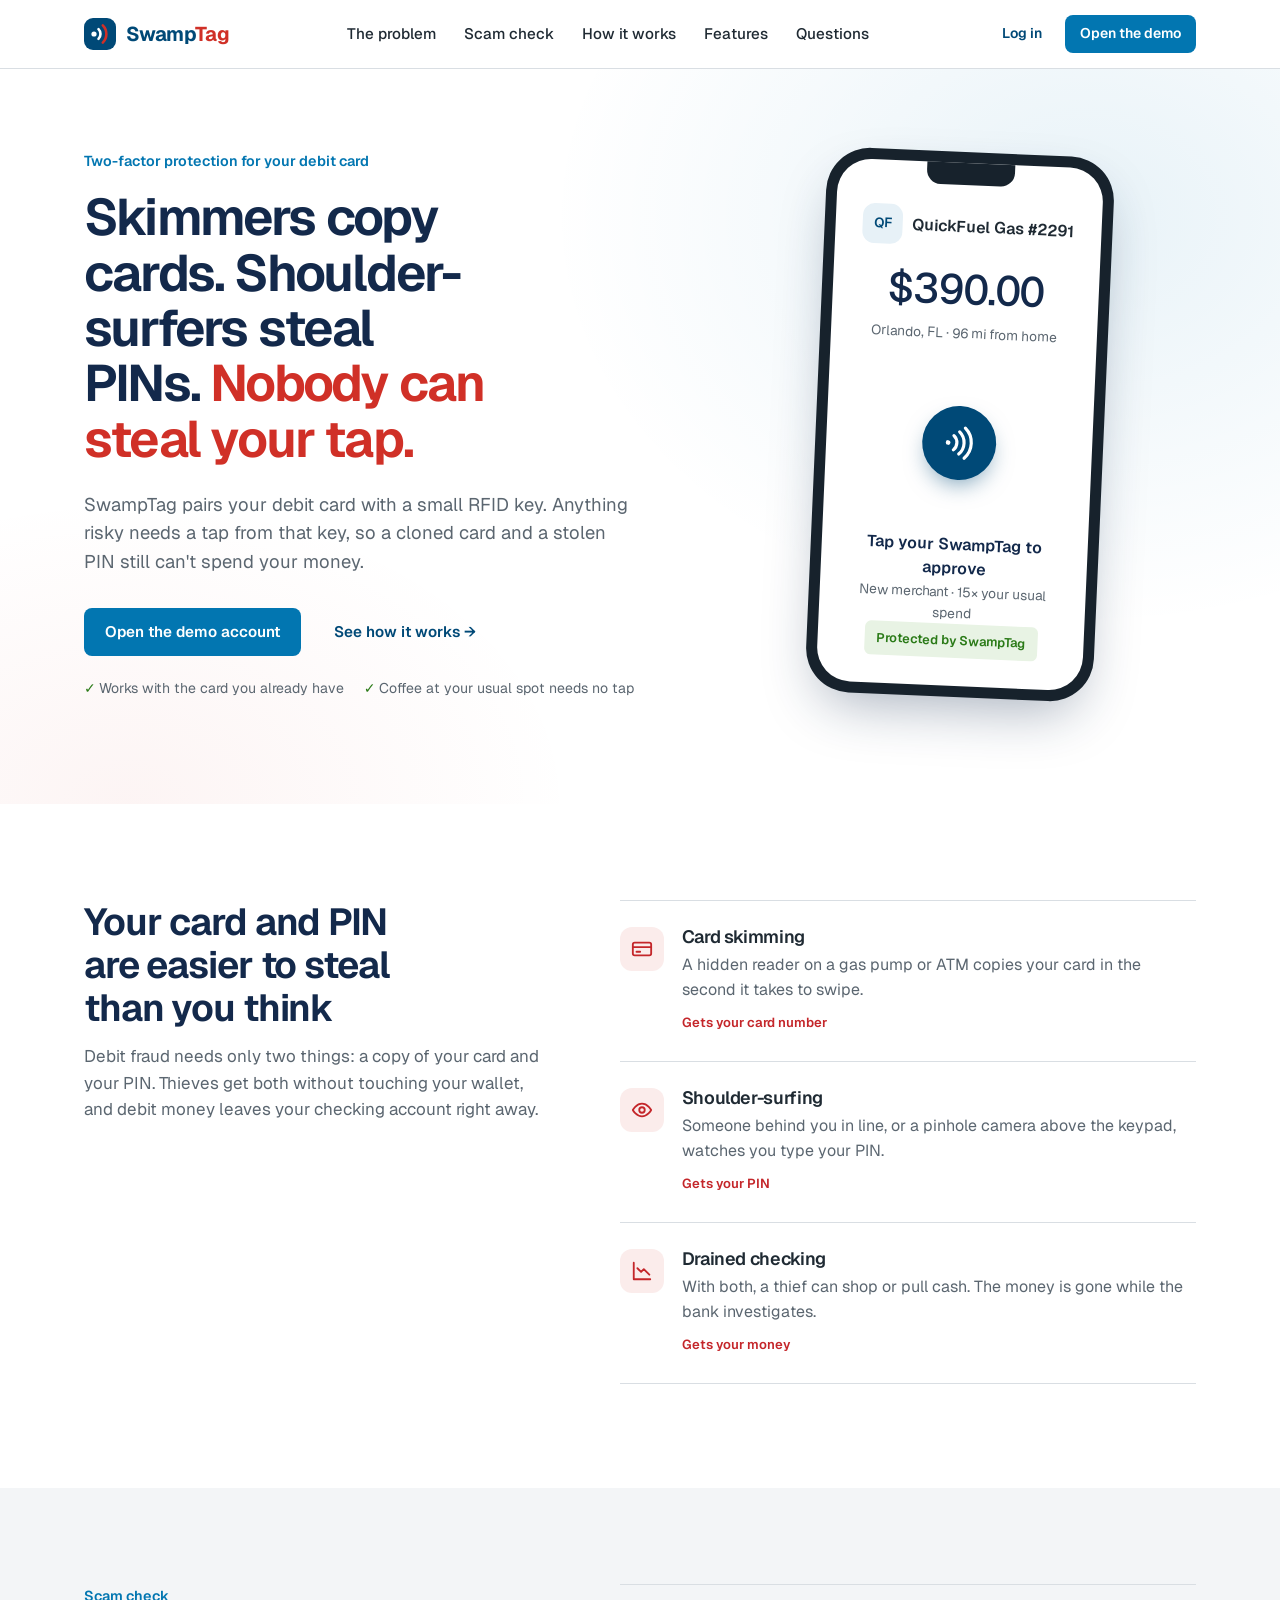
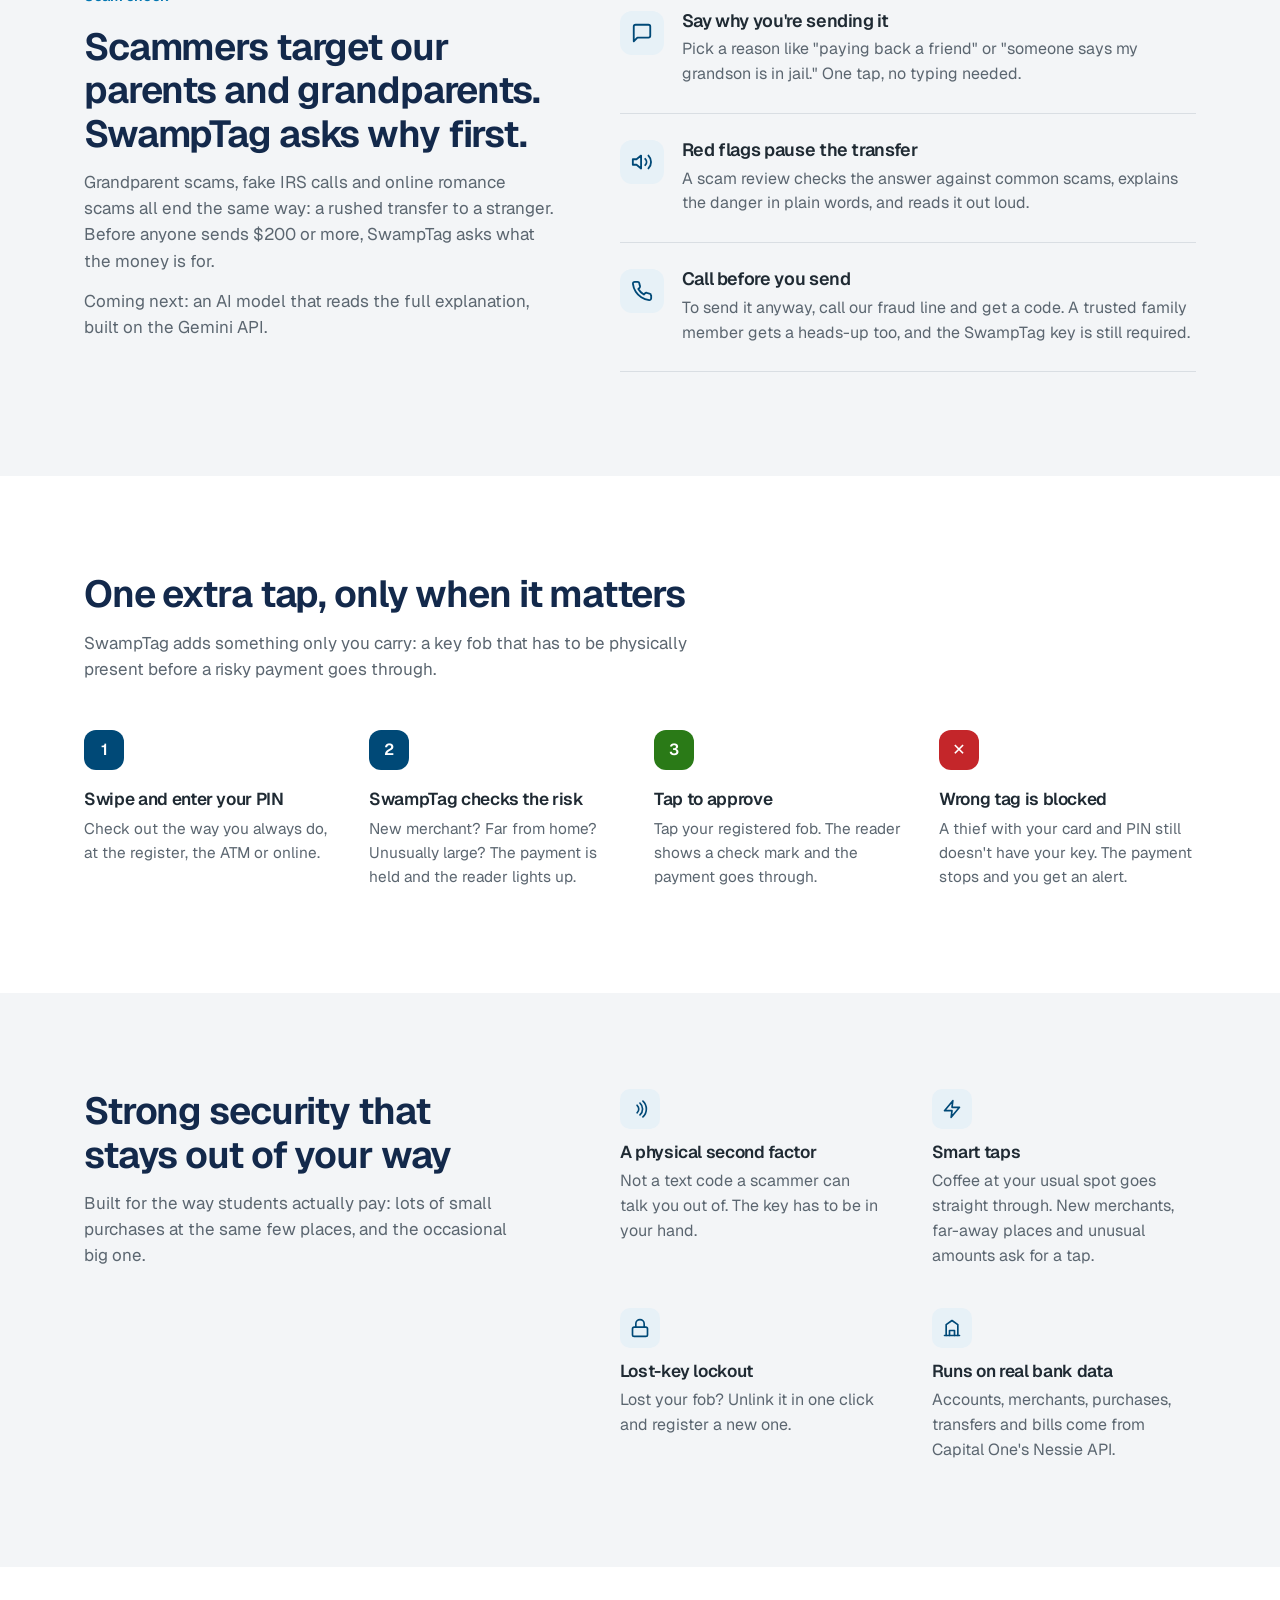
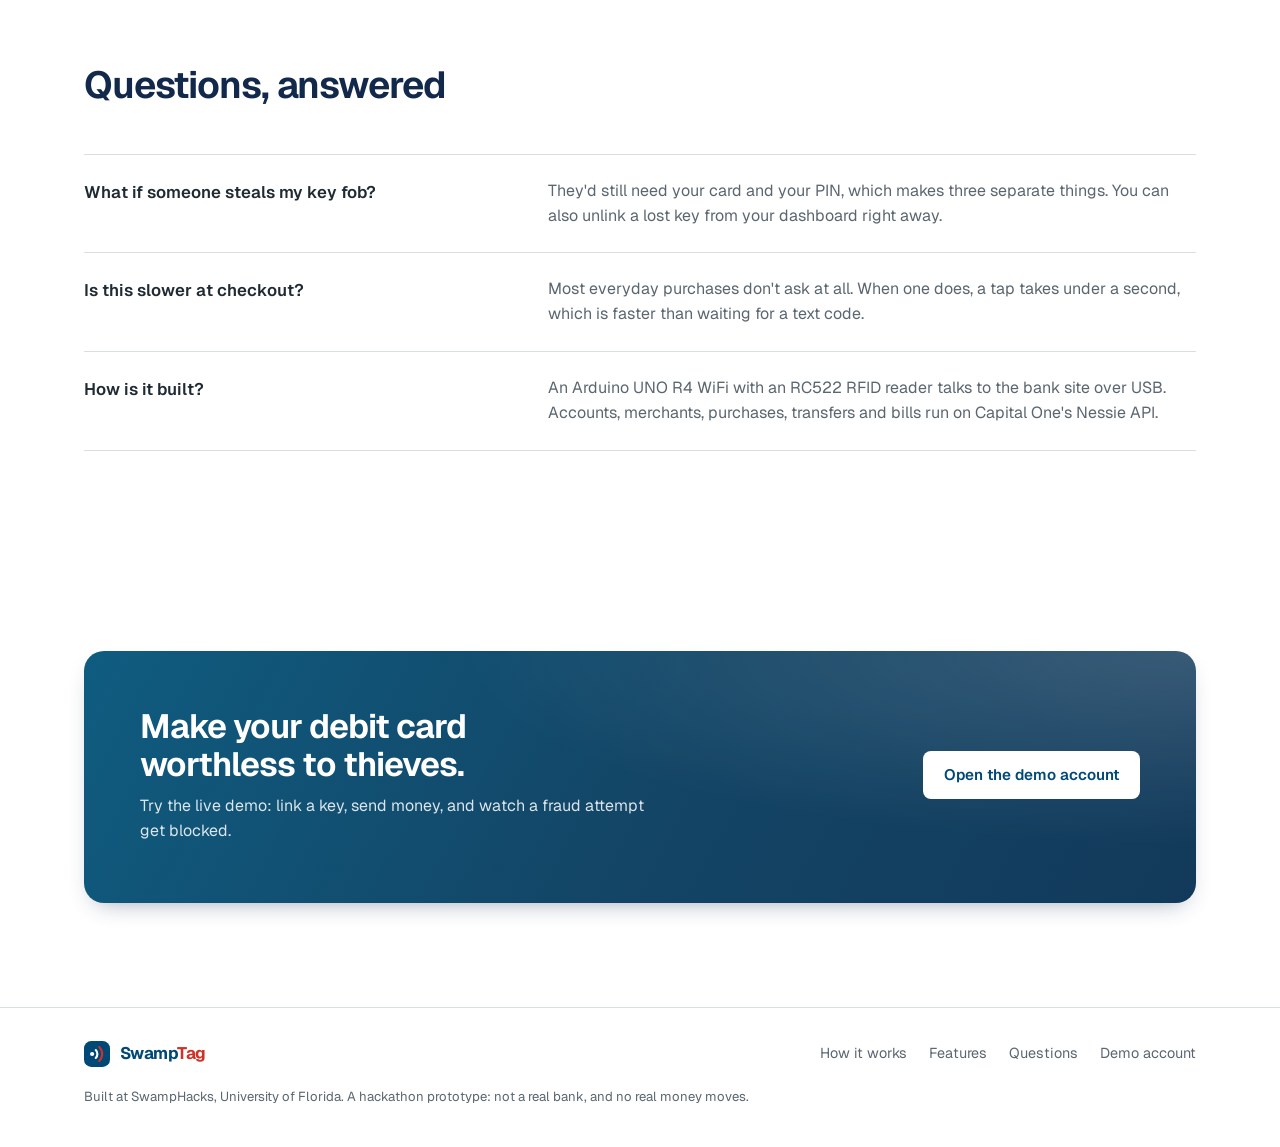
==== commit 060d28ec: "Add Scam check for older adults, 3D-printable reader, docs - Scam check: transfers of $200+ ask why;" ====
--- a/website/index.html
+++ b/website/index.html
@@ -31,6 +31,7 @@
       </a>
       <nav aria-label="Main">
         <a href="#security">The problem</a>
+        <a href="#scam-check">Scam check</a>
         <a href="#how">How it works</a>
         <a href="#features">Features</a>
         <a href="#faq">Questions</a>
@@ -116,7 +117,41 @@
       </div>
     </section>
 
-    <section class="section section-alt" id="how">
+    <section class="section section-alt" id="scam-check">
+      <div class="container split">
+        <div class="section-head">
+          <span class="eyebrow">Scam check</span>
+          <h2>Scammers target our parents and grandparents. SwampTag asks why first.</h2>
+          <p>Grandparent scams, fake IRS calls and online romance scams all end the same way: a rushed transfer to a stranger. Before anyone sends $200 or more, SwampTag asks what the money is for.</p>
+          <p class="section-foot">Coming next: an AI model that reads the full explanation, built on the Gemini API.</p>
+        </div>
+        <ol class="threat-list guard-list">
+          <li class="threat">
+            <div class="icon"><svg viewBox="0 0 24 24" fill="none" stroke="currentColor" stroke-width="2" stroke-linecap="round" stroke-linejoin="round"><path d="M21 15a2 2 0 0 1-2 2H7l-4 4V5a2 2 0 0 1 2-2h14a2 2 0 0 1 2 2z"/></svg></div>
+            <div>
+              <h3>Say why you're sending it</h3>
+              <p>Pick a reason like "paying back a friend" or "someone says my grandson is in jail." One tap, no typing needed.</p>
+            </div>
+          </li>
+          <li class="threat">
+            <div class="icon"><svg viewBox="0 0 24 24" fill="none" stroke="currentColor" stroke-width="2" stroke-linecap="round" stroke-linejoin="round"><path d="M11 5 6 9H2v6h4l5 4z"/><path d="M15.5 8.5a5 5 0 0 1 0 7"/><path d="M19 5a10 10 0 0 1 0 14"/></svg></div>
+            <div>
+              <h3>Red flags pause the transfer</h3>
+              <p>A scam review checks the answer against common scams, explains the danger in plain words, and reads it out loud.</p>
+            </div>
+          </li>
+          <li class="threat">
+            <div class="icon"><svg viewBox="0 0 24 24" fill="none" stroke="currentColor" stroke-width="2" stroke-linecap="round" stroke-linejoin="round"><path d="M22 16.9v3a2 2 0 0 1-2.2 2 19.8 19.8 0 0 1-8.6-3.1 19.5 19.5 0 0 1-6-6A19.8 19.8 0 0 1 2.1 4.2 2 2 0 0 1 4.1 2h3a2 2 0 0 1 2 1.7c.1.9.4 1.8.7 2.7a2 2 0 0 1-.5 2.1L8 9.8a16 16 0 0 0 6 6l1.3-1.3a2 2 0 0 1 2.1-.4c.9.3 1.8.6 2.7.7a2 2 0 0 1 1.7 2z"/></svg></div>
+            <div>
+              <h3>Call before you send</h3>
+              <p>To send it anyway, call our fraud line and get a code. A trusted family member gets a heads-up too, and the SwampTag key is still required.</p>
+            </div>
+          </li>
+        </ol>
+      </div>
+    </section>
+
+    <section class="section" id="how">
       <div class="container">
         <div class="section-head">
           <h2>One extra tap, only when it matters</h2>
@@ -143,7 +178,7 @@
       </div>
     </section>
 
-    <section class="section" id="features">
+    <section class="section section-alt" id="features">
       <div class="container split">
         <div class="section-head">
           <h2>Strong security that stays out of your way</h2>
@@ -174,7 +209,7 @@
       </div>
     </section>
 
-    <section class="section section-alt" id="faq">
+    <section class="section" id="faq">
       <div class="container">
         <div class="section-head">
           <h2>Questions, answered</h2>
--- a/website/css/styles.css
+++ b/website/css/styles.css
@@ -238,6 +238,9 @@
 .threat h3 { font-size: 1.12rem; font-weight: 600; margin-bottom: 6px; }
 .threat p { color: var(--muted); max-width: 52ch; }
 .threat .gets { display: inline-block; margin-top: 10px; font-size: 0.82rem; font-weight: 600; color: var(--danger); }
+
+.guard-list .icon { background: var(--link-soft); color: var(--brand); }
+.section-foot { margin-top: 18px; font-size: 0.9rem; color: var(--muted); }
 
 .steps { display: grid; grid-template-columns: repeat(4, 1fr); gap: 28px; counter-reset: step; }
 .step { position: relative; padding-top: 60px; }
@@ -488,6 +491,30 @@
 .fraud-banner { background: var(--danger-soft); color: var(--danger); border-radius: var(--radius-sm); padding: 10px 14px; font-size: 0.86rem; font-weight: 500; margin-bottom: 14px; text-align: left; }
 .field-gap { margin-top: 12px; }
 
+/* Scam check: "Why are you sending this?" */
+.reason-list { display: grid; gap: 8px; margin: 0 0 14px; padding: 0; border: none; }
+.reason-list legend { font-weight: 600; margin-bottom: 8px; padding: 0; }
+.reason { display: flex; gap: 10px; align-items: flex-start; padding: 11px 12px; border: 1.5px solid var(--border); border-radius: var(--radius-sm); cursor: pointer; font-size: 0.93rem; transition: border-color 0.2s var(--ease), background 0.2s var(--ease); }
+.reason:hover { border-color: var(--link); }
+.reason:has(input:checked) { border-color: var(--link); background: var(--link-soft); }
+.reason input { margin-top: 3px; accent-color: var(--link); }
+textarea.input { resize: vertical; min-height: 64px; }
+.scam-warning { text-align: left; }
+.scam-warning .result-icon { margin-left: 0; }
+.scam-warning h2 { font-size: 1.3rem; color: var(--danger); font-weight: 600; margin-bottom: 8px; }
+.review-box { margin: 4px 0 14px; padding: 12px 14px; border-radius: var(--radius-sm); background: var(--danger-soft); }
+.review-box .risk-label { display: block; font-size: 0.78rem; font-weight: 600; color: var(--danger); margin-bottom: 6px; }
+.review-box ul { margin: 0; padding-left: 18px; font-size: 0.9rem; }
+.review-box li + li { margin-top: 4px; }
+.call-box { display: grid; gap: 4px; margin: 14px 0; padding: 14px; border: 1.5px solid var(--link); border-radius: var(--radius-sm); background: var(--link-soft); font-size: 0.92rem; }
+.call-number { font-size: 1.4rem; font-weight: 600; letter-spacing: -0.01em; font-variant-numeric: tabular-nums; }
+.verify-form { margin-top: 10px; padding-top: 14px; border-top: 1px dashed var(--border); }
+.verify-form label { display: block; font-weight: 600; font-size: 0.88rem; margin-bottom: 6px; }
+.verify-row { display: flex; gap: 8px; }
+.verify-row .input { flex: 1; letter-spacing: 0.2em; font-variant-numeric: tabular-nums; }
+.fine-print { margin-top: 14px; font-size: 0.75rem; color: var(--muted); text-align: center; }
+.notice { margin: 14px 0 20px; padding: 10px 12px; border-radius: var(--radius-sm); background: var(--surface-2); font-size: 0.88rem; }
+
 /* ---------- Toast ---------- */
 
 .toast-stack { position: fixed; bottom: 20px; right: 20px; z-index: var(--z-toast); display: grid; gap: 10px; max-width: calc(100vw - 32px); }
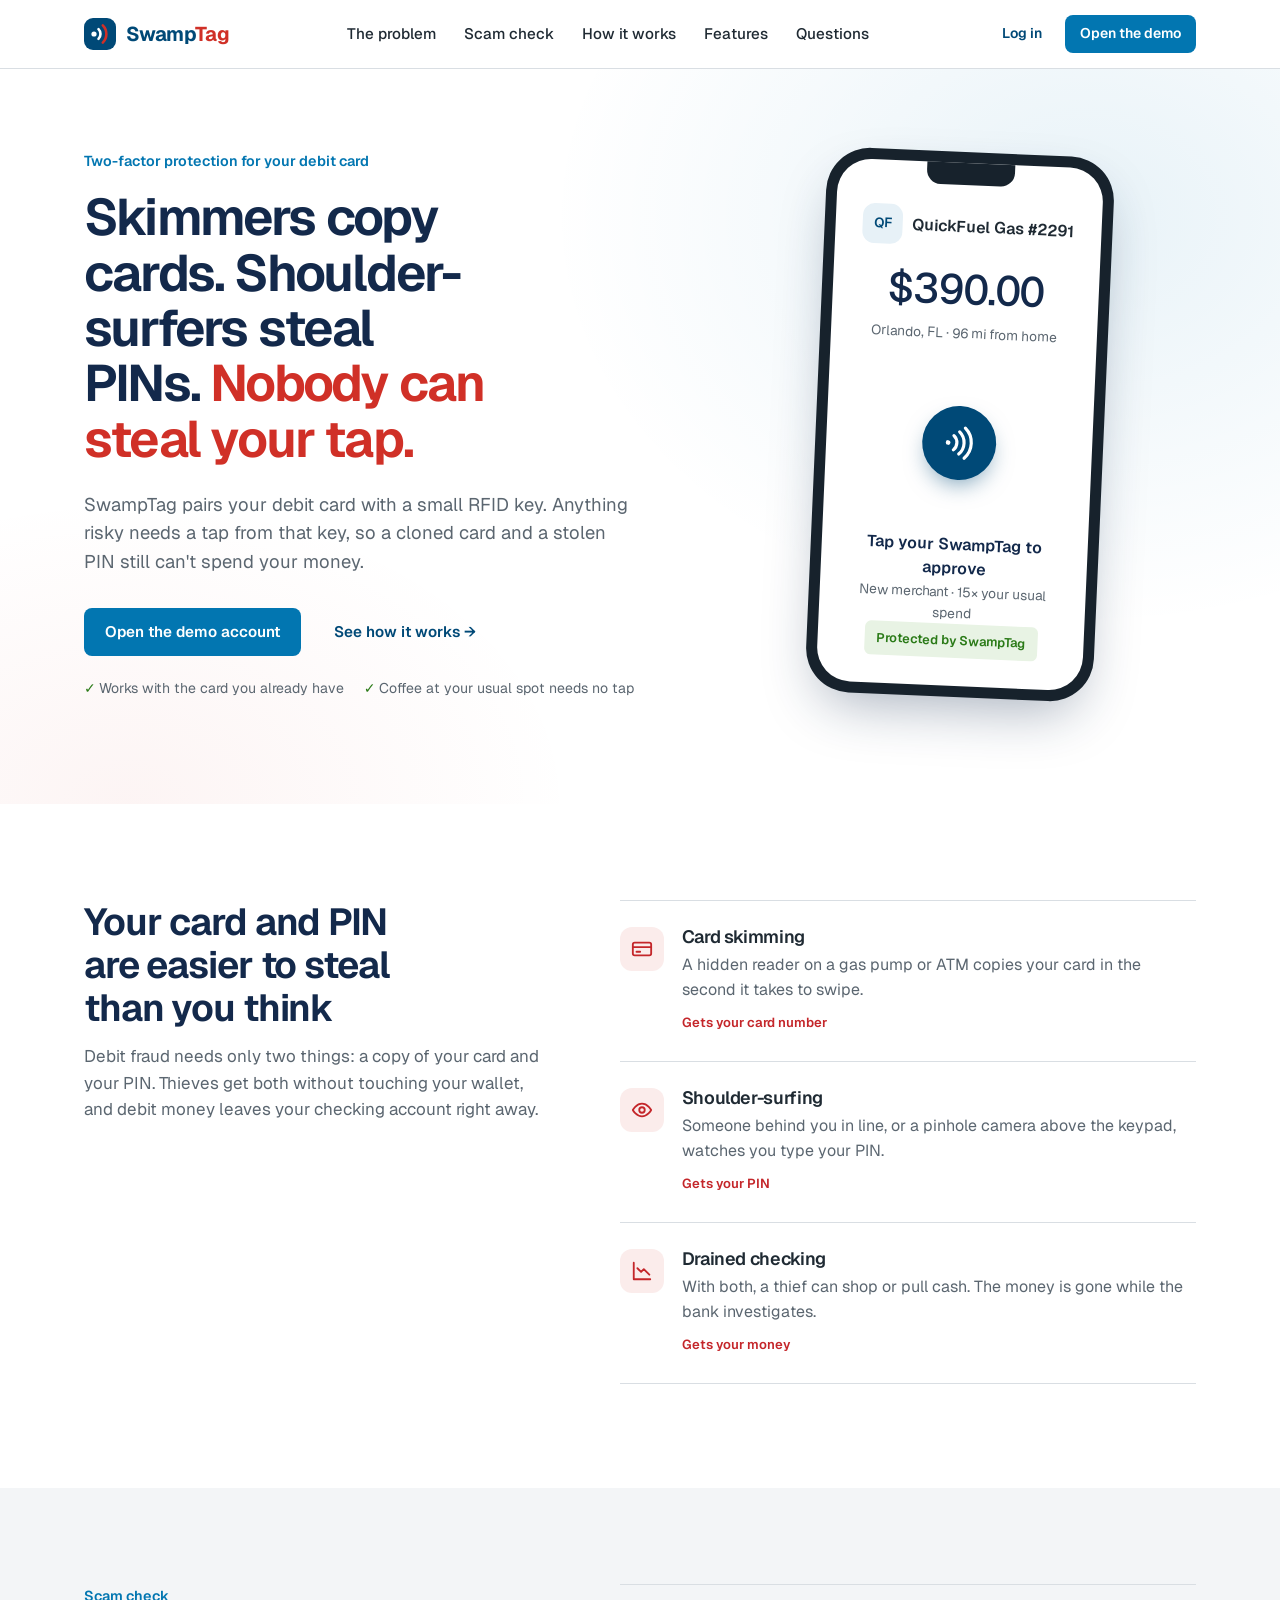
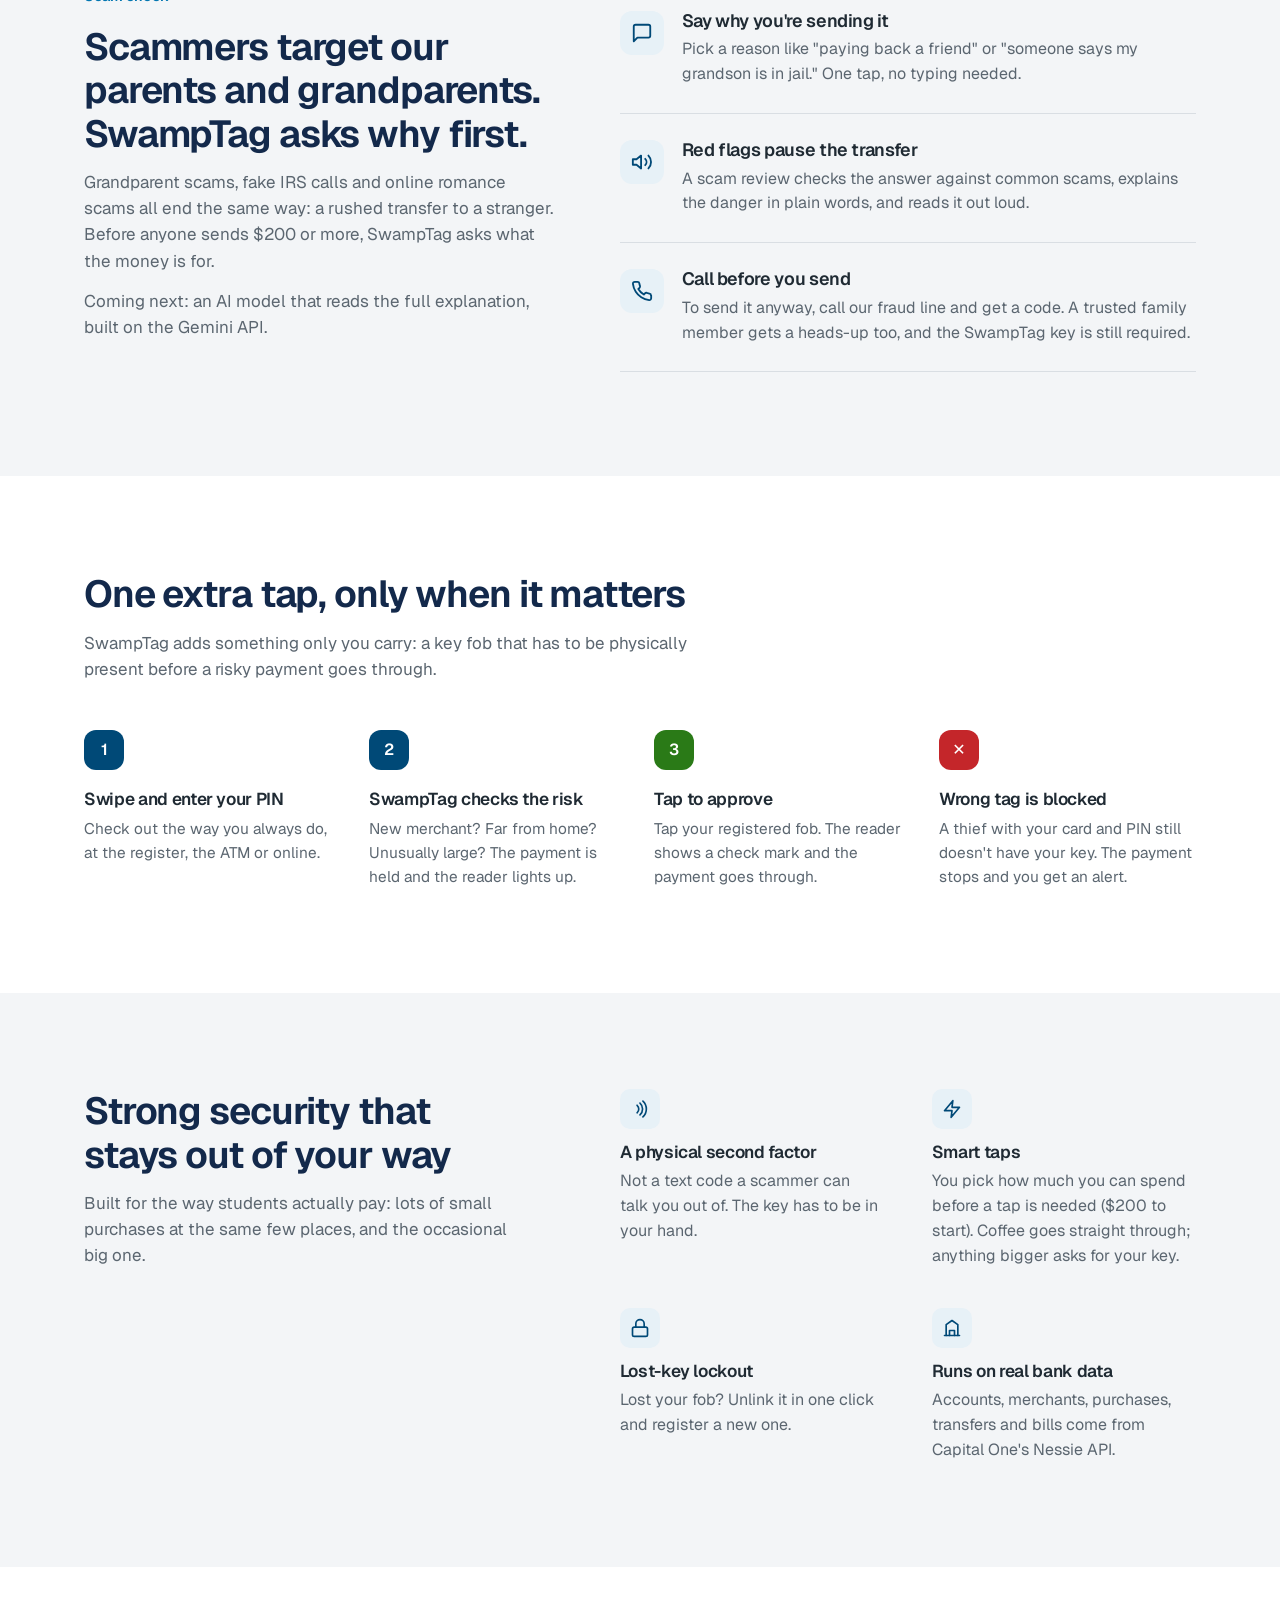
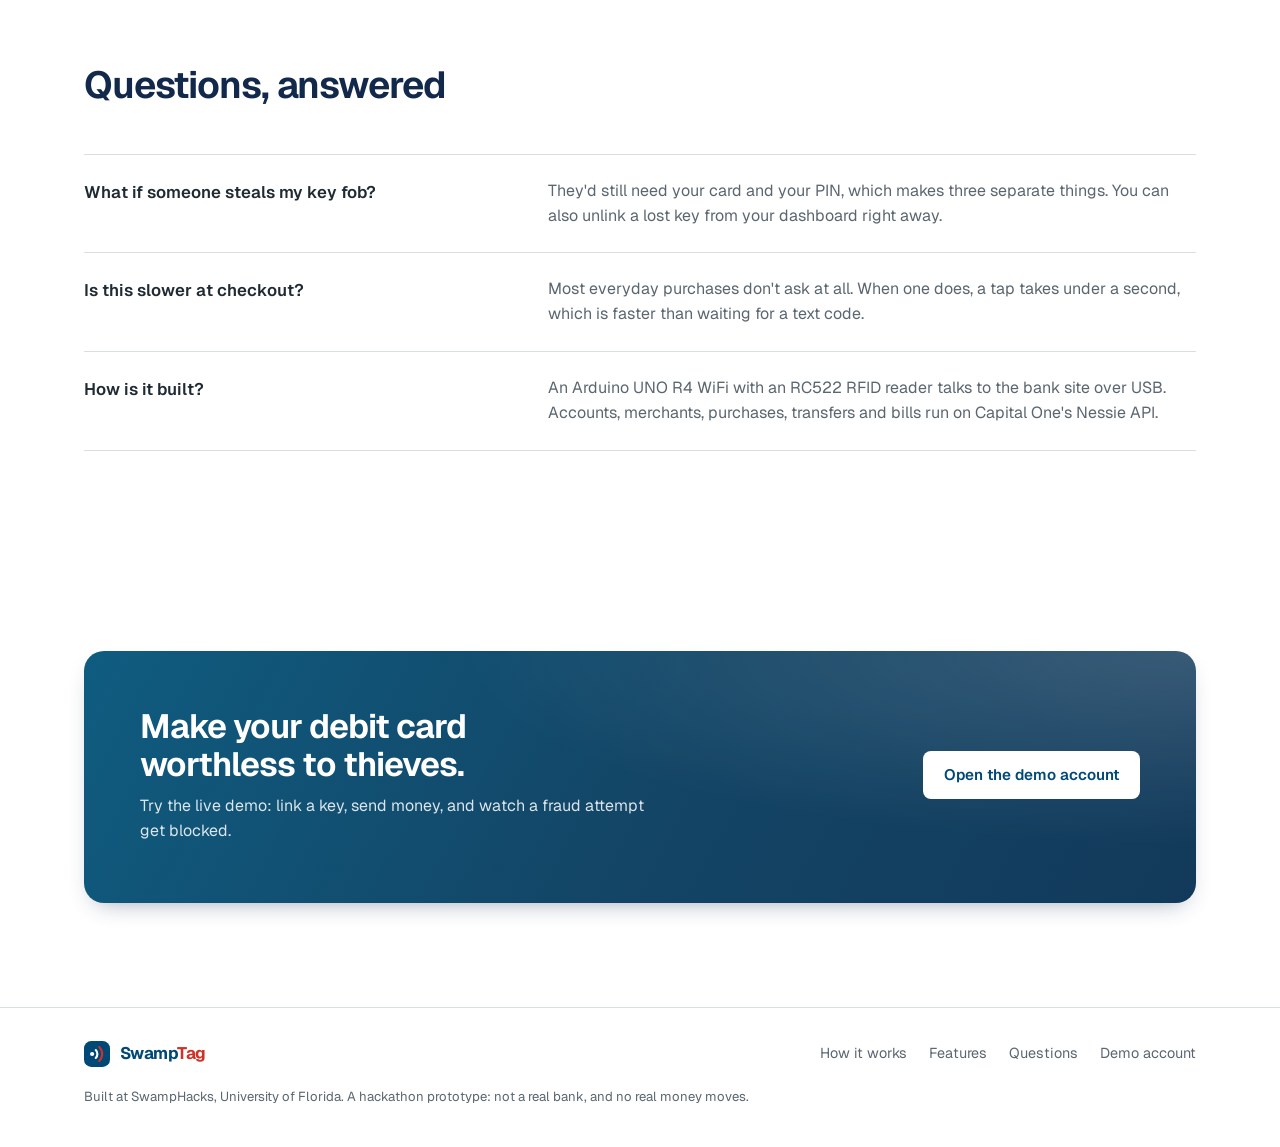
==== commit 6f1b7b7c: "Add a user-set tap limit for smart taps After linking a key, SwampTag asks how much can be spent bef" ====
--- a/website/index.html
+++ b/website/index.html
@@ -193,7 +193,7 @@
           <div class="feature">
             <div class="icon"><svg viewBox="0 0 24 24" fill="none" stroke="currentColor" stroke-width="2" stroke-linecap="round" stroke-linejoin="round"><path d="M13 2 3 14h9l-1 8 10-12h-9z"/></svg></div>
             <h3>Smart taps</h3>
-            <p>Coffee at your usual spot goes straight through. New merchants, far-away places and unusual amounts ask for a tap.</p>
+            <p>You pick how much you can spend before a tap is needed ($200 to start). Coffee goes straight through; anything bigger asks for your key.</p>
           </div>
           <div class="feature">
             <div class="icon"><svg viewBox="0 0 24 24" fill="none" stroke="currentColor" stroke-width="2" stroke-linecap="round" stroke-linejoin="round"><rect x="3" y="11" width="18" height="11" rx="2"/><path d="M7 11V7a5 5 0 0 1 10 0v4"/></svg></div>
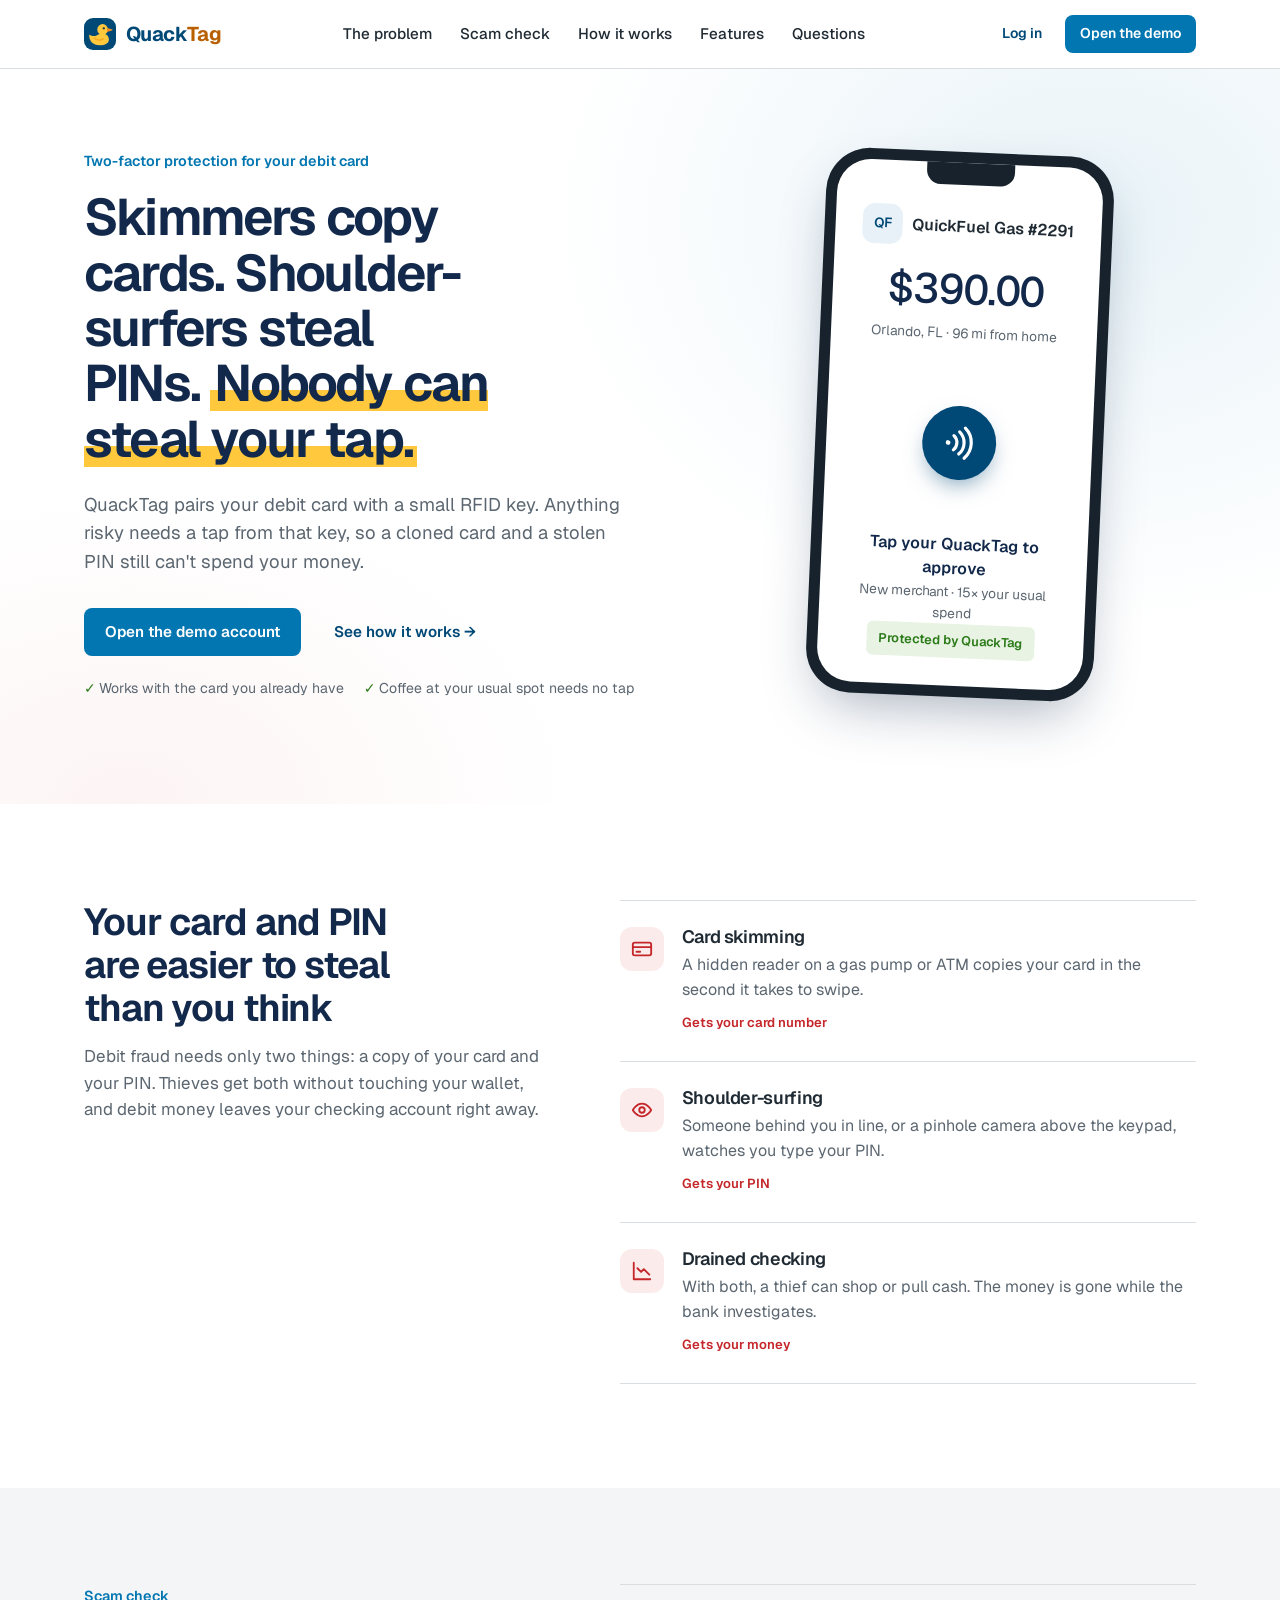
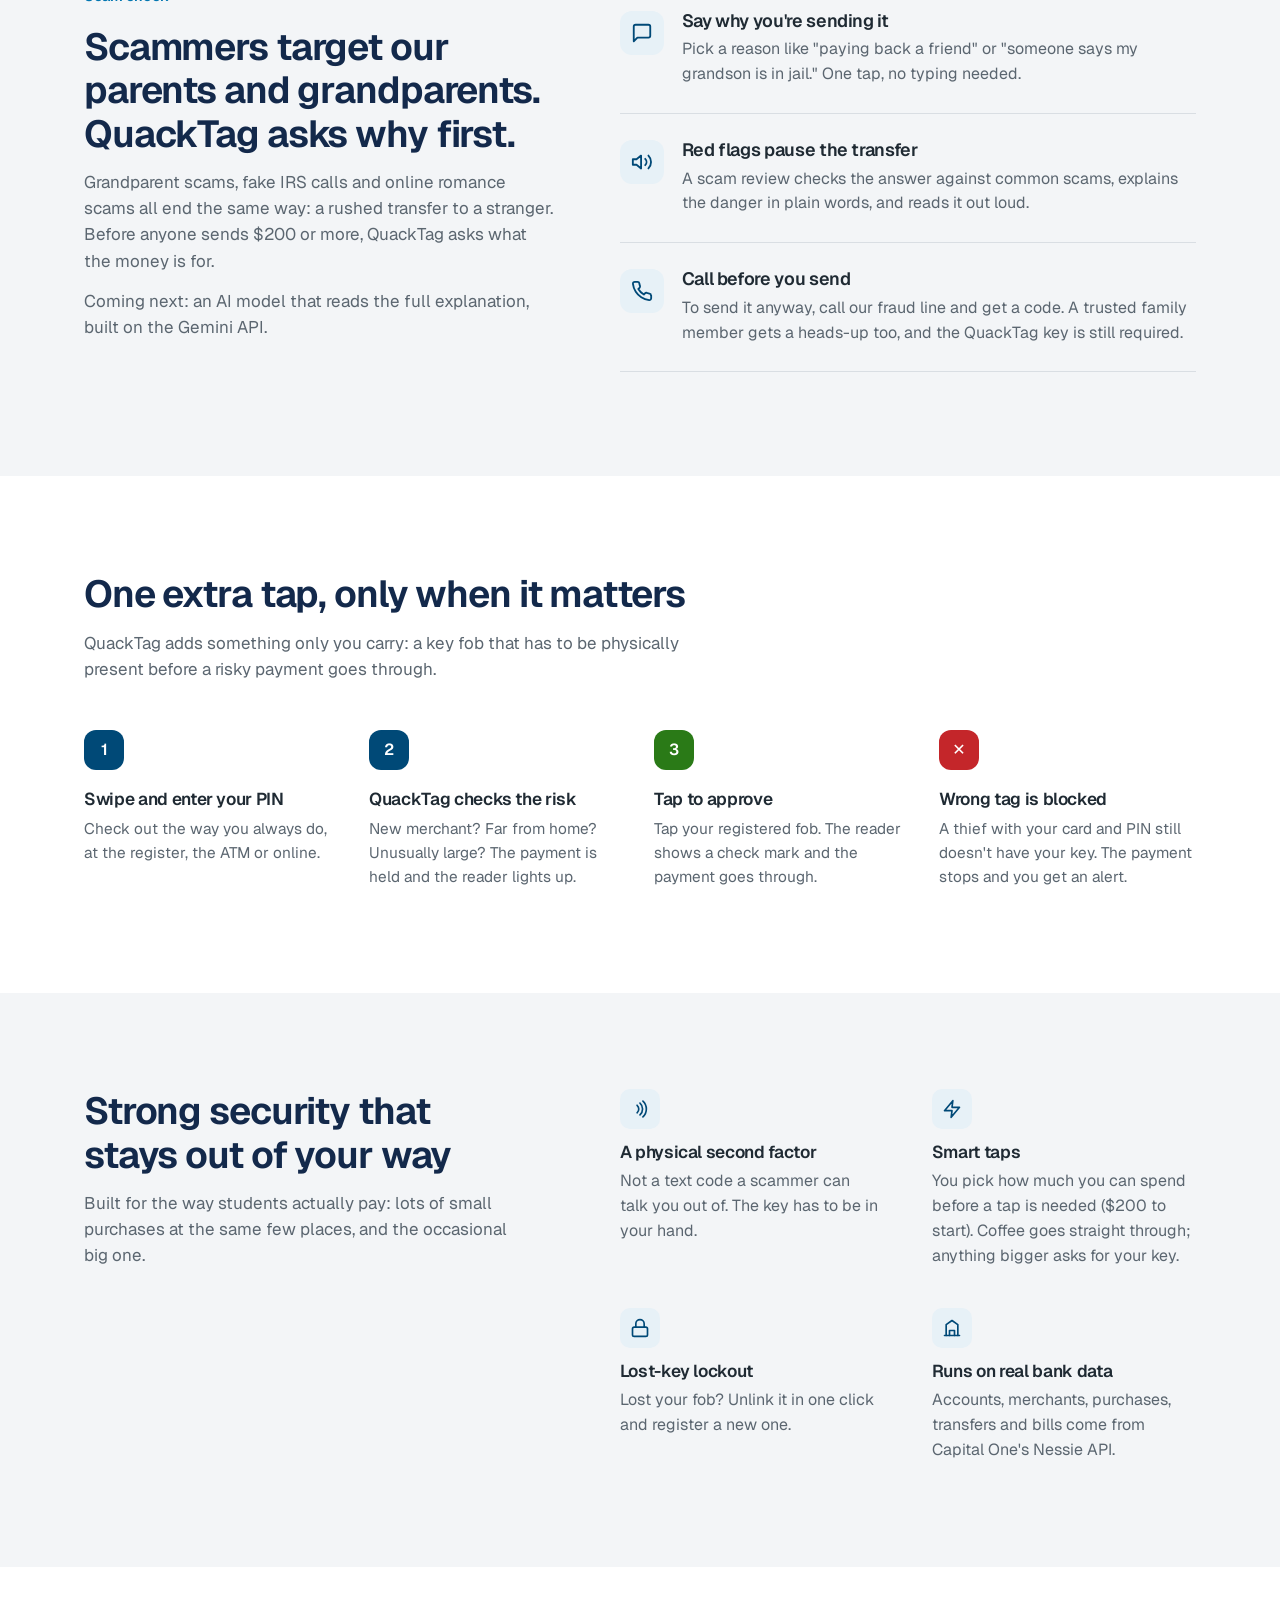
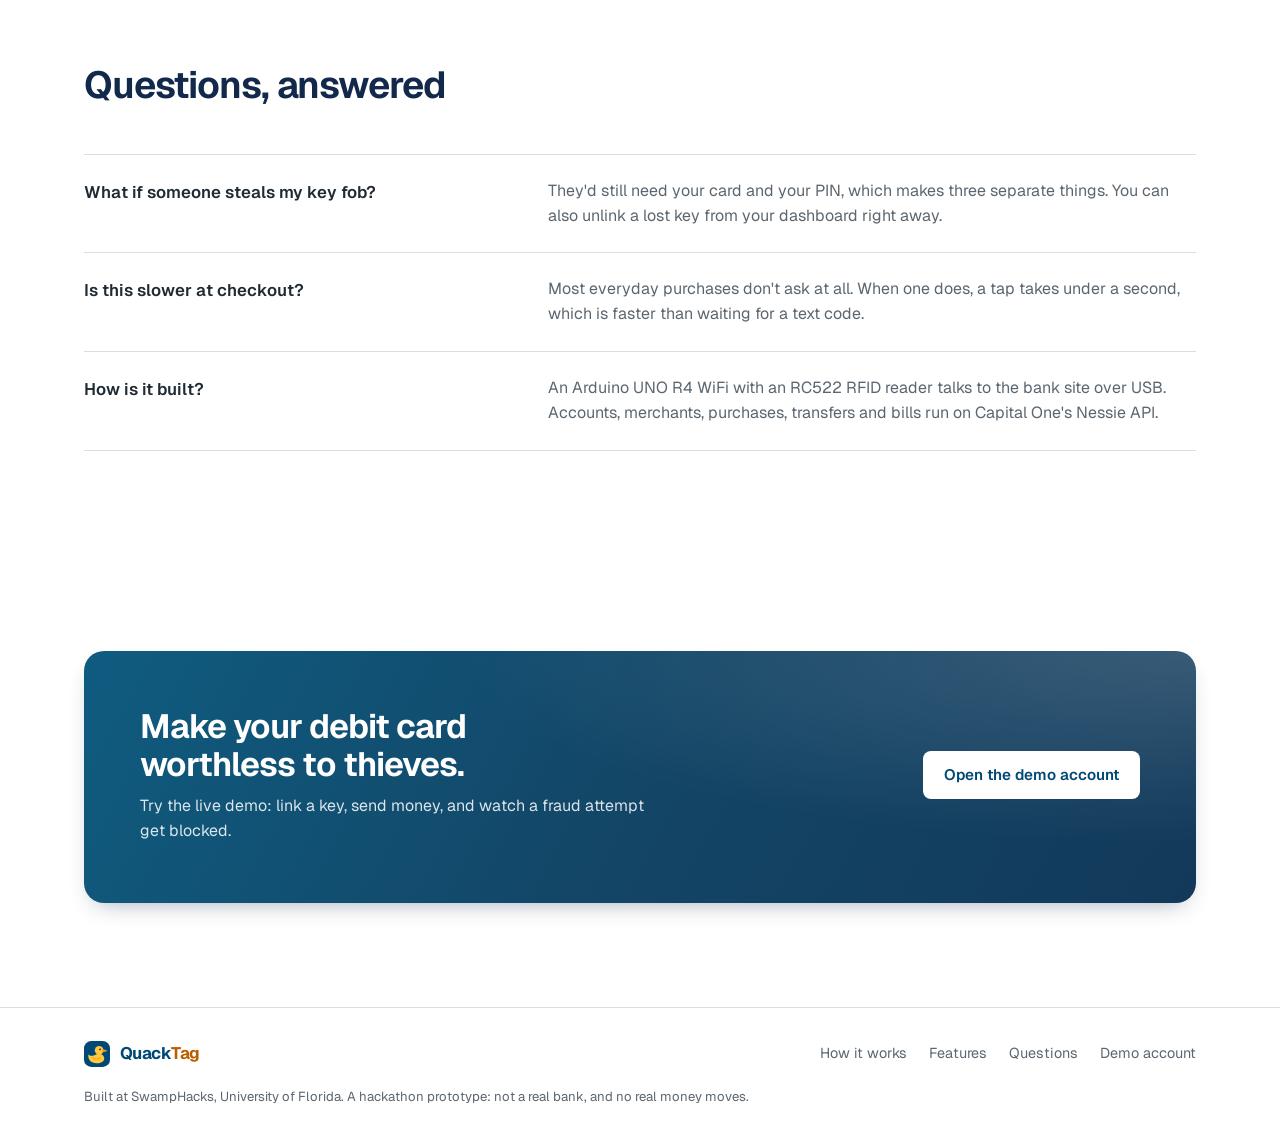
==== commit e7e3eed1: "Rebrand to QuackTag: duck logo, yellow and orange accents, renamed files - New logo (website/logo.sv" ====
--- a/website/index.html
+++ b/website/index.html
@@ -3,10 +3,10 @@
 <head>
   <meta charset="utf-8">
   <meta name="viewport" content="width=device-width, initial-scale=1">
-  <title>SwampTag – Tap to approve risky payments</title>
-  <meta name="description" content="SwampTag pairs your debit card with an RFID key. Risky payments need a tap, so a skimmed card and a stolen PIN can't spend your money.">
+  <title>QuackTag – Tap to approve risky payments</title>
+  <meta name="description" content="QuackTag pairs your debit card with an RFID key. Risky payments need a tap, so a skimmed card and a stolen PIN can't spend your money.">
   <meta name="theme-color" content="#004977">
-  <meta property="og:title" content="SwampTag – Tap to approve risky payments">
+  <meta property="og:title" content="QuackTag – Tap to approve risky payments">
   <meta property="og:description" content="Skimmers copy cards. Shoulder-surfers steal PINs. Nobody can steal your tap.">
   <meta property="og:type" content="website">
   <link rel="icon" href="favicon.svg" type="image/svg+xml">
@@ -20,14 +20,16 @@
 
   <header class="site-nav">
     <div class="container">
-      <a class="logo" href="index.html" aria-label="SwampTag home">
+      <a class="logo" href="index.html" aria-label="QuackTag home">
         <svg viewBox="0 0 32 32" aria-hidden="true">
-          <rect width="32" height="32" rx="9" fill="#004977"/>
-          <circle cx="10" cy="16" r="2.6" fill="#fff"/>
-          <path d="M14.5 11.2a6.8 6.8 0 0 1 0 9.6" stroke="#fff" stroke-width="2.6" fill="none" stroke-linecap="round"/>
-          <path d="M18.8 7.4a12.2 12.2 0 0 1 0 17.2" stroke="#d03027" stroke-width="2.6" fill="none" stroke-linecap="round"/>
+  <rect width="32" height="32" rx="9" fill="#004977"/>
+  <path d="M5.2 16.6c1.7 1.5 4.3 1.9 6.8 1.1 2.1-.7 3.6-2.1 6.3-2.1 3.9 0 6.6 2.7 6.6 5.8 0 3.6-3.6 5.9-9.4 5.9-6.4 0-10.6-3.9-10.3-10.7z" fill="#FFC83D"/>
+  <path d="M10.6 20.2c2.4 2.2 6.2 2.4 8.6.6" stroke="#F5A623" stroke-width="1.5" fill="none" stroke-linecap="round"/>
+  <circle cx="18.6" cy="11.4" r="5.3" fill="#FFC83D"/>
+  <path d="M23 9.9l5 1.4c.6.2.6 1 0 1.2l-5 1.5z" fill="#F28C1E"/>
+  <circle cx="19.8" cy="10.3" r="1.15" fill="#13294b"/>
         </svg>
-        <span>Swamp<em>Tag</em></span>
+        <span>Quack<em>Tag</em></span>
       </a>
       <nav aria-label="Main">
         <a href="#security">The problem</a>
@@ -49,7 +51,7 @@
         <div>
           <span class="eyebrow">Two-factor protection for your debit card</span>
           <h1>Skimmers copy cards. Shoulder-surfers steal PINs. <span class="accent">Nobody can steal your tap.</span></h1>
-          <p class="lead">SwampTag pairs your debit card with a small RFID key. Anything risky needs a tap from that key, so a cloned card and a stolen PIN still can't spend your money.</p>
+          <p class="lead">QuackTag pairs your debit card with a small RFID key. Anything risky needs a tap from that key, so a cloned card and a stolen PIN still can't spend your money.</p>
           <div class="hero-ctas">
             <a class="btn btn-primary" href="login.html">Open the demo account</a>
             <a class="btn btn-ghost" href="#how">See how it works →</a>
@@ -74,9 +76,9 @@
                 </svg>
               </div>
             </div>
-            <div class="phone-cta">Tap your SwampTag to approve</div>
+            <div class="phone-cta">Tap your QuackTag to approve</div>
             <div class="phone-sub">New merchant · 15× your usual spend</div>
-            <div class="phone-badge">Protected by SwampTag</div>
+            <div class="phone-badge">Protected by QuackTag</div>
           </div>
         </div>
       </div>
@@ -121,8 +123,8 @@
       <div class="container split">
         <div class="section-head">
           <span class="eyebrow">Scam check</span>
-          <h2>Scammers target our parents and grandparents. SwampTag asks why first.</h2>
-          <p>Grandparent scams, fake IRS calls and online romance scams all end the same way: a rushed transfer to a stranger. Before anyone sends $200 or more, SwampTag asks what the money is for.</p>
+          <h2>Scammers target our parents and grandparents. QuackTag asks why first.</h2>
+          <p>Grandparent scams, fake IRS calls and online romance scams all end the same way: a rushed transfer to a stranger. Before anyone sends $200 or more, QuackTag asks what the money is for.</p>
           <p class="section-foot">Coming next: an AI model that reads the full explanation, built on the Gemini API.</p>
         </div>
         <ol class="threat-list guard-list">
@@ -144,7 +146,7 @@
             <div class="icon"><svg viewBox="0 0 24 24" fill="none" stroke="currentColor" stroke-width="2" stroke-linecap="round" stroke-linejoin="round"><path d="M22 16.9v3a2 2 0 0 1-2.2 2 19.8 19.8 0 0 1-8.6-3.1 19.5 19.5 0 0 1-6-6A19.8 19.8 0 0 1 2.1 4.2 2 2 0 0 1 4.1 2h3a2 2 0 0 1 2 1.7c.1.9.4 1.8.7 2.7a2 2 0 0 1-.5 2.1L8 9.8a16 16 0 0 0 6 6l1.3-1.3a2 2 0 0 1 2.1-.4c.9.3 1.8.6 2.7.7a2 2 0 0 1 1.7 2z"/></svg></div>
             <div>
               <h3>Call before you send</h3>
-              <p>To send it anyway, call our fraud line and get a code. A trusted family member gets a heads-up too, and the SwampTag key is still required.</p>
+              <p>To send it anyway, call our fraud line and get a code. A trusted family member gets a heads-up too, and the QuackTag key is still required.</p>
             </div>
           </li>
         </ol>
@@ -155,7 +157,7 @@
       <div class="container">
         <div class="section-head">
           <h2>One extra tap, only when it matters</h2>
-          <p>SwampTag adds something only you carry: a key fob that has to be physically present before a risky payment goes through.</p>
+          <p>QuackTag adds something only you carry: a key fob that has to be physically present before a risky payment goes through.</p>
         </div>
         <div class="steps">
           <div class="step">
@@ -163,7 +165,7 @@
             <p>Check out the way you always do, at the register, the ATM or online.</p>
           </div>
           <div class="step">
-            <h3>SwampTag checks the risk</h3>
+            <h3>QuackTag checks the risk</h3>
             <p>New merchant? Far from home? Unusually large? The payment is held and the reader lights up.</p>
           </div>
           <div class="step step-good">
@@ -246,14 +248,16 @@
 
   <footer class="site-footer">
     <div class="container">
-      <a class="logo" href="index.html" aria-label="SwampTag home">
+      <a class="logo" href="index.html" aria-label="QuackTag home">
         <svg viewBox="0 0 32 32" aria-hidden="true">
-          <rect width="32" height="32" rx="9" fill="#004977"/>
-          <circle cx="10" cy="16" r="2.6" fill="#fff"/>
-          <path d="M14.5 11.2a6.8 6.8 0 0 1 0 9.6" stroke="#fff" stroke-width="2.6" fill="none" stroke-linecap="round"/>
-          <path d="M18.8 7.4a12.2 12.2 0 0 1 0 17.2" stroke="#d03027" stroke-width="2.6" fill="none" stroke-linecap="round"/>
+  <rect width="32" height="32" rx="9" fill="#004977"/>
+  <path d="M5.2 16.6c1.7 1.5 4.3 1.9 6.8 1.1 2.1-.7 3.6-2.1 6.3-2.1 3.9 0 6.6 2.7 6.6 5.8 0 3.6-3.6 5.9-9.4 5.9-6.4 0-10.6-3.9-10.3-10.7z" fill="#FFC83D"/>
+  <path d="M10.6 20.2c2.4 2.2 6.2 2.4 8.6.6" stroke="#F5A623" stroke-width="1.5" fill="none" stroke-linecap="round"/>
+  <circle cx="18.6" cy="11.4" r="5.3" fill="#FFC83D"/>
+  <path d="M23 9.9l5 1.4c.6.2.6 1 0 1.2l-5 1.5z" fill="#F28C1E"/>
+  <circle cx="19.8" cy="10.3" r="1.15" fill="#13294b"/>
         </svg>
-        <span>Swamp<em>Tag</em></span>
+        <span>Quack<em>Tag</em></span>
       </a>
       <nav aria-label="Footer">
         <a href="#how">How it works</a>
--- a/website/css/styles.css
+++ b/website/css/styles.css
@@ -1,5 +1,5 @@
-/* SwampTag design system: a clean banking style
-   (gradient account tiles, navy and blue, red reserved for accents and danger).
+/* QuackTag design system: a clean banking style
+   (gradient account tiles, navy and blue, duck yellow + beak orange as the brand accent, red only for danger).
    See STYLE_GUIDE.md in the project root for how to use these tokens. */
 
 :root {
@@ -8,7 +8,10 @@
   --link: #0276b1;           /* action blue: primary buttons, links, focus, active tab */
   --link-dark: #01608f;
   --link-soft: #e7f1f7;
-  --accent: #d03027;         /* red: logo swoosh, hero highlight, fraud */
+  --accent: #F5A623;         /* duck orange-yellow: brand accent (fills, underlines) */
+  --accent-ink: #B85F00;     /* beak orange, dark enough for text on white */
+  --duck: #FFC83D;           /* duck yellow: logo, highlights, active underline */
+  --duck-soft: #FFF6DA;
 
   --green: #2a7a17;
   --green-soft: #e8f3e4;
@@ -104,7 +107,7 @@
 .logo { display: inline-flex; align-items: center; gap: 10px; font-weight: 700; font-size: 1.25rem; color: var(--brand); letter-spacing: -0.03em; }
 .logo:hover { text-decoration: none; }
 .logo svg { width: 32px; height: 32px; flex: none; }
-.logo span em { font-style: normal; color: var(--accent); }
+.logo span em { font-style: normal; color: var(--accent-ink); }
 
 /* ---------- Buttons ---------- */
 
@@ -191,7 +194,7 @@
 .hero .container { display: grid; grid-template-columns: 1.1fr 0.9fr; gap: 64px; align-items: center; }
 .eyebrow { display: inline-block; margin-bottom: 18px; font-size: 0.9rem; font-weight: 600; color: var(--link); }
 .hero h1 { font-size: clamp(2.1rem, 4.2vw, 3.2rem); font-weight: 650; line-height: 1.08; letter-spacing: -0.035em; color: var(--brand-dark); max-width: 14ch; }
-.hero h1 .accent { color: var(--accent); }
+.hero h1 .accent { color: var(--brand-dark); background: linear-gradient(transparent 60%, var(--duck) 60% 92%, transparent 92%); padding: 0 0.08em; }
 .hero .lead { font-size: 1.15rem; color: var(--muted); margin: 24px 0 32px; max-width: 46ch; }
 .hero-ctas { display: flex; gap: 12px; flex-wrap: wrap; align-items: center; }
 .hero-note { margin-top: 22px; font-size: 0.88rem; color: var(--muted); display: flex; gap: 20px; flex-wrap: wrap; }
@@ -315,7 +318,7 @@
 .app-nav .container { display: flex; align-items: center; height: 64px; gap: 28px; }
 .app-nav nav { display: flex; gap: 4px; flex: 1; height: 100%; }
 .app-nav nav a { display: flex; align-items: center; color: var(--muted); font-weight: 500; font-size: 0.94rem; padding: 0 14px; border-bottom: 2px solid transparent; transition: color 0.2s var(--ease), border-color 0.2s var(--ease); }
-.app-nav nav a[aria-current="page"], .app-nav nav a:hover { color: var(--link); border-bottom-color: var(--link); text-decoration: none; }
+.app-nav nav a[aria-current="page"], .app-nav nav a:hover { color: var(--link); border-bottom-color: var(--duck); text-decoration: none; }
 .app-user { display: flex; align-items: center; gap: 12px; margin-left: auto; }
 
 .avatar { width: 40px; height: 40px; border-radius: 12px; display: grid; place-items: center; font-weight: 600; font-size: 0.85rem; flex: none; background: var(--link-soft); color: var(--brand); overflow: hidden; }
@@ -332,7 +335,7 @@
 
 /* Gradient tiles */
 .tile { border-radius: var(--radius-lg); color: #fff; padding: 24px; box-shadow: var(--shadow-tile); overflow: hidden; }
-.tile-checking { background: var(--tile-checking); }
+.tile-checking { background: var(--tile-checking); box-shadow: var(--shadow-tile), inset 0 4px 0 var(--duck); }
 .tile-shield { background: var(--tile-shield); padding: 0; }
 .tile-row { display: flex; justify-content: space-between; align-items: flex-start; gap: 16px; }
 .tile-name { font-weight: 500; font-size: 1rem; }
@@ -341,7 +344,7 @@
 .tile-caption { font-size: 0.82rem; opacity: 0.82; text-align: right; }
 .tile-actions { display: flex; gap: 10px; flex-wrap: wrap; margin-top: 26px; }
 
-/* Slim SwampTag key strip under the account tile */
+/* Slim QuackTag key strip under the account tile */
 .key-strip { display: flex; align-items: center; gap: 14px; padding: 14px 18px; background: #fff; border: 1px solid var(--border); border-radius: var(--radius); }
 .key-strip .grow { flex: 1; min-width: 0; }
 .key-strip strong { display: block; font-weight: 600; }
@@ -362,7 +365,7 @@
 .row-button:hover { border-color: var(--link); }
 .row-button:active { transform: translateY(1px); }
 .row-button .rb-icon { width: 24px; height: 24px; flex: none; color: var(--brand); }
-.row-button.danger .rb-icon { color: var(--accent); }
+.row-button.danger .rb-icon { color: var(--danger); }
 .row-button small { display: block; font-weight: 400; font-size: 0.84rem; color: var(--muted); }
 
 /* Activity */
@@ -508,6 +511,14 @@
 .review-box li + li { margin-top: 4px; }
 .call-box { display: grid; gap: 4px; margin: 14px 0; padding: 14px; border: 1.5px solid var(--link); border-radius: var(--radius-sm); background: var(--link-soft); font-size: 0.92rem; }
 .call-number { font-size: 1.4rem; font-weight: 600; letter-spacing: -0.01em; font-variant-numeric: tabular-nums; }
+.call-box .btn { justify-self: start; margin-top: 4px; }
+
+/* Voice check: 🎤 recording and the demo-only representative button */
+.mic-row, .rep-row { display: flex; flex-wrap: wrap; align-items: center; gap: 8px; margin-top: 8px; }
+.rep-row { margin: 0 0 10px; }
+.rep-row.rep-center { justify-content: center; margin-top: 12px; }
+.mic-status, .rep-status { color: var(--muted); font-size: 0.85rem; }
+.btn.recording { border-color: var(--danger); color: var(--danger); }
 .verify-form { margin-top: 10px; padding-top: 14px; border-top: 1px dashed var(--border); }
 .verify-form label { display: block; font-weight: 600; font-size: 0.88rem; margin-bottom: 6px; }
 .verify-row { display: flex; gap: 8px; }
@@ -557,3 +568,179 @@
   .tab-bar a[aria-current="page"] { color: var(--link); }
   .tab-bar svg { width: 22px; height: 22px; }
 }
+
+/* ---------- Phone terminal (terminal.html, runs on the Pixel in the case) ---------- */
+
+.term-body { background: #fff; min-height: 100dvh; overflow: hidden; }
+.term-body.flipped .term { transform: rotate(180deg); } /* phone sits upside down in the case */
+.term { min-height: 100dvh; display: grid; grid-template-rows: auto 1fr auto; padding: 18px 20px 14px; text-align: center; }
+.term-top { display: flex; align-items: center; justify-content: space-between; }
+.term-top .logo { font-size: 1.05rem; }
+.term-top .logo svg { width: 26px; height: 26px; }
+.term-flip { background: none; border: 1px solid var(--border); border-radius: var(--radius-sm); width: 36px; height: 36px; color: var(--muted); font-size: 1.1rem; cursor: pointer; }
+.term-screen { display: flex; flex-direction: column; align-items: center; justify-content: center; gap: 6px; padding: 12px 0; }
+.term-screen .tap-ripple { margin: 18px auto 10px; }
+.term-merchant { color: var(--muted); font-size: 1.05rem; }
+.term-amount { font-size: clamp(2.8rem, 15vw, 4.2rem); font-weight: 400; letter-spacing: -0.04em; color: var(--brand-dark); font-variant-numeric: tabular-nums; line-height: 1.05; }
+.term-reasons { display: flex; flex-wrap: wrap; gap: 6px; justify-content: center; margin-top: 8px; }
+.term-prompt { font-size: 1.25rem; font-weight: 600; color: var(--brand-dark); }
+.term-arrow { font-size: 1.6rem; color: var(--link); animation: nudge 1.4s var(--ease) infinite; }
+@keyframes nudge { 50% { transform: translateY(8px); } }
+.term-title { font-size: 1.7rem; font-weight: 600; letter-spacing: -0.03em; color: var(--brand-dark); }
+.term-title.good { color: var(--green); }
+.term-title.bad { color: var(--danger); }
+.term-sub { color: var(--muted); max-width: 30ch; }
+.term-result { width: 120px; height: 120px; border-radius: 36px; display: grid; place-items: center; font-size: 3.6rem; color: #fff; font-weight: 700; margin-bottom: 14px; animation: pop 0.3s var(--ease); }
+.term-result.good { background: var(--green); box-shadow: 0 0 0 14px var(--green-soft); }
+.term-result.bad { background: var(--danger); box-shadow: 0 0 0 14px var(--danger-soft); }
+.term-idle .tap-ripple .core { background: var(--surface-3); box-shadow: none; }
+.term-idle .tap-ripple::before, .term-idle .tap-ripple::after { border-color: var(--surface-3); }
+.term-notice { margin-top: 14px; padding: 8px 12px; border-radius: var(--radius-sm); background: var(--amber-soft); color: var(--amber); font-size: 0.9rem; }
+.term-foot { display: grid; gap: 10px; justify-items: center; }
+.term-foot .badge { white-space: normal; max-width: 100%; text-align: left; }
+.term-demo { display: flex; gap: 8px; }
+.term-start { position: fixed; inset: 0; z-index: var(--z-modal); background: #fff; display: grid; place-items: center; padding: 24px; text-align: center; }
+.term-start h1 { font-size: 1.6rem; color: var(--brand-dark); margin-bottom: 8px; }
+.term-start p { margin-bottom: 22px; }
+.setup-steps { margin: 0 0 20px; padding-left: 20px; display: grid; gap: 10px; font-size: 0.92rem; }
+
+/* ---------- Gas-station checkout (pump.html, runs on the Pixel) ---------- */
+
+.pump-body { background: var(--surface-2); min-height: 100dvh; display: flex; flex-direction: column; }
+.pump-top { display: flex; justify-content: space-between; align-items: center; padding: 14px 18px; background: var(--brand-dark); color: #fff; }
+.pump-top strong { display: block; font-size: 1.1rem; letter-spacing: -0.01em; }
+.pump-top span { font-size: 0.8rem; opacity: 0.75; }
+.pump-gear { background: rgba(255, 255, 255, 0.12); border: none; color: #fff; width: 40px; height: 40px; border-radius: 10px; font-size: 1.2rem; cursor: pointer; }
+.pump-steps { display: grid; grid-template-columns: repeat(4, 1fr); gap: 6px; list-style: none; margin: 0; padding: 10px 14px; background: #fff; border-bottom: 1px solid var(--border); }
+.pump-steps li { text-align: center; font-size: 0.78rem; font-weight: 600; color: var(--muted); padding-top: 6px; border-top: 3px solid var(--surface-3); }
+.pump-steps li.now { color: var(--link); border-top-color: var(--link); }
+.pump-steps li.done { color: var(--green); border-top-color: var(--green); }
+.pump-main { flex: 1; padding: 14px 14px 104px; }
+.pump-top-right { display: flex; align-items: center; gap: 8px; min-width: 0; }
+.pump-top .badge { font-size: 0.72rem; max-width: 46vw; overflow: hidden; text-overflow: ellipsis; }
+.pump-top .badge-offline { background: rgba(255, 255, 255, 0.14); color: #f6d48f; }
+
+.pump-section { margin-bottom: 16px; }
+.pump-section h2 { font-size: 0.95rem; color: var(--muted); font-weight: 600; margin: 4px 2px 8px; }
+.pump-fuel { display: grid; gap: 8px; }
+.pump-tile { display: flex; justify-content: space-between; align-items: center; padding: 16px; border-radius: var(--radius); border: 2px solid var(--border); background: #fff; font: inherit; cursor: pointer; text-align: left; transition: border-color 0.2s var(--ease), background 0.2s var(--ease); }
+.pump-tile strong { font-size: 1.08rem; color: var(--brand-dark); }
+.pump-tile span { color: var(--muted); font-size: 0.88rem; }
+.pump-tile.on { border-color: var(--link); background: var(--link-soft); }
+.pump-gallons { display: flex; justify-content: space-between; align-items: center; margin-top: 8px; padding: 10px 14px; background: #fff; border-radius: var(--radius); border: 1px solid var(--border); font-size: 0.92rem; }
+.pump-gallons small { color: var(--muted); }
+.stepper { display: flex; align-items: center; gap: 10px; }
+.stepper button { width: 40px; height: 40px; border-radius: 10px; border: 1px solid var(--border); background: var(--surface-2); font: inherit; font-size: 1.3rem; font-weight: 600; color: var(--brand-dark); cursor: pointer; }
+.stepper b { min-width: 1.6em; text-align: center; font-size: 1.05rem; }
+.pump-store { display: grid; gap: 8px; }
+.pump-item { display: flex; align-items: center; gap: 12px; padding: 10px 12px; background: #fff; border-radius: var(--radius); border: 2px solid transparent; }
+.pump-item.on { border-color: var(--link); }
+.pump-item .grow { flex: 1; min-width: 0; }
+.pump-item strong { display: block; font-weight: 600; }
+.pump-item small { color: var(--muted); }
+.pump-icon { width: 40px; height: 40px; border-radius: 10px; background: var(--surface-2); display: grid; place-items: center; font-size: 1.3rem; }
+.pump-cart { position: fixed; left: 0; right: 0; bottom: 0; display: flex; justify-content: space-between; align-items: center; gap: 12px; padding: 12px 16px; background: #fff; border-top: 1px solid var(--border); box-shadow: 0 -8px 24px -12px rgba(19, 41, 75, 0.25); }
+.pump-total { font-size: 1.6rem; font-weight: 500; letter-spacing: -0.02em; color: var(--brand-dark); line-height: 1.1; }
+.pump-cart .btn { padding: 14px 22px; font-size: 1.02rem; }
+
+.pump-center { display: flex; flex-direction: column; align-items: center; text-align: center; gap: 10px; padding-top: 8px; }
+.pump-center .tap-ripple { margin: 12px auto; }
+.pump-amount { font-size: clamp(2.6rem, 14vw, 3.6rem); font-weight: 400; letter-spacing: -0.04em; color: var(--brand-dark); margin: 6px 0 0; }
+.pump-title { font-size: 1.5rem; font-weight: 600; letter-spacing: -0.02em; color: var(--brand-dark); }
+.pump-title.good { color: var(--green); }
+.pump-title.bad { color: var(--danger); }
+.pump-reason { font-size: 1.05rem; font-weight: 600; color: var(--danger); max-width: 30ch; }
+.pump-card-chip { padding: 10px 16px; border-radius: var(--radius); background: var(--tile-checking); color: #fff; font-weight: 600; letter-spacing: 0.02em; }
+.pump-card-chip small { display: block; font-weight: 400; opacity: 0.8; font-size: 0.8rem; }
+.pump-demo { display: flex; flex-wrap: wrap; gap: 8px; justify-content: center; padding-top: 12px; border-top: 1px dashed var(--border); width: 100%; }
+.pump-demo .demo-label { width: 100%; }
+
+.pin-dots { display: flex; gap: 14px; margin: 6px 0 10px; }
+.pin-dots span { width: 16px; height: 16px; border-radius: 50%; border: 2px solid var(--brand); }
+.pin-dots span.on { background: var(--brand); }
+.pin-pad { display: grid; grid-template-columns: repeat(3, 1fr); gap: 10px; width: 100%; max-width: 320px; }
+.pin-pad button { height: 60px; border-radius: 14px; border: 1px solid var(--border); background: #fff; font: inherit; font-size: 1.5rem; font-weight: 500; color: var(--brand-dark); cursor: pointer; }
+.pin-pad button:active { background: var(--link-soft); }
+.pin-pad .muted-key { font-size: 1rem; color: var(--muted); }
+.pump-center .btn-block { max-width: 320px; }
+
+.receipt { width: 100%; max-width: 340px; background: #fff; border-radius: var(--radius); border: 1px dashed var(--border); padding: 14px 16px; text-align: left; display: grid; gap: 6px; font-size: 0.92rem; }
+.receipt > div { display: flex; justify-content: space-between; gap: 12px; }
+.receipt-total { border-top: 1px solid var(--border); padding-top: 8px; font-weight: 700; }
+.setup-read { padding: 12px; border-radius: var(--radius-sm); background: var(--surface-2); margin-bottom: 10px; display: grid; gap: 4px; }
+.setup-h { font-size: 1rem; margin-top: 14px; }
+.receipt-nessie { border-top: 1px dashed var(--border); padding-top: 8px; color: var(--green); }
+
+/* Capital One Nessie panel (dashboard): recent API calls */
+.nessie-log { list-style: none; margin: 12px 0 0; padding: 0; display: grid; gap: 6px; }
+.nessie-log li { display: grid; grid-template-columns: auto 1fr auto; gap: 10px; align-items: center; padding: 8px 10px; border-radius: var(--radius-sm); background: var(--surface-2); font-size: 0.8rem; }
+.nessie-log .empty { display: block; background: none; color: var(--muted); }
+.nl-method { font-weight: 700; font-size: 0.7rem; padding: 2px 6px; border-radius: 4px; background: var(--link-soft); color: var(--brand); }
+.nl-post { background: var(--green-soft); color: var(--green); }
+.nl-put { background: var(--amber-soft); color: var(--amber); }
+.nl-main { min-width: 0; overflow: hidden; }
+.nl-main .mono { display: block; white-space: nowrap; overflow: hidden; text-overflow: ellipsis; font-size: 0.76rem; }
+.nl-main small, .nl-meta small { display: block; color: var(--muted); font-size: 0.72rem; white-space: nowrap; overflow: hidden; text-overflow: ellipsis; }
+.nl-meta { text-align: right; }
+.nl-meta .ok { color: var(--green); }
+.nl-meta .bad { color: var(--danger); }
+
+/* ---------- Send again (Venmo-style quick pay) ---------- */
+.quick-list { display: flex; gap: 14px; overflow-x: auto; padding: 2px 2px 4px; scrollbar-width: none; }
+.quick-person { display: grid; justify-items: center; gap: 6px; min-width: 64px; border: none; background: none; font: inherit; font-size: 0.85rem; font-weight: 600; color: var(--text); cursor: pointer; }
+.quick-person .avatar { width: 54px; height: 54px; font-size: 1rem; background: linear-gradient(140deg, var(--link), var(--brand)); color: #fff; box-shadow: 0 6px 14px -8px rgba(0, 73, 119, 0.7); transition: transform 0.2s var(--ease); }
+.quick-person:hover .avatar, .quick-person:focus-visible .avatar { transform: translateY(-2px); }
+.quick-new .avatar { background: var(--surface-2); color: var(--brand); box-shadow: inset 0 0 0 2px var(--border); font-size: 1.4rem; }
+
+/* ---------- Bottom row: QuackTag shield + Nessie ---------- */
+.bottom-row { display: grid; grid-template-columns: minmax(0, 1fr) minmax(0, 1.5fr); gap: 20px; margin-top: 20px; align-items: start; }
+@media (max-width: 900px) { .bottom-row { grid-template-columns: 1fr; } }
+
+/* ---------- Safety call (voiceCheckFlow): looks like a phone call ---------- */
+.modal.call-modal { max-width: 400px; padding: 0; border-radius: 30px; color: #fff; overflow: hidden;
+  background: radial-gradient(130% 70% at 50% 0%, #1f5fa8 0%, #0d2a52 45%, #08162c 100%); }
+.call { display: flex; flex-direction: column; min-height: min(660px, calc(100dvh - 32px)); padding: 18px 20px 16px; }
+.call-top { display: flex; justify-content: space-between; align-items: center; font-size: 0.85rem; }
+.call-live { display: inline-flex; align-items: center; gap: 8px; padding: 6px 12px; border-radius: 999px; background: rgba(255, 255, 255, 0.1); font-weight: 600; }
+.call-live i { width: 8px; height: 8px; border-radius: 50%; background: #3ddc84; animation: callBlink 1.4s ease-in-out infinite; }
+.call-timer { opacity: 0.7; font-weight: 500; }
+.call-hero { display: grid; justify-items: center; text-align: center; gap: 6px; margin-top: 18px; }
+.call-avatar { position: relative; width: 92px; height: 92px; border-radius: 50%; display: grid; place-items: center; margin-bottom: 10px;
+  background: linear-gradient(150deg, rgba(255, 255, 255, 0.22), rgba(255, 255, 255, 0.06)); box-shadow: inset 0 0 0 1px rgba(255, 255, 255, 0.2); }
+.call-avatar svg { width: 42px; height: 42px; }
+.call-ring { position: absolute; inset: 0; border-radius: 50%; border: 2px solid rgba(255, 255, 255, 0.35); animation: callRing 2.4s ease-out infinite; }
+.call-ring + .call-ring { animation-delay: 1.2s; }
+.call-name { font-size: 1.45rem; font-weight: 600; letter-spacing: -0.02em; color: #fff; }
+.call-sub { opacity: 0.72; font-size: 0.95rem; }
+.call-chat { flex: 1; min-height: 120px; max-height: 260px; overflow-y: auto; display: flex; flex-direction: column; gap: 8px; margin: 18px 0 14px; padding: 2px; scrollbar-width: thin; }
+.bubble { max-width: 86%; padding: 11px 15px; border-radius: 20px; font-size: 1.05rem; line-height: 1.4; animation: bubbleIn 0.3s var(--ease); }
+.bubble:empty { display: none; }
+.bubble.agent { align-self: flex-start; background: rgba(255, 255, 255, 0.13); border-bottom-left-radius: 6px; }
+.bubble.me { align-self: flex-end; background: #fff; color: var(--brand-dark); border-bottom-right-radius: 6px; font-weight: 500; }
+.bubble.typing { display: inline-flex; gap: 5px; padding: 15px 16px; }
+.bubble.typing span { width: 7px; height: 7px; border-radius: 50%; background: rgba(255, 255, 255, 0.8); animation: typingDot 1s ease-in-out infinite; }
+.bubble.typing span:nth-child(2) { animation-delay: 0.15s; }
+.bubble.typing span:nth-child(3) { animation-delay: 0.3s; }
+.call-controls { display: grid; grid-template-columns: repeat(3, 1fr); align-items: end; justify-items: center; margin-bottom: 16px; }
+.call-btn { display: grid; justify-items: center; gap: 8px; border: none; background: none; color: #fff; font: inherit; font-size: 0.85rem; font-weight: 600; cursor: pointer; }
+.call-btn .ico { width: 62px; height: 62px; border-radius: 50%; display: grid; place-items: center; background: rgba(255, 255, 255, 0.14); transition: transform 0.15s var(--ease), background 0.2s; }
+.call-btn .ico svg { width: 26px; height: 26px; }
+.call-btn:active .ico { transform: scale(0.92); }
+.call-btn:disabled { opacity: 0.45; cursor: default; }
+.call-mic .ico { width: 82px; height: 82px; background: #fff; color: var(--brand); box-shadow: 0 12px 30px -10px rgba(0, 0, 0, 0.6); position: relative; }
+.call-mic .ico svg { width: 34px; height: 34px; }
+.call-mic.live .ico { background: #e5484d; color: #fff; }
+.call-mic.live .ico::after { content: ""; position: absolute; inset: -8px; border-radius: 50%; border: 3px solid rgba(229, 72, 77, 0.6); animation: callRing 1.2s ease-out infinite; }
+.call-end .ico { background: #e5484d; }
+.call-end .ico svg { width: 30px; height: 30px; }
+.call-bar { display: flex; align-items: center; gap: 8px; padding: 6px 6px 6px 18px; border-radius: 999px; background: rgba(255, 255, 255, 0.12); box-shadow: inset 0 0 0 1px rgba(255, 255, 255, 0.14); }
+.call-input { flex: 1; min-width: 0; border: none; background: none; color: #fff; font: inherit; font-size: 1rem; padding: 8px 0; outline: none; }
+.call-input::placeholder { color: rgba(255, 255, 255, 0.55); }
+.call-send { width: 42px; height: 42px; flex: none; border-radius: 50%; border: none; background: #fff; color: var(--brand); display: grid; place-items: center; cursor: pointer; }
+.call-send svg { width: 18px; height: 18px; margin-left: 2px; }
+.call-bar:focus-within { box-shadow: inset 0 0 0 2px rgba(255, 255, 255, 0.6); }
+@keyframes callRing { from { transform: scale(1); opacity: 0.9; } to { transform: scale(1.7); opacity: 0; } }
+@keyframes callBlink { 50% { opacity: 0.35; } }
+@keyframes bubbleIn { from { opacity: 0; transform: translateY(8px); } }
+@keyframes typingDot { 0%, 100% { transform: translateY(0); opacity: 0.5; } 50% { transform: translateY(-4px); opacity: 1; } }
+@media (prefers-reduced-motion: reduce) { .call-ring, .call-live i, .call-mic.live .ico::after, .bubble.typing span { animation: none; } }
